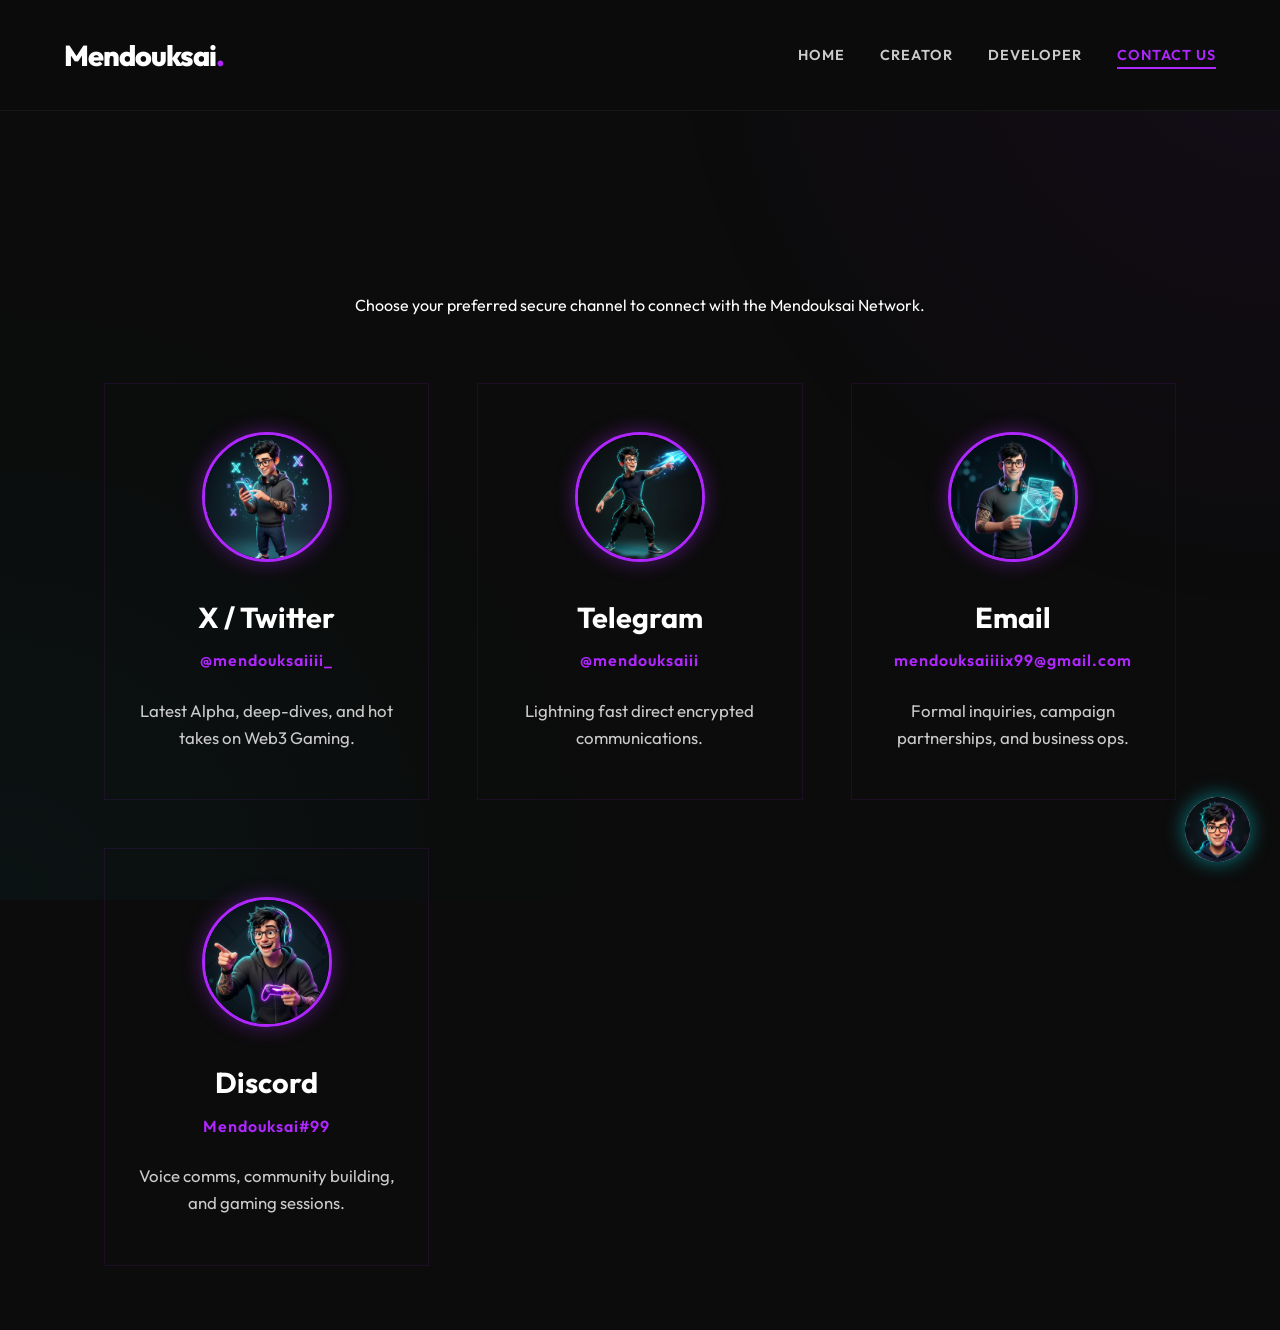
==== contact.html @ 426ece2c "feat: Vanguard Portfolio v1.0 - Cyberpunk aesthetics, bitmoji integrations, 3D impact slider" ====
<!DOCTYPE html>
<html lang="en">
<head>
  <meta charset="UTF-8">
  <meta name="viewport" content="width=device-width, initial-scale=1.0">
  <title>Contact Us | Mendouksai</title>
  <link rel="preconnect" href="https://fonts.googleapis.com">
  <link rel="preconnect" href="https://fonts.gstatic.com" crossorigin>
  <link href="https://fonts.googleapis.com/css2?family=Outfit:wght@300;400;600;800&display=swap" rel="stylesheet">
  <link rel="stylesheet" href="css/styles.css">
  <style>
    .contact-grid {
      display: grid;
      grid-template-columns: repeat(auto-fit, minmax(250px, 1fr));
      gap: 3rem;
      margin-top: 4rem;
    }
    .platform-card {
      text-decoration: none;
      display: block;
      height: 100%;
    }
    .platform-inner {
      text-align: center;
      padding: 3rem 2rem;
      display: flex;
      flex-direction: column;
      align-items: center;
      justify-content: flex-start;
      min-height: 380px;
      position: relative;
      overflow: hidden;
      border: 1px solid rgba(176,38,255,0.1);
      transition: all 0.4s cubic-bezier(0.25, 1, 0.5, 1);
    }
    .platform-inner:hover {
      border-color: var(--cyan);
      box-shadow: 0 10px 40px rgba(0, 240, 255, 0.2);
      transform: translateY(-10px);
    }
    .platform-inner::before {
      content: '';
      position: absolute;
      top: 0; left: 0; width: 100%; height: 4px;
      background: linear-gradient(90deg, var(--accent-primary), var(--cyan));
      transform: scaleX(0);
      transform-origin: left;
      transition: transform 0.4s ease;
    }
    .platform-inner:hover::before {
      transform: scaleX(1);
    }
    
    .platform-avatar {
      width: 130px;
      height: 130px;
      border-radius: 50%;
      border: 3px solid var(--accent-primary);
      box-shadow: 0 0 20px rgba(176,38,255,0.4);
      object-fit: cover;
      margin-bottom: 2rem;
      transition: transform 0.5s ease;
    }
    .platform-inner:hover .platform-avatar {
      transform: scale(1.1) rotate(5deg);
      border-color: var(--cyan);
      box-shadow: 0 0 30px rgba(0,240,255,0.6);
    }
    
    .platform-title {
      color: #fff;
      font-size: 1.8rem;
      margin-bottom: 0.5rem;
      transition: color 0.3s ease;
    }
    .platform-inner:hover .platform-title {
      color: var(--cyan);
    }
    
    .platform-handle {
      color: var(--accent-primary);
      font-weight: 600;
      letter-spacing: 1px;
      font-size: 1rem;
      margin-bottom: 1.5rem;
      word-break: break-all;
    }
    
    .platform-desc {
      color: var(--text-secondary);
      font-size: 1.05rem;
      line-height: 1.6;
    }
  </style>
</head>
<body>
  <div class="bg-gradient"></div>

  <nav class="navbar">
    <div class="logo">Mendouksai<span>.</span></div>
    <div class="nav-links">
      <a href="index.html">Home</a>
      <a href="web3-creator.html">Creator</a>
      <a href="developer.html">Developer</a>
      <a href="contact.html" class="active">Contact Us</a>
    </div>
  </nav>

  <main class="page-container">
    <header class="page-header" style="text-align: center; margin-bottom: 2rem;">
      <h1 style="font-size: 4rem; background: linear-gradient(135deg, #fff, var(--cyan)); -webkit-background-clip: text; background-clip: text; -webkit-text-fill-color: transparent;">Establish Uplink</h1>
      <p class="page-subtitle" style="max-width: 600px; margin: 0 auto; margin-top: 1rem;">Choose your preferred secure channel to connect with the Mendouksai Network.</p>
    </header>

    <div class="contact-grid">
      
      <!-- X / Twitter -->
      <a href="https://x.com/mendouksaiiii_?s=21" target="_blank" class="platform-card">
        <div class="card glass-card platform-inner" style="animation: slideUp 0.8s ease 0s backwards;">
          <img src="assets/contact-x.jpg" alt="Mendouksai on X" class="platform-avatar">
          <h3 class="platform-title">X / Twitter</h3>
          <div class="platform-handle">@mendouksaiiii_</div>
          <div class="platform-desc">Latest Alpha, deep-dives, and hot takes on Web3 Gaming.</div>
        </div>
      </a>

      <!-- Telegram -->
      <a href="https://t.me/mendouksaiii" target="_blank" class="platform-card">
        <div class="card glass-card platform-inner" style="animation: slideUp 0.8s ease 0.2s backwards;">
          <img src="assets/contact-tg.jpg" alt="Mendouksai on Telegram" class="platform-avatar">
          <h3 class="platform-title">Telegram</h3>
          <div class="platform-handle">@mendouksaiii</div>
          <div class="platform-desc">Lightning fast direct encrypted communications.</div>
        </div>
      </a>

      <!-- Email -->
      <a href="mailto:mendouksaiiiix99@gmail.com" class="platform-card">
        <div class="card glass-card platform-inner" style="animation: slideUp 0.8s ease 0.4s backwards;">
          <img src="assets/contact-email.jpg" alt="Email Mendouksai" class="platform-avatar">
          <h3 class="platform-title">Email</h3>
          <div class="platform-handle">mendouksaiiiix99@gmail.com</div>
          <div class="platform-desc">Formal inquiries, campaign partnerships, and business ops.</div>
        </div>
      </a>

      <!-- Discord -->
      <a href="https://discordapp.com/users/1223257693603631216" target="_blank" class="platform-card">
        <div class="card glass-card platform-inner" style="animation: slideUp 0.8s ease 0.6s backwards;">
          <img src="assets/contact-discord.jpg" alt="Mendouksai on Discord" class="platform-avatar">
          <h3 class="platform-title">Discord</h3>
          <div class="platform-handle">Mendouksai#99</div>
          <div class="platform-desc">Voice comms, community building, and gaming sessions.</div>
        </div>
      </a>

    </div>
  </main>
  <!-- Floating Virtual Assistant Bitmoji -->
  <div style="position: fixed; bottom: 30px; right: 30px; z-index: 1000; animation: float 5s infinite ease-in-out;" onclick="window.scrollTo({top: 0, behavior: 'smooth'})">
    <img src="assets/creator-pfp-tiny.jpg" alt="Agent Mendouksai" class="anim-pulse" style="width: 65px; height: 65px; border-radius: 50%; border: 3px solid var(--cyan); box-shadow: 0 0 20px rgba(0,240,255,0.5); cursor: pointer; transition: transform 0.3s ease;" onmouseover="this.style.transform='scale(1.2)'" onmouseout="this.style.transform='scale(1)'" title="Mendouksai Network is Online - Scroll to Top">
  </div>
</body>
</html>
---- css/styles.css ----
/* Reset & Base Variables */
:root {
  --bg-color: #0c0c0c;
  --bg-card: #1a1a1a;
  --text-primary: #ffffff;
  --text-secondary: #cccccc;
  --accent-primary: #b026ff; /* Electric Purple */
  --accent-secondary: #00f0ff; /* Cyan */
  --glass-border: rgba(176, 38, 255, 0.2);
}

* {
  margin: 0;
  padding: 0;
  box-sizing: border-box;
}

body {
  font-family: 'Outfit', sans-serif;
  background-color: var(--bg-color);
  color: var(--text-primary);
  line-height: 1.6;
  overflow-x: hidden;
  position: relative;
}

/* Background Effects */
.bg-gradient {
  position: fixed;
  top: 0; left: 0; width: 100%; height: 100%;
  background: radial-gradient(circle at top right, rgba(176,38,255,0.05) 0%, transparent 40%),
              radial-gradient(circle at bottom left, rgba(0,240,255,0.03) 0%, transparent 40%);
  pointer-events: none;
  z-index: -1;
}

/* Navbar */
.navbar {
  display: flex;
  justify-content: space-between;
  align-items: center;
  padding: 2rem 5%;
  position: sticky;
  top: 0;
  background: rgba(12, 12, 12, 0.9);
  backdrop-filter: blur(10px);
  z-index: 100;
  border-bottom: 1px solid rgba(255,255,255,0.05);
}

.logo {
  font-size: 1.8rem;
  font-weight: 800;
  letter-spacing: -1px;
}
.logo span {
  color: var(--accent-primary);
}

.nav-links a {
  color: var(--text-secondary);
  text-decoration: none;
  margin-left: 2rem;
  font-weight: 600;
  font-size: 0.9rem;
  text-transform: uppercase;
  letter-spacing: 1px;
  transition: color 0.3s ease;
  position: relative;
}

.nav-links a:hover, .nav-links a.active {
  color: var(--accent-primary);
}

.nav-links a::after {
  content: '';
  position: absolute;
  bottom: -5px; left: 0; width: 0%; height: 2px;
  background: var(--accent-primary);
  transition: width 0.3s ease;
}
.nav-links a:hover::after, .nav-links a.active::after {
  width: 100%;
}

/* Hero Section */
.hero {
  min-height: calc(100vh - 100px);
  display: flex;
  align-items: center;
  justify-content: space-between;
  padding: 0 5%;
  gap: 4rem;
}

.hero-content {
  flex: 1;
  max-width: 600px;
  animation: slideUp 1s ease;
}

@keyframes slideUp {
  0% { opacity: 0; transform: translateY(40px); }
  100% { opacity: 1; transform: translateY(0); }
}

.hero-title {
  font-size: 4rem;
  font-weight: 800;
  line-height: 1.1;
  margin-bottom: 1.5rem;
  letter-spacing: -2px;
}

.hero-subtitle {
  font-size: 1.1rem;
  color: var(--text-secondary);
  font-weight: 300;
  margin-bottom: 2.5rem;
}

.primary-btn {
  display: inline-block;
  background: var(--accent-primary);
  color: #fff;
  padding: 1rem 2.5rem;
  border-radius: 8px;
  text-decoration: none;
  font-weight: 600;
  transition: all 0.3s ease;
  border: none;
  box-shadow: 0 4px 15px rgba(176, 38, 255, 0.3);
}

.primary-btn:hover {
  transform: scale(1.05);
  box-shadow: 0 6px 20px rgba(176, 38, 255, 0.5);
}

.hero-image {
  flex: 1;
  display: flex;
  justify-content: center;
  position: relative;
}

.pfp-container {
  width: 400px;
  height: 500px;
  border-radius: 20px;
  overflow: hidden;
  border: 2px solid var(--accent-primary);
  box-shadow: 0 0 40px rgba(176, 38, 255, 0.2);
  position: relative;
}

.pfp-container img {
  width: 100%;
  height: 100%;
  object-fit: cover;
}

/* Sub-page Settings */
.page-container {
  max-width: 1200px;
  margin: 0 auto;
  padding: 4rem 5%;
}

.page-header {
  text-align: center;
  max-width: 800px;
  margin: 0 auto 4rem;
}

.page-header h1 {
  font-size: 3.5rem;
}
.page-header h1::before {
  content: "• ";
  color: var(--accent-primary);
}

/* Portfolio 3-Column Grid */
.portfolio-grid {
  display: grid;
  grid-template-columns: repeat(3, 1fr);
  gap: 2rem;
}

.port-card {
  background: var(--bg-card);
  border-radius: 15px;
  overflow: hidden;
  border: 1px solid rgba(255,255,255,0.05);
  transition: all 0.4s ease;
  position: relative;
  height: 400px;
  display: flex;
  flex-direction: column;
}

.port-card:hover {
  border-color: var(--accent-primary);
  box-shadow: 0 0 20px rgba(176, 38, 255, 0.2);
  transform: translateY(-5px);
}

.port-img {
  height: 200px;
  background: #222;
  position: relative;
}

.port-content {
  padding: 1.5rem;
  flex: 1;
  display: flex;
  flex-direction: column;
}

.port-content h3 {
  font-size: 1.4rem;
  margin-bottom: 0.5rem;
  color: #fff;
}

.port-content p {
  color: var(--text-secondary);
  font-size: 0.95rem;
  flex: 1;
}

.port-hover-overlay {
  position: absolute;
  top: 0; left: 0; width: 100%; height: 100%;
  background: rgba(176, 38, 255, 0.85);
  display: flex;
  align-items: center;
  justify-content: center;
  opacity: 0;
  transition: opacity 0.3s ease;
  flex-direction: column;
  gap: 1rem;
}

.port-card:hover .port-hover-overlay {
  opacity: 1;
}

.view-btn {
  padding: 0.8rem 2rem;
  background: #fff;
  color: var(--accent-primary);
  border-radius: 5px;
  text-decoration: none;
  font-weight: bold;
}

/* Tweets / Testimonial Style Grid */
.tweet-grid {
  display: grid;
  grid-template-columns: repeat(auto-fit, minmax(350px, 1fr));
  gap: 2rem;
}

.testimonial-card {
  background: var(--bg-card);
  border-radius: 16px;
  padding: 2rem;
  border: 1px solid transparent;
  transition: all 0.3s ease;
  position: relative;
}

.testimonial-card:hover {
  border-color: var(--accent-primary);
  box-shadow: 0 0 25px rgba(176, 38, 255, 0.15);
}

.test-header {
  display: flex;
  align-items: center;
  gap: 1rem;
  margin-bottom: 1.5rem;
}

.test-avatar {
  width: 50px;
  height: 50px;
  border-radius: 50%;
  object-fit: cover;
  border: 2px solid var(--accent-primary);
}

.test-info h4 {
  color: #fff;
  font-size: 1.1rem;
}
.test-info span {
  color: var(--text-secondary);
  font-size: 0.9rem;
}

.test-icon {
  margin-left: auto;
  font-size: 1.5rem;
  color: var(--text-secondary);
}

.test-body {
  font-size: 1rem;
  line-height: 1.6;
  color: var(--text-secondary);
}

.test-metrics {
  margin-top: 1.5rem;
  padding-top: 1rem;
  border-top: 1px solid rgba(255,255,255,0.05);
  display: flex;
  justify-content: space-between;
  color: var(--accent-primary);
  font-size: 0.9rem;
  font-weight: 600;
}

@media (max-width: 900px) {
  .hero { flex-direction: column; text-align: center; justify-content: center; gap: 2rem; }
  .pfp-container { width: 100%; height: 400px; margin: 0 auto; }
  .portfolio-grid { grid-template-columns: 1fr; gap: 2rem; }
  
  /* Typography Scaling */
  .hero-title, .page-header h1 { font-size: 2.8rem !important; }
  .article-title, .section-title { font-size: 2rem !important; }
  .hero-subtitle, .page-subtitle { font-size: 1rem !important; }
  
  /* Navbar */
  .navbar { flex-direction: column; padding: 1.5rem; gap: 1rem; }
  
  /* Nav Links Scrollable */
  .nav-links {
    display: flex;
    overflow-x: auto;
    white-space: nowrap;
    width: 100%;
    padding-bottom: 0.5rem;
    justify-content: flex-start;
  }
  .nav-links::-webkit-scrollbar { height: 4px; }
  .nav-links::-webkit-scrollbar-thumb { background: var(--accent-primary); border-radius: 10px; }
  .nav-links a { margin-left: 0; margin-right: 1.5rem; font-size: 0.85rem; }
  
  /* Layout Stacking */
  .hero-writeup {
    margin-top: 1rem;
    padding: 1.5rem !important;
    text-align: left;
    flex-direction: column !important;
    align-items: center;
  }
  .split-layout { flex-direction: column; margin-top: 2rem; }
  
  /* Article Sections */
  .article-section {
    padding: 2rem !important;
    margin-bottom: 3rem !important;
    flex-direction: column !important;
  }
  .article-avatar {
    flex-direction: row !important;
    flex-wrap: wrap;
    justify-content: center !important;
    gap: 1rem !important;
  }
  .article-avatar img { width: 140px !important; margin: 0 !important; }
  
  /* Contact Form / Banners */
  .stats-banner { flex-direction: column; padding: 1.5rem !important; gap: 2rem !important; text-align: center; align-items: center; }
  .contact-container { padding: 2rem !important; flex-direction: column; gap: 2rem; }
  
  /* Contact Grid Specifics */
  .contact-grid { margin-top: 2rem; gap: 1.5rem; }
  .platform-inner { min-height: 280px; padding: 2rem 1.5rem; }
  .platform-avatar { width: 100px; height: 100px; }
}

/* Supplemental Animations */
.anim-pulse { animation: neon-pulse 3s infinite alternate; }
.anim-slide-up { animation: slideUp 1s ease both; }

@keyframes neon-pulse {
  0% { box-shadow: 0 0 10px rgba(176,38,255,0.2); border-color: rgba(176,38,255,0.3); }
  100% { box-shadow: 0 0 40px rgba(0,240,255,0.6); border-color: rgba(0,240,255,0.8); }
}
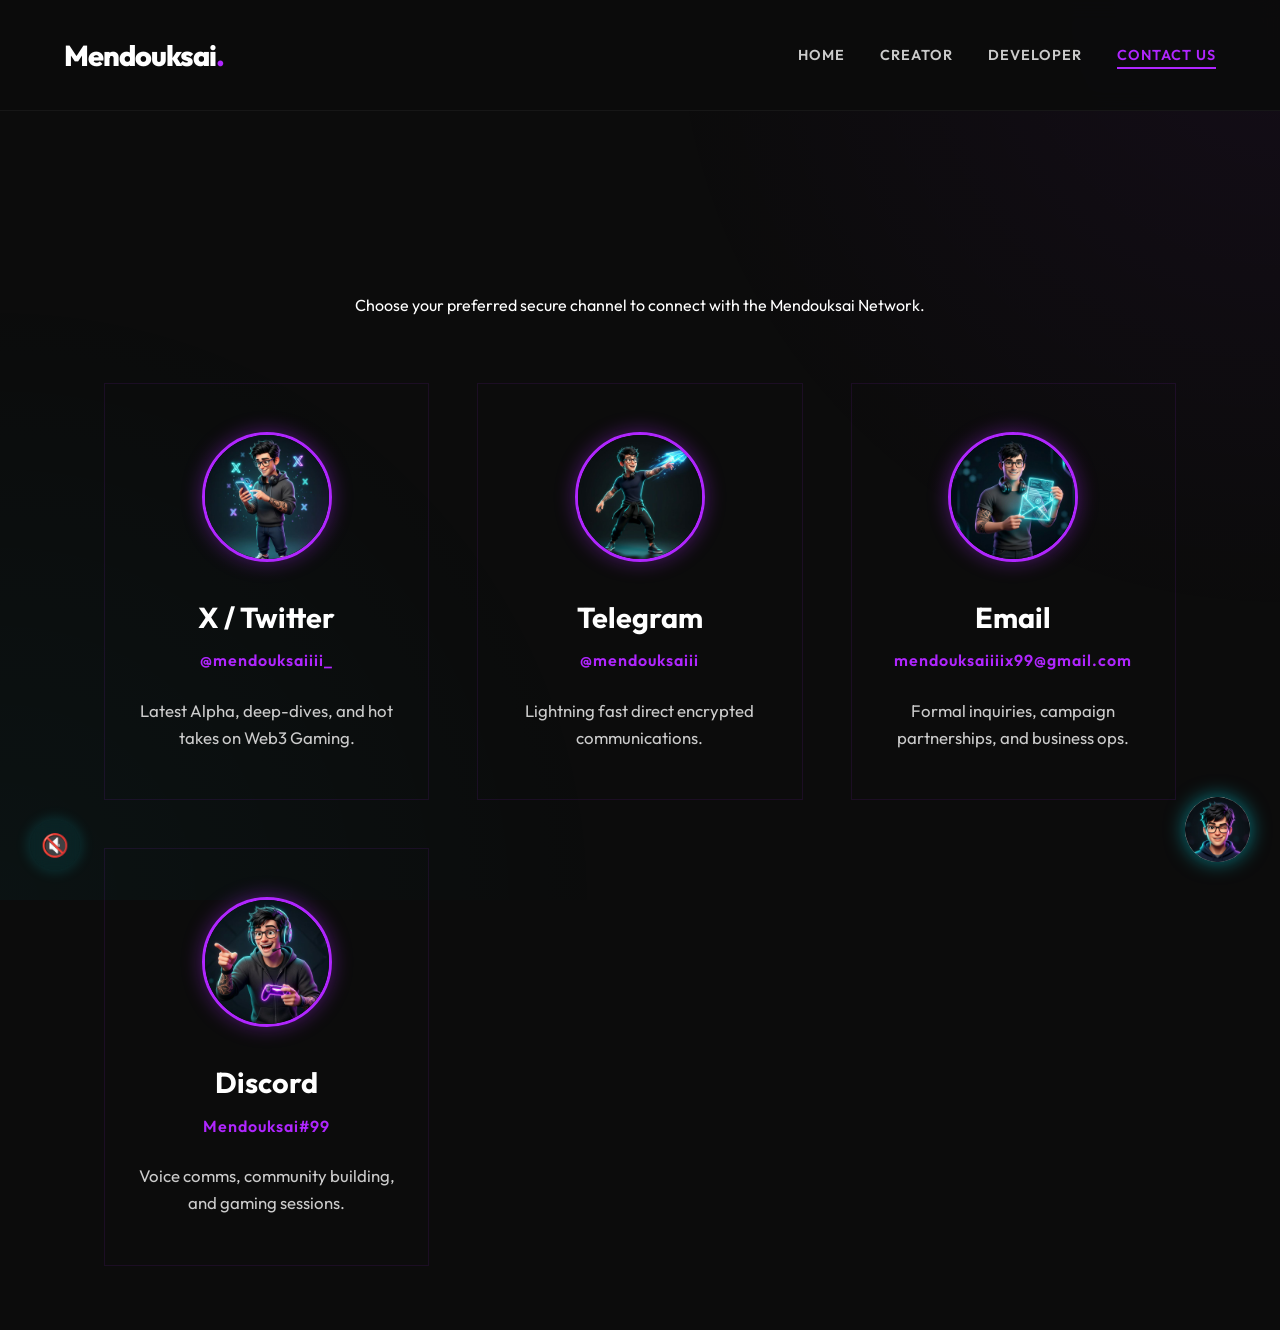
==== commit 75fab5c4: "feat: Lightning-fast tweet cards Web Audio sound engine with toggle mobile polish" ====
--- a/contact.html
+++ b/contact.html
@@ -160,5 +160,19 @@
   <div style="position: fixed; bottom: 30px; right: 30px; z-index: 1000; animation: float 5s infinite ease-in-out;" onclick="window.scrollTo({top: 0, behavior: 'smooth'})">
     <img src="assets/creator-pfp-tiny.jpg" alt="Agent Mendouksai" class="anim-pulse" style="width: 65px; height: 65px; border-radius: 50%; border: 3px solid var(--cyan); box-shadow: 0 0 20px rgba(0,240,255,0.5); cursor: pointer; transition: transform 0.3s ease;" onmouseover="this.style.transform='scale(1.2)'" onmouseout="this.style.transform='scale(1)'" title="Mendouksai Network is Online - Scroll to Top">
   </div>
+  <!-- Sound Toggle Button -->
+  <button id="soundToggle" title="Sound Off — Click to Unmute" style="
+    position: fixed; bottom: 30px; left: 30px; z-index: 1001;
+    width: 50px; height: 50px; border-radius: 50%;
+    background: rgba(0,240,255,0.08); border: 1px solid var(--cyan);
+    color: var(--cyan); font-size: 1.4rem; cursor: pointer;
+    backdrop-filter: blur(8px); transition: all 0.3s ease;
+    display: flex; align-items: center; justify-content: center;
+    box-shadow: 0 0 15px rgba(0,240,255,0.2);
+  " onmouseover="this.style.boxShadow='0 0 25px rgba(0,240,255,0.6)'; this.style.transform='scale(1.1)';"
+     onmouseout="this.style.boxShadow='0 0 15px rgba(0,240,255,0.2)'; this.style.transform='scale(1)';">🔇</button>
+
+  <script src="js/script.js"></script>
 </body>
 </html>
+
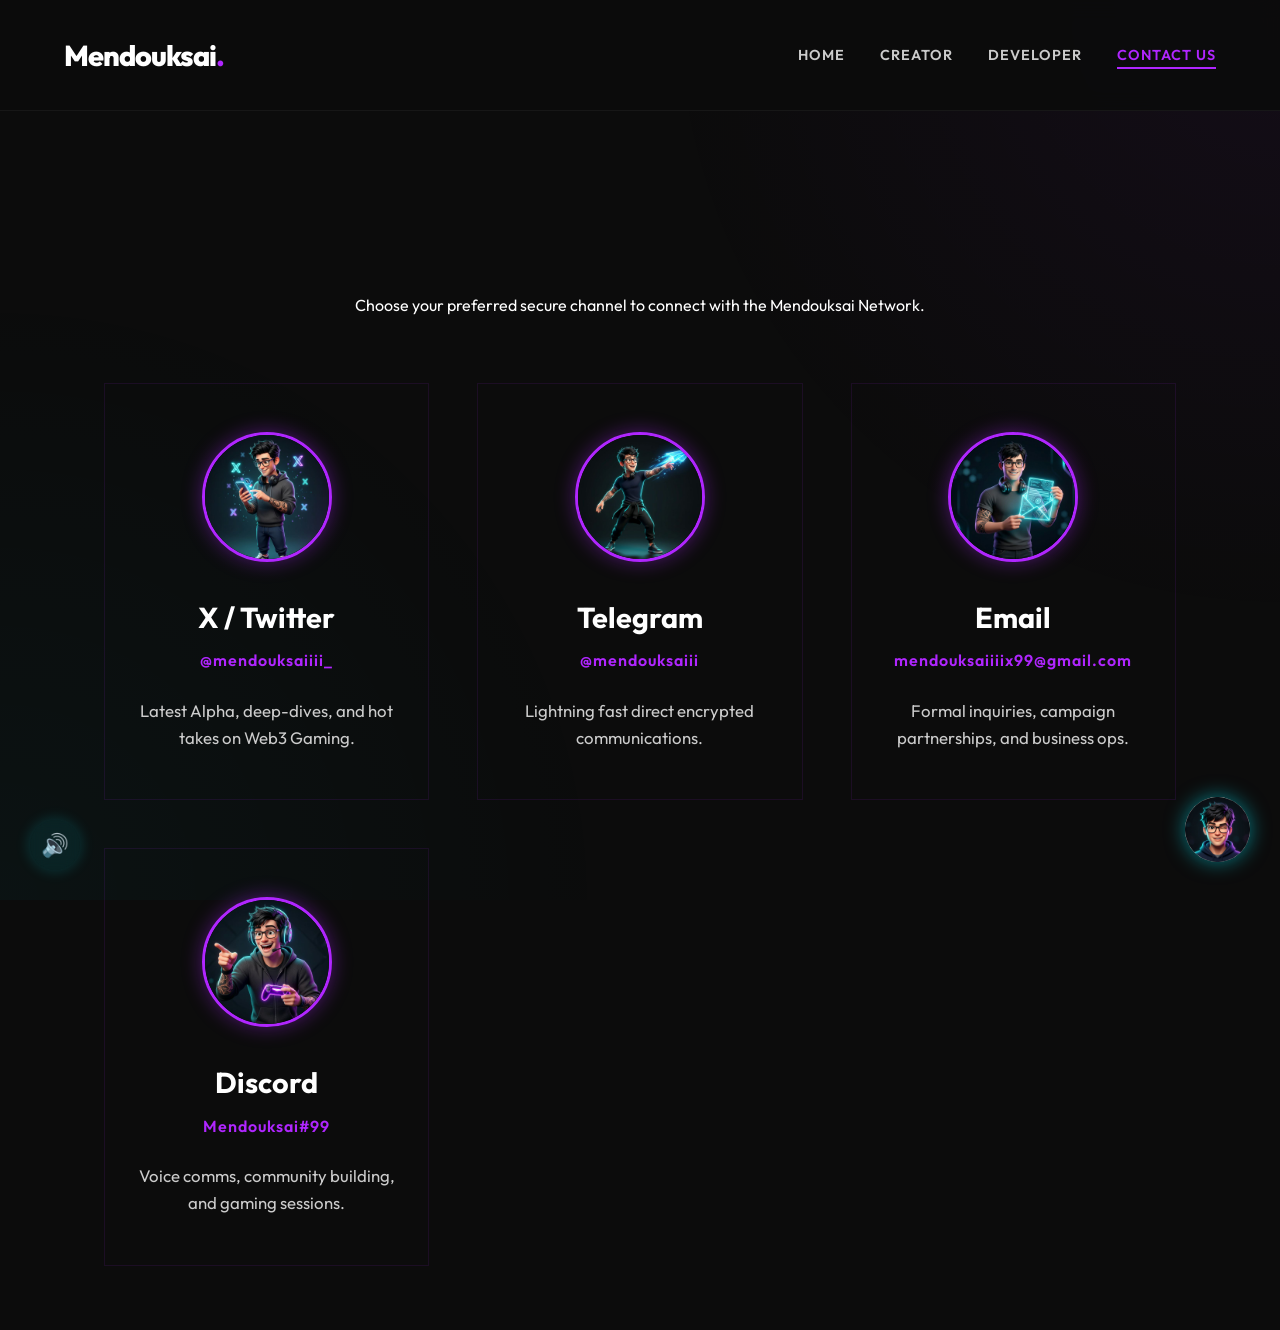
==== commit 2ddbea17: "fix: Web Audio API sound enabled by default" ====
--- a/contact.html
+++ b/contact.html
@@ -161,7 +161,7 @@
     <img src="assets/creator-pfp-tiny.jpg" alt="Agent Mendouksai" class="anim-pulse" style="width: 65px; height: 65px; border-radius: 50%; border: 3px solid var(--cyan); box-shadow: 0 0 20px rgba(0,240,255,0.5); cursor: pointer; transition: transform 0.3s ease;" onmouseover="this.style.transform='scale(1.2)'" onmouseout="this.style.transform='scale(1)'" title="Mendouksai Network is Online - Scroll to Top">
   </div>
   <!-- Sound Toggle Button -->
-  <button id="soundToggle" title="Sound Off — Click to Unmute" style="
+  <button id="soundToggle" title="Sound On — Click to Mute" style="
     position: fixed; bottom: 30px; left: 30px; z-index: 1001;
     width: 50px; height: 50px; border-radius: 50%;
     background: rgba(0,240,255,0.08); border: 1px solid var(--cyan);
@@ -170,7 +170,7 @@
     display: flex; align-items: center; justify-content: center;
     box-shadow: 0 0 15px rgba(0,240,255,0.2);
   " onmouseover="this.style.boxShadow='0 0 25px rgba(0,240,255,0.6)'; this.style.transform='scale(1.1)';"
-     onmouseout="this.style.boxShadow='0 0 15px rgba(0,240,255,0.2)'; this.style.transform='scale(1)';">🔇</button>
+     onmouseout="this.style.boxShadow='0 0 15px rgba(0,240,255,0.2)'; this.style.transform='scale(1)';">🔊</button>
 
   <script src="js/script.js"></script>
 </body>
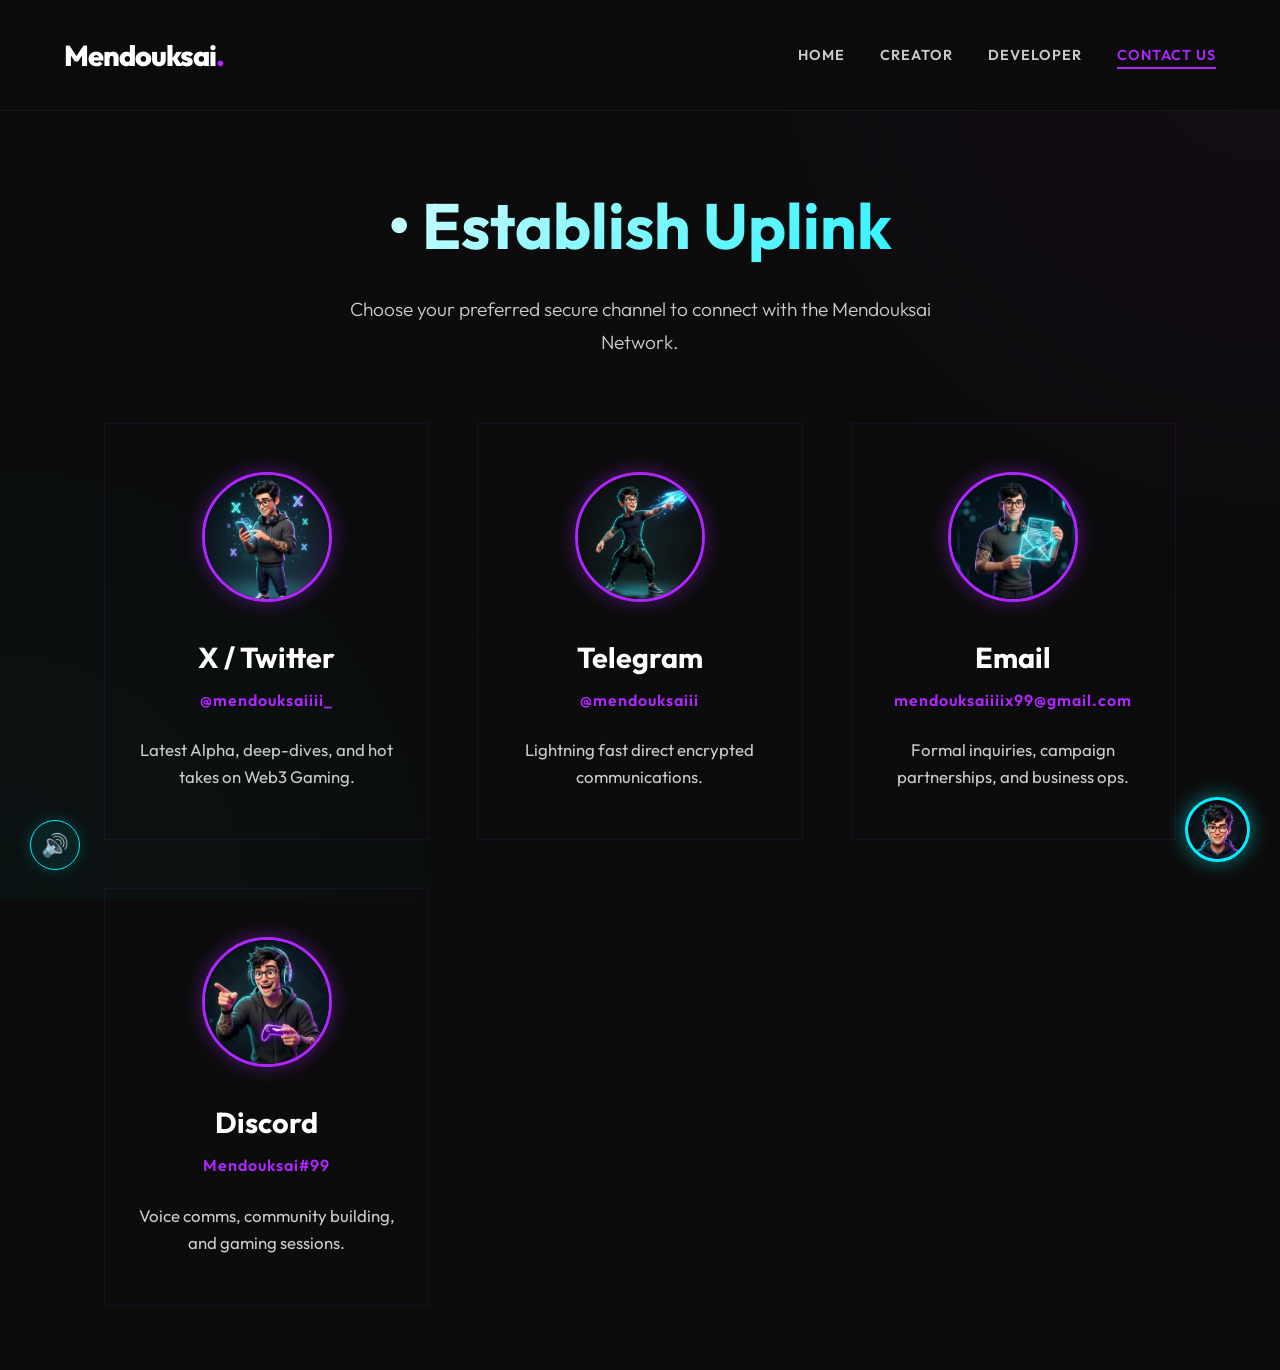
==== commit fbfa1cf3: "Polish build: fix broken design tokens, add SEO, ship PayLink & Yap - Define missing --cyan token (u" ====
--- a/contact.html
+++ b/contact.html
@@ -3,7 +3,23 @@
 <head>
   <meta charset="UTF-8">
   <meta name="viewport" content="width=device-width, initial-scale=1.0">
-  <title>Contact Us | Mendouksai</title>
+  <title>Contact | Mendouksai</title>
+  <meta name="description" content="Get in touch with Mendouksai — X, Telegram, Email, or Discord. Partnerships, campaigns, and Web3 collaborations welcome.">
+  <meta name="author" content="Mendouksai">
+  <meta name="theme-color" content="#0c0c0c">
+  <link rel="icon" type="image/svg+xml" href="assets/favicon.svg">
+  <link rel="canonical" href="https://mendouksai.vercel.app/contact.html">
+  <!-- Open Graph / social cards -->
+  <meta property="og:type" content="website">
+  <meta property="og:title" content="Contact | Mendouksai">
+  <meta property="og:description" content="Reach Mendouksai via X, Telegram, Email, or Discord. Partnerships and Web3 collaborations welcome.">
+  <meta property="og:url" content="https://mendouksai.vercel.app/contact.html">
+  <meta property="og:image" content="https://mendouksai.vercel.app/assets/pfp.jpg">
+  <meta name="twitter:card" content="summary_large_image">
+  <meta name="twitter:site" content="@mendouksaiiii_">
+  <meta name="twitter:title" content="Contact | Mendouksai">
+  <meta name="twitter:description" content="Reach Mendouksai via X, Telegram, Email, or Discord.">
+  <meta name="twitter:image" content="https://mendouksai.vercel.app/assets/pfp.jpg">
   <link rel="preconnect" href="https://fonts.googleapis.com">
   <link rel="preconnect" href="https://fonts.gstatic.com" crossorigin>
   <link href="https://fonts.googleapis.com/css2?family=Outfit:wght@300;400;600;800&display=swap" rel="stylesheet">
--- a/css/styles.css
+++ b/css/styles.css
@@ -6,6 +6,7 @@
   --text-secondary: #cccccc;
   --accent-primary: #b026ff; /* Electric Purple */
   --accent-secondary: #00f0ff; /* Cyan */
+  --cyan: #00f0ff; /* Alias used throughout markup */
   --glass-border: rgba(176, 38, 255, 0.2);
 }
 
@@ -394,3 +395,51 @@
   0% { box-shadow: 0 0 10px rgba(176,38,255,0.2); border-color: rgba(176,38,255,0.3); }
   100% { box-shadow: 0 0 40px rgba(0,240,255,0.6); border-color: rgba(0,240,255,0.8); }
 }
+
+/* Floating animation referenced across all pages */
+@keyframes float {
+  0%, 100% { transform: translateY(0); }
+  50% { transform: translateY(-14px); }
+}
+
+/* Hero avatar (index) */
+.hero-pfp {
+  width: 130px;
+  height: 130px;
+  border-radius: 50%;
+  object-fit: cover;
+  border: 3px solid var(--accent-primary);
+  box-shadow: 0 0 30px rgba(176, 38, 255, 0.45);
+  margin-bottom: 2rem;
+  animation: float 6s infinite ease-in-out;
+}
+
+/* Accent word inside headings */
+.highlight {
+  background: linear-gradient(135deg, var(--cyan), var(--accent-primary));
+  -webkit-background-clip: text;
+  background-clip: text;
+  -webkit-text-fill-color: transparent;
+  text-shadow: 0 0 30px rgba(0, 240, 255, 0.25);
+}
+
+/* Section/page subtitles */
+.page-subtitle {
+  color: var(--text-secondary);
+  font-size: 1.2rem;
+  font-weight: 300;
+  line-height: 1.7;
+  margin-top: 1rem;
+}
+
+/* Respect users who prefer reduced motion */
+@media (prefers-reduced-motion: reduce) {
+  *,
+  *::before,
+  *::after {
+    animation-duration: 0.001ms !important;
+    animation-iteration-count: 1 !important;
+    transition-duration: 0.001ms !important;
+    scroll-behavior: auto !important;
+  }
+}
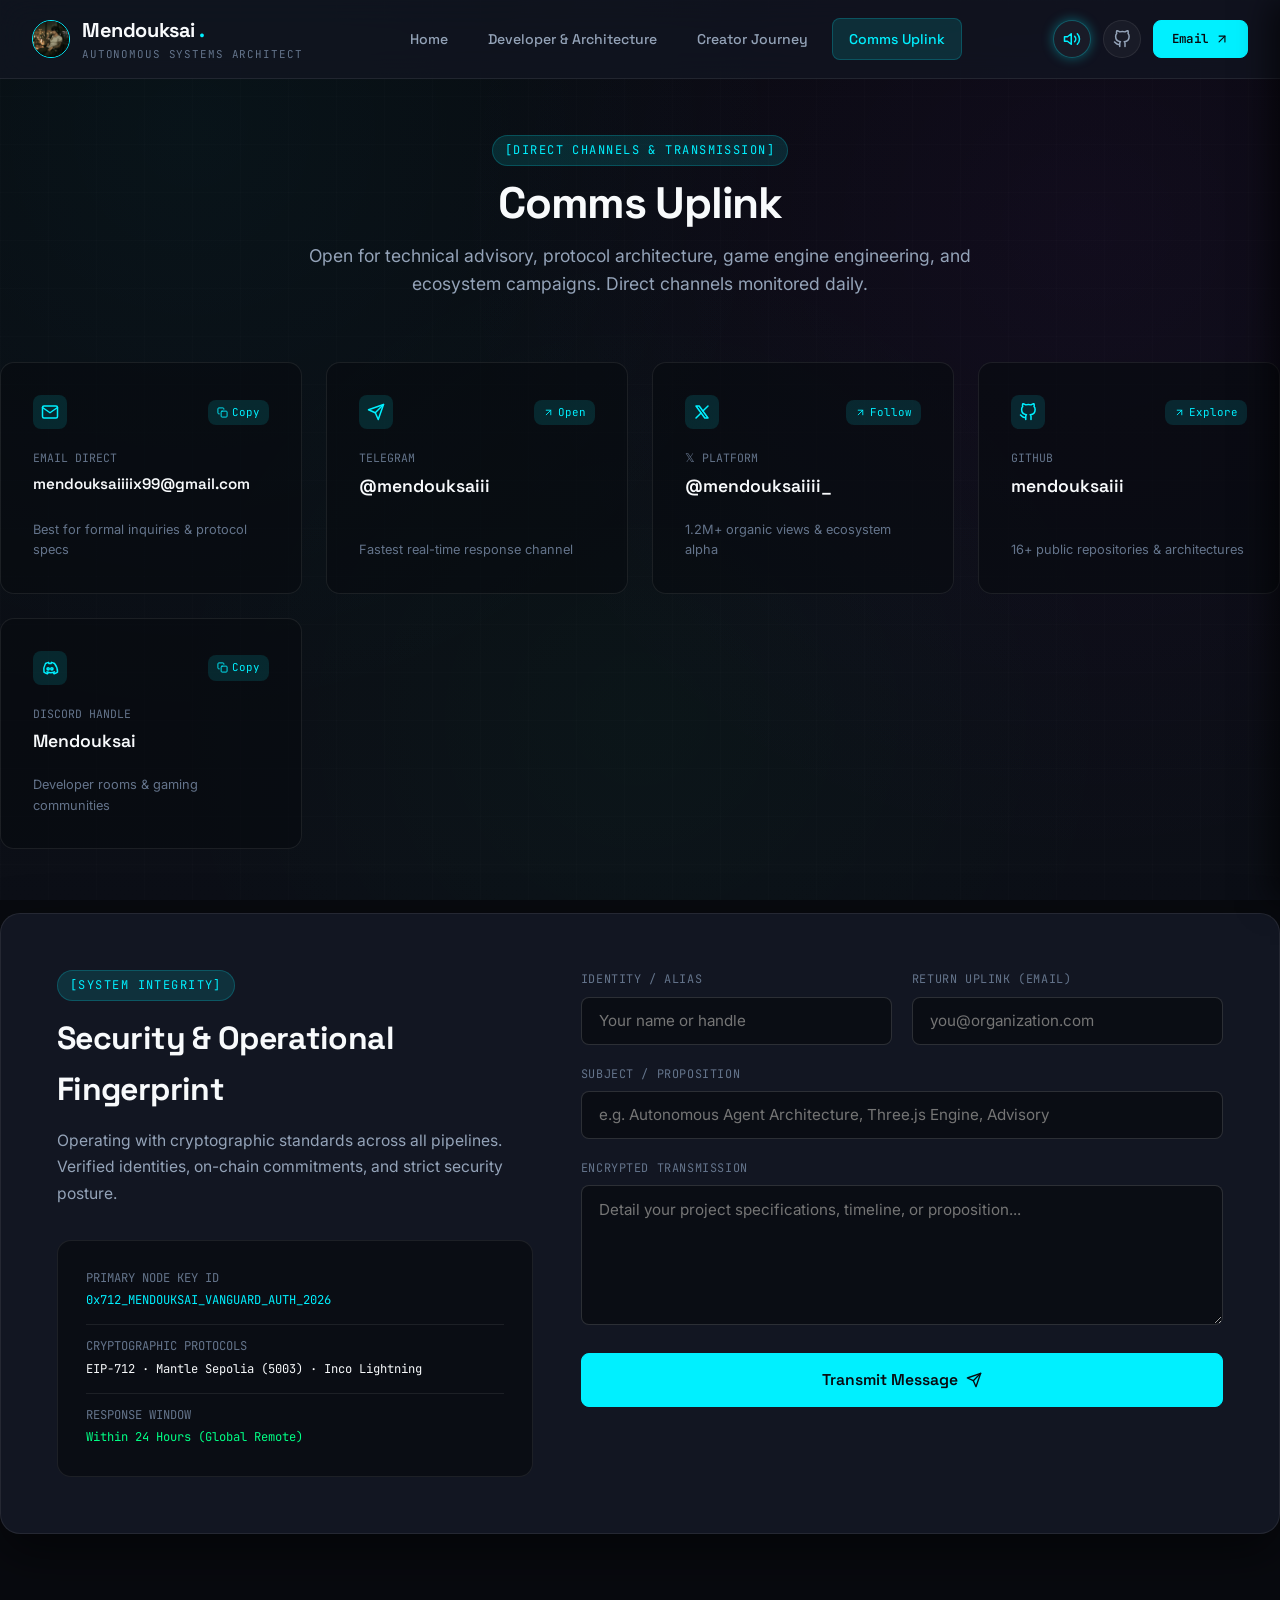
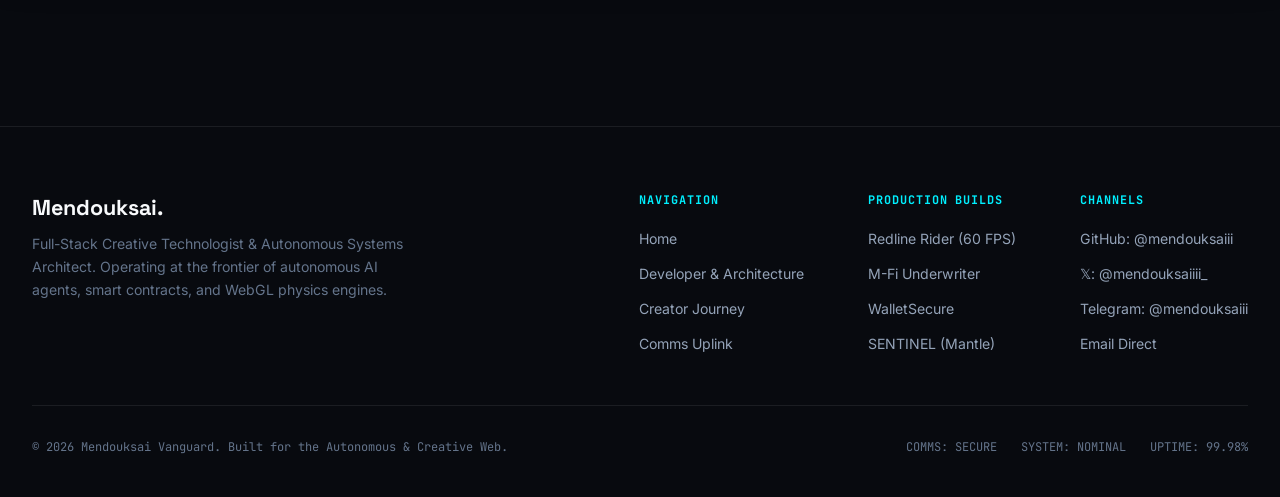
==== commit a8d8dc7e: "feat: complete portfolio overhaul — Autonomous Systems & Creative Technologist v2.0" ====
--- a/contact.html
+++ b/contact.html
@@ -3,192 +3,302 @@
 <head>
   <meta charset="UTF-8">
   <meta name="viewport" content="width=device-width, initial-scale=1.0">
-  <title>Contact | Mendouksai</title>
-  <meta name="description" content="Get in touch with Mendouksai — X, Telegram, Email, or Discord. Partnerships, campaigns, and Web3 collaborations welcome.">
-  <meta name="author" content="Mendouksai">
-  <meta name="theme-color" content="#0c0c0c">
-  <link rel="icon" type="image/svg+xml" href="assets/favicon.svg">
-  <link rel="canonical" href="https://mendouksai.vercel.app/contact.html">
-  <!-- Open Graph / social cards -->
-  <meta property="og:type" content="website">
-  <meta property="og:title" content="Contact | Mendouksai">
-  <meta property="og:description" content="Reach Mendouksai via X, Telegram, Email, or Discord. Partnerships and Web3 collaborations welcome.">
-  <meta property="og:url" content="https://mendouksai.vercel.app/contact.html">
-  <meta property="og:image" content="https://mendouksai.vercel.app/assets/pfp.jpg">
-  <meta name="twitter:card" content="summary_large_image">
-  <meta name="twitter:site" content="@mendouksaiiii_">
-  <meta name="twitter:title" content="Contact | Mendouksai">
-  <meta name="twitter:description" content="Reach Mendouksai via X, Telegram, Email, or Discord.">
-  <meta name="twitter:image" content="https://mendouksai.vercel.app/assets/pfp.jpg">
-  <link rel="preconnect" href="https://fonts.googleapis.com">
-  <link rel="preconnect" href="https://fonts.gstatic.com" crossorigin>
-  <link href="https://fonts.googleapis.com/css2?family=Outfit:wght@300;400;600;800&display=swap" rel="stylesheet">
+  <title>Comms Uplink & Direct Transmission | Mendouksai</title>
+  <meta name="description" content="Direct communications uplink with Mendouksai — Full-Stack Creative Technologist & Autonomous Systems Architect.">
   <link rel="stylesheet" href="css/styles.css">
-  <style>
-    .contact-grid {
-      display: grid;
-      grid-template-columns: repeat(auto-fit, minmax(250px, 1fr));
-      gap: 3rem;
-      margin-top: 4rem;
-    }
-    .platform-card {
-      text-decoration: none;
-      display: block;
-      height: 100%;
-    }
-    .platform-inner {
-      text-align: center;
-      padding: 3rem 2rem;
-      display: flex;
-      flex-direction: column;
-      align-items: center;
-      justify-content: flex-start;
-      min-height: 380px;
-      position: relative;
-      overflow: hidden;
-      border: 1px solid rgba(176,38,255,0.1);
-      transition: all 0.4s cubic-bezier(0.25, 1, 0.5, 1);
-    }
-    .platform-inner:hover {
-      border-color: var(--cyan);
-      box-shadow: 0 10px 40px rgba(0, 240, 255, 0.2);
-      transform: translateY(-10px);
-    }
-    .platform-inner::before {
-      content: '';
-      position: absolute;
-      top: 0; left: 0; width: 100%; height: 4px;
-      background: linear-gradient(90deg, var(--accent-primary), var(--cyan));
-      transform: scaleX(0);
-      transform-origin: left;
-      transition: transform 0.4s ease;
-    }
-    .platform-inner:hover::before {
-      transform: scaleX(1);
-    }
-    
-    .platform-avatar {
-      width: 130px;
-      height: 130px;
-      border-radius: 50%;
-      border: 3px solid var(--accent-primary);
-      box-shadow: 0 0 20px rgba(176,38,255,0.4);
-      object-fit: cover;
-      margin-bottom: 2rem;
-      transition: transform 0.5s ease;
-    }
-    .platform-inner:hover .platform-avatar {
-      transform: scale(1.1) rotate(5deg);
-      border-color: var(--cyan);
-      box-shadow: 0 0 30px rgba(0,240,255,0.6);
-    }
-    
-    .platform-title {
-      color: #fff;
-      font-size: 1.8rem;
-      margin-bottom: 0.5rem;
-      transition: color 0.3s ease;
-    }
-    .platform-inner:hover .platform-title {
-      color: var(--cyan);
-    }
-    
-    .platform-handle {
-      color: var(--accent-primary);
-      font-weight: 600;
-      letter-spacing: 1px;
-      font-size: 1rem;
-      margin-bottom: 1.5rem;
-      word-break: break-all;
-    }
-    
-    .platform-desc {
-      color: var(--text-secondary);
-      font-size: 1.05rem;
-      line-height: 1.6;
-    }
-  </style>
+  <link rel="icon" type="image/jpeg" href="assets/pfp.jpg">
 </head>
 <body>
-  <div class="bg-gradient"></div>
-
-  <nav class="navbar">
-    <div class="logo">Mendouksai<span>.</span></div>
-    <div class="nav-links">
-      <a href="index.html">Home</a>
-      <a href="web3-creator.html">Creator</a>
-      <a href="developer.html">Developer</a>
-      <a href="contact.html" class="active">Contact Us</a>
-    </div>
-  </nav>
-
-  <main class="page-container">
-    <header class="page-header" style="text-align: center; margin-bottom: 2rem;">
-      <h1 style="font-size: 4rem; background: linear-gradient(135deg, #fff, var(--cyan)); -webkit-background-clip: text; background-clip: text; -webkit-text-fill-color: transparent;">Establish Uplink</h1>
-      <p class="page-subtitle" style="max-width: 600px; margin: 0 auto; margin-top: 1rem;">Choose your preferred secure channel to connect with the Mendouksai Network.</p>
-    </header>
-
-    <div class="contact-grid">
+
+  <!-- Ambient Dynamic Canvas -->
+  <div class="ambient-bg"></div>
+  <div class="ambient-grid"></div>
+
+  <!-- Sticky Modern Navigation Bar -->
+  <header class="navbar">
+    <div class="nav-container">
+      <a href="index.html" class="nav-brand">
+        <img src="assets/pfp.jpg" alt="Mendouksai Portrait" class="brand-avatar">
+        <div class="brand-text">
+          <span class="brand-title">Mendouksai<span>.</span></span>
+          <span class="brand-role">Autonomous Systems Architect</span>
+        </div>
+      </a>
+
+      <nav aria-label="Primary Navigation">
+        <ul class="nav-menu">
+          <li><a href="index.html" class="nav-link">Home</a></li>
+          <li><a href="developer.html" class="nav-link">Developer & Architecture</a></li>
+          <li><a href="web3-creator.html" class="nav-link">Creator Journey</a></li>
+          <li><a href="contact.html" class="nav-link active">Comms Uplink</a></li>
+        </ul>
+      </nav>
+
+      <div class="nav-actions">
+        <button id="soundToggleBtn" class="sound-toggle-btn" aria-label="Toggle Audio Synthesizer" title="Audio Synthesizer: Active">
+          <svg xmlns="http://www.w3.org/2000/svg" width="18" height="18" viewBox="0 0 24 24" fill="none" stroke="currentColor" stroke-width="2" stroke-linecap="round" stroke-linejoin="round">
+            <polygon points="11 5 6 9 2 9 2 15 6 15 11 19 11 5"></polygon>
+            <path d="M15.54 8.46a5 5 0 0 1 0 7.07"></path>
+            <path d="M19.07 4.93a10 10 0 0 1 0 14.14"></path>
+          </svg>
+        </button>
+
+        <a href="https://github.com/mendouksaiii" target="_blank" rel="noopener noreferrer" class="sound-toggle-btn" aria-label="GitHub Profile" title="GitHub: @mendouksaiii">
+          <svg xmlns="http://www.w3.org/2000/svg" width="18" height="18" viewBox="0 0 24 24" fill="none" stroke="currentColor" stroke-width="2" stroke-linecap="round" stroke-linejoin="round">
+            <path d="M9 19c-5 1.5-5-2.5-7-3m14 6v-3.87a3.37 3.37 0 0 0-.94-2.61c3.14-.35 6.44-1.54 6.44-7A5.44 5.44 0 0 0 20 4.77 5.07 5.07 0 0 0 19.91 1S18.73.65 16 2.48a13.38 13.38 0 0 0-7 0C6.27.65 5.09 1 5.09 1A5.07 5.07 0 0 0 5 4.77a5.44 5.44 0 0 0-1.5 3.78c0 5.42 3.3 6.61 6.44 7A3.37 3.37 0 0 0 9 18.13V22"></path>
+          </svg>
+        </a>
+
+        <a href="mailto:mendouksaiiiix99@gmail.com" class="nav-cta">
+          <span>Email</span>
+          <svg xmlns="http://www.w3.org/2000/svg" width="14" height="14" viewBox="0 0 24 24" fill="none" stroke="currentColor" stroke-width="2" stroke-linecap="round" stroke-linejoin="round"><line x1="7" y1="17" x2="17" y2="7"></line><polyline points="7 7 17 7 17 17"></polyline></svg>
+        </a>
+
+        <button id="mobileNavToggle" class="mobile-nav-toggle" aria-label="Open Mobile Menu">
+          <svg xmlns="http://www.w3.org/2000/svg" width="22" height="22" viewBox="0 0 24 24" fill="none" stroke="currentColor" stroke-width="2" stroke-linecap="round" stroke-linejoin="round"><line x1="3" y1="12" x2="21" y2="12"></line><line x1="3" y1="6" x2="21" y2="6"></line><line x1="3" y1="18" x2="21" y2="18"></line></svg>
+        </button>
+      </div>
+    </div>
+  </header>
+
+  <!-- Mobile Drawer -->
+  <div id="mobileDrawer" class="mobile-drawer" aria-hidden="true">
+    <button id="mobileDrawerClose" class="mobile-drawer-close" aria-label="Close Mobile Menu">
+      <svg xmlns="http://www.w3.org/2000/svg" width="24" height="24" viewBox="0 0 24 24" fill="none" stroke="currentColor" stroke-width="2" stroke-linecap="round" stroke-linejoin="round"><line x1="18" y1="6" x2="6" y2="18"></line><line x1="6" y1="6" x2="18" y2="18"></line></svg>
+    </button>
+    <ul class="mobile-drawer-links">
+      <li><a href="index.html">Home</a></li>
+      <li><a href="developer.html">Developer & Architecture</a></li>
+      <li><a href="web3-creator.html">Creator Journey</a></li>
+      <li><a href="contact.html" class="active">Comms Uplink</a></li>
+    </ul>
+  </div>
+
+  <main class="container section-spacing" style="padding-top: 3.5rem;">
+    
+    <!-- Page Header -->
+    <div class="section-header" style="text-align: center; max-width: 820px; margin: 0 auto 4rem;">
+      <span class="section-tag">[DIRECT CHANNELS & TRANSMISSION]</span>
+      <h1 class="section-title">Comms Uplink</h1>
+      <p class="section-subtitle" style="margin: 0.85rem auto 0;">
+        Open for technical advisory, protocol architecture, game engine engineering, and ecosystem campaigns. Direct channels monitored daily.
+      </p>
+    </div>
+
+    <!-- Channels Grid (5 High-Density Cards) -->
+    <div style="display: grid; grid-template-columns: repeat(auto-fit, minmax(240px, 1fr)); gap: 1.5rem; margin-bottom: 4rem;">
       
+      <!-- Email -->
+      <div class="channel-item copy-trigger" data-copy="mendouksaiiiix99@gmail.com" style="flex-direction: column; align-items: flex-start; gap: 1.25rem; padding: 2rem;">
+        <div style="display: flex; justify-content: space-between; width: 100%; align-items: center;">
+          <div class="channel-icon">
+            <svg xmlns="http://www.w3.org/2000/svg" width="20" height="20" viewBox="0 0 24 24" fill="none" stroke="currentColor" stroke-width="2" stroke-linecap="round" stroke-linejoin="round"><path d="M4 4h16c1.1 0 2 .9 2 2v12c0 1.1-.9 2-2 2H4c-1.1 0-2-.9-2-2V6c0-1.1.9-2 2-2z"></path><polyline points="22,6 12,13 2,6"></polyline></svg>
+          </div>
+          <span class="copy-badge">
+            <svg xmlns="http://www.w3.org/2000/svg" width="11" height="11" viewBox="0 0 24 24" fill="none" stroke="currentColor" stroke-width="2" stroke-linecap="round" stroke-linejoin="round"><rect x="9" y="9" width="13" height="13" rx="2" ry="2"></rect><path d="M5 15H4a2 2 0 0 1-2-2V4a2 2 0 0 1 2-2h9a2 2 0 0 1 2 2v1"></path></svg>
+            Copy
+          </span>
+        </div>
+        <div>
+          <div class="channel-label">Email Direct</div>
+          <div class="channel-val" style="font-size: 0.95rem; margin-top: 0.25rem; word-break: break-all;">mendouksaiiiix99@gmail.com</div>
+        </div>
+        <div style="font-size: 0.8rem; color: var(--text-dim); margin-top: auto;">Best for formal inquiries & protocol specs</div>
+      </div>
+
+      <!-- Telegram -->
+      <a href="https://t.me/mendouksaiii" target="_blank" rel="noopener noreferrer" class="channel-item" style="flex-direction: column; align-items: flex-start; gap: 1.25rem; padding: 2rem;">
+        <div style="display: flex; justify-content: space-between; width: 100%; align-items: center;">
+          <div class="channel-icon">
+            <svg xmlns="http://www.w3.org/2000/svg" width="20" height="20" viewBox="0 0 24 24" fill="none" stroke="currentColor" stroke-width="2" stroke-linecap="round" stroke-linejoin="round"><line x1="22" y1="2" x2="11" y2="13"></line><polygon points="22 2 15 22 11 13 2 9 22 2"></polygon></svg>
+          </div>
+          <span class="copy-badge">
+            <svg xmlns="http://www.w3.org/2000/svg" width="11" height="11" viewBox="0 0 24 24" fill="none" stroke="currentColor" stroke-width="2" stroke-linecap="round" stroke-linejoin="round"><line x1="7" y1="17" x2="17" y2="7"></line><polyline points="7 7 17 7 17 17"></polyline></svg>
+            Open
+          </span>
+        </div>
+        <div>
+          <div class="channel-label">Telegram</div>
+          <div class="channel-val" style="font-size: 1.1rem; margin-top: 0.25rem;">@mendouksaiii</div>
+        </div>
+        <div style="font-size: 0.8rem; color: var(--text-dim); margin-top: auto;">Fastest real-time response channel</div>
+      </a>
+
       <!-- X / Twitter -->
-      <a href="https://x.com/mendouksaiiii_?s=21" target="_blank" class="platform-card">
-        <div class="card glass-card platform-inner" style="animation: slideUp 0.8s ease 0s backwards;">
-          <img src="assets/contact-x.jpg" alt="Mendouksai on X" class="platform-avatar">
-          <h3 class="platform-title">X / Twitter</h3>
-          <div class="platform-handle">@mendouksaiiii_</div>
-          <div class="platform-desc">Latest Alpha, deep-dives, and hot takes on Web3 Gaming.</div>
-        </div>
+      <a href="https://x.com/mendouksaiiii_" target="_blank" rel="noopener noreferrer" class="channel-item" style="flex-direction: column; align-items: flex-start; gap: 1.25rem; padding: 2rem;">
+        <div style="display: flex; justify-content: space-between; width: 100%; align-items: center;">
+          <div class="channel-icon">
+            <svg xmlns="http://www.w3.org/2000/svg" width="20" height="20" viewBox="0 0 24 24" fill="none" stroke="currentColor" stroke-width="2" stroke-linecap="round" stroke-linejoin="round"><path d="M4 4l11.733 16h4.267l-11.733 -16z"></path><path d="M4 20l6.768 -6.768m2.46 -2.46l6.772 -6.772"></path></svg>
+          </div>
+          <span class="copy-badge">
+            <svg xmlns="http://www.w3.org/2000/svg" width="11" height="11" viewBox="0 0 24 24" fill="none" stroke="currentColor" stroke-width="2" stroke-linecap="round" stroke-linejoin="round"><line x1="7" y1="17" x2="17" y2="7"></line><polyline points="7 7 17 7 17 17"></polyline></svg>
+            Follow
+          </span>
+        </div>
+        <div>
+          <div class="channel-label">𝕏 Platform</div>
+          <div class="channel-val" style="font-size: 1.1rem; margin-top: 0.25rem;">@mendouksaiiii_</div>
+        </div>
+        <div style="font-size: 0.8rem; color: var(--text-dim); margin-top: auto;">1.2M+ organic views & ecosystem alpha</div>
       </a>
 
-      <!-- Telegram -->
-      <a href="https://t.me/mendouksaiii" target="_blank" class="platform-card">
-        <div class="card glass-card platform-inner" style="animation: slideUp 0.8s ease 0.2s backwards;">
-          <img src="assets/contact-tg.jpg" alt="Mendouksai on Telegram" class="platform-avatar">
-          <h3 class="platform-title">Telegram</h3>
-          <div class="platform-handle">@mendouksaiii</div>
-          <div class="platform-desc">Lightning fast direct encrypted communications.</div>
-        </div>
+      <!-- GitHub -->
+      <a href="https://github.com/mendouksaiii" target="_blank" rel="noopener noreferrer" class="channel-item" style="flex-direction: column; align-items: flex-start; gap: 1.25rem; padding: 2rem;">
+        <div style="display: flex; justify-content: space-between; width: 100%; align-items: center;">
+          <div class="channel-icon">
+            <svg xmlns="http://www.w3.org/2000/svg" width="20" height="20" viewBox="0 0 24 24" fill="none" stroke="currentColor" stroke-width="2" stroke-linecap="round" stroke-linejoin="round"><path d="M9 19c-5 1.5-5-2.5-7-3m14 6v-3.87a3.37 3.37 0 0 0-.94-2.61c3.14-.35 6.44-1.54 6.44-7A5.44 5.44 0 0 0 20 4.77 5.07 5.07 0 0 0 19.91 1S18.73.65 16 2.48a13.38 13.38 0 0 0-7 0C6.27.65 5.09 1 5.09 1A5.07 5.07 0 0 0 5 4.77a5.44 5.44 0 0 0-1.5 3.78c0 5.42 3.3 6.61 6.44 7A3.37 3.37 0 0 0 9 18.13V22"></path></svg>
+          </div>
+          <span class="copy-badge">
+            <svg xmlns="http://www.w3.org/2000/svg" width="11" height="11" viewBox="0 0 24 24" fill="none" stroke="currentColor" stroke-width="2" stroke-linecap="round" stroke-linejoin="round"><line x1="7" y1="17" x2="17" y2="7"></line><polyline points="7 7 17 7 17 17"></polyline></svg>
+            Explore
+          </span>
+        </div>
+        <div>
+          <div class="channel-label">GitHub</div>
+          <div class="channel-val" style="font-size: 1.1rem; margin-top: 0.25rem;">mendouksaiii</div>
+        </div>
+        <div style="font-size: 0.8rem; color: var(--text-dim); margin-top: auto;">16+ public repositories & architectures</div>
       </a>
 
-      <!-- Email -->
-      <a href="mailto:mendouksaiiiix99@gmail.com" class="platform-card">
-        <div class="card glass-card platform-inner" style="animation: slideUp 0.8s ease 0.4s backwards;">
-          <img src="assets/contact-email.jpg" alt="Email Mendouksai" class="platform-avatar">
-          <h3 class="platform-title">Email</h3>
-          <div class="platform-handle">mendouksaiiiix99@gmail.com</div>
-          <div class="platform-desc">Formal inquiries, campaign partnerships, and business ops.</div>
-        </div>
-      </a>
-
       <!-- Discord -->
-      <a href="https://discordapp.com/users/1223257693603631216" target="_blank" class="platform-card">
-        <div class="card glass-card platform-inner" style="animation: slideUp 0.8s ease 0.6s backwards;">
-          <img src="assets/contact-discord.jpg" alt="Mendouksai on Discord" class="platform-avatar">
-          <h3 class="platform-title">Discord</h3>
-          <div class="platform-handle">Mendouksai#99</div>
-          <div class="platform-desc">Voice comms, community building, and gaming sessions.</div>
-        </div>
-      </a>
-
-    </div>
+      <div class="channel-item copy-trigger" data-copy="Mendouksai" style="flex-direction: column; align-items: flex-start; gap: 1.25rem; padding: 2rem;">
+        <div style="display: flex; justify-content: space-between; width: 100%; align-items: center;">
+          <div class="channel-icon">
+            <svg xmlns="http://www.w3.org/2000/svg" width="20" height="20" viewBox="0 0 24 24" fill="none" stroke="currentColor" stroke-width="2" stroke-linecap="round" stroke-linejoin="round"><path d="M18 6h0a14.5 14.5 0 0 0-4-1.5 9.8 9.8 0 0 0-.5 1.5 12.3 12.3 0 0 0-3 0 9.8 9.8 0 0 0-.5-1.5A14.5 14.5 0 0 0 6 6a17.2 17.2 0 0 0-2 11.5 15 15 0 0 0 4.5 2.3 10.4 10.4 0 0 0 1-1.7 8.3 8.3 0 0 1-1.6-.8l.2-.2c3.2 1.5 6.6 1.5 9.8 0l.2.2a8.3 8.3 0 0 1-1.6.8 10.4 10.4 0 0 0 1 1.7 15 15 0 0 0 4.5-2.3A17.2 17.2 0 0 0 18 6ZM9.5 14.5c-.8 0-1.5-.7-1.5-1.5s.7-1.5 1.5-1.5 1.5.7 1.5 1.5-.7 1.5-1.5 1.5Zm5 0c-.8 0-1.5-.7-1.5-1.5s.7-1.5 1.5-1.5 1.5.7 1.5 1.5-.7 1.5-1.5 1.5Z"></path></svg>
+          </div>
+          <span class="copy-badge">
+            <svg xmlns="http://www.w3.org/2000/svg" width="11" height="11" viewBox="0 0 24 24" fill="none" stroke="currentColor" stroke-width="2" stroke-linecap="round" stroke-linejoin="round"><rect x="9" y="9" width="13" height="13" rx="2" ry="2"></rect><path d="M5 15H4a2 2 0 0 1-2-2V4a2 2 0 0 1 2-2h9a2 2 0 0 1 2 2v1"></path></svg>
+            Copy
+          </span>
+        </div>
+        <div>
+          <div class="channel-label">Discord Handle</div>
+          <div class="channel-val" style="font-size: 1.1rem; margin-top: 0.25rem;">Mendouksai</div>
+        </div>
+        <div style="font-size: 0.8rem; color: var(--text-dim); margin-top: auto;">Developer rooms & gaming communities</div>
+      </div>
+
+    </div>
+
+    <!-- Transmission Form & Fingerprint -->
+    <div class="uplink-grid" style="margin-top: 2rem;">
+      
+      <div class="uplink-left">
+        <div class="uplink-intro">
+          <span class="section-tag">[SYSTEM INTEGRITY]</span>
+          <h3>Security & Operational Fingerprint</h3>
+          <p>
+            Operating with cryptographic standards across all pipelines. Verified identities, on-chain commitments, and strict security posture.
+          </p>
+        </div>
+
+        <div style="background: rgba(8,10,15,0.7); border: 1px solid var(--border-subtle); border-radius: var(--radius-md); padding: 1.75rem; font-family: var(--font-mono); font-size: 0.76rem; color: var(--text-muted); display: flex; flex-direction: column; gap: 0.85rem;">
+          <div>
+            <span style="color: var(--text-dim); text-transform: uppercase;">Primary Node Key ID</span>
+            <div style="color: var(--cyan-primary); word-break: break-all; margin-top: 0.2rem;">0x712_MENDOUKSAI_VANGUARD_AUTH_2026</div>
+          </div>
+          <div style="border-top: 1px solid var(--border-subtle); padding-top: 0.75rem;">
+            <span style="color: var(--text-dim); text-transform: uppercase;">Cryptographic Protocols</span>
+            <div style="color: var(--text-main); margin-top: 0.2rem;">EIP-712 · Mantle Sepolia (5003) · Inco Lightning</div>
+          </div>
+          <div style="border-top: 1px solid var(--border-subtle); padding-top: 0.75rem;">
+            <span style="color: var(--text-dim); text-transform: uppercase;">Response Window</span>
+            <div style="color: var(--emerald-primary); margin-top: 0.2rem;">Within 24 Hours (Global Remote)</div>
+          </div>
+        </div>
+      </div>
+
+      <form id="transmissionForm" class="uplink-form">
+        <div class="form-row">
+          <div class="form-group">
+            <label for="senderName" class="form-label">Identity / Alias</label>
+            <input type="text" id="senderName" class="form-input" placeholder="Your name or handle" required>
+          </div>
+          <div class="form-group">
+            <label for="senderEmail" class="form-label">Return Uplink (Email)</label>
+            <input type="email" id="senderEmail" class="form-input" placeholder="you@organization.com" required>
+          </div>
+        </div>
+
+        <div class="form-group">
+          <label for="transmissionTopic" class="form-label">Subject / Proposition</label>
+          <input type="text" id="transmissionTopic" class="form-input" placeholder="e.g. Autonomous Agent Architecture, Three.js Engine, Advisory" required>
+        </div>
+
+        <div class="form-group">
+          <label for="transmissionBody" class="form-label">Encrypted Transmission</label>
+          <textarea id="transmissionBody" class="form-textarea" placeholder="Detail your project specifications, timeline, or proposition..." required></textarea>
+        </div>
+
+        <button type="submit" class="form-submit-btn">
+          <span>Transmit Message</span>
+          <svg xmlns="http://www.w3.org/2000/svg" width="16" height="16" viewBox="0 0 24 24" fill="none" stroke="currentColor" stroke-width="2" stroke-linecap="round" stroke-linejoin="round"><line x1="22" y1="2" x2="11" y2="13"></line><polygon points="22 2 15 22 11 13 2 9 22 2"></polygon></svg>
+        </button>
+      </form>
+
+    </div>
+
   </main>
-  <!-- Floating Virtual Assistant Bitmoji -->
-  <div style="position: fixed; bottom: 30px; right: 30px; z-index: 1000; animation: float 5s infinite ease-in-out;" onclick="window.scrollTo({top: 0, behavior: 'smooth'})">
-    <img src="assets/creator-pfp-tiny.jpg" alt="Agent Mendouksai" class="anim-pulse" style="width: 65px; height: 65px; border-radius: 50%; border: 3px solid var(--cyan); box-shadow: 0 0 20px rgba(0,240,255,0.5); cursor: pointer; transition: transform 0.3s ease;" onmouseover="this.style.transform='scale(1.2)'" onmouseout="this.style.transform='scale(1)'" title="Mendouksai Network is Online - Scroll to Top">
+
+  <!-- Global Footer -->
+  <footer class="site-footer">
+    <div class="container">
+      <div class="footer-top">
+        <div class="footer-brand">
+          <h4>Mendouksai<span>.</span></h4>
+          <p>Full-Stack Creative Technologist & Autonomous Systems Architect. Operating at the frontier of autonomous AI agents, smart contracts, and WebGL physics engines.</p>
+        </div>
+
+        <div class="footer-links-group">
+          <div class="footer-col">
+            <h5>Navigation</h5>
+            <ul>
+              <li><a href="index.html">Home</a></li>
+              <li><a href="developer.html">Developer & Architecture</a></li>
+              <li><a href="web3-creator.html">Creator Journey</a></li>
+              <li><a href="contact.html">Comms Uplink</a></li>
+            </ul>
+          </div>
+
+          <div class="footer-col">
+            <h5>Production Builds</h5>
+            <ul>
+              <li><a href="https://redline-rider.vercel.app" target="_blank" rel="noopener noreferrer">Redline Rider (60 FPS)</a></li>
+              <li><a href="https://m-fi-underwriter.vercel.app" target="_blank" rel="noopener noreferrer">M-Fi Underwriter</a></li>
+              <li><a href="https://walletsecure-8ilj.vercel.app/" target="_blank" rel="noopener noreferrer">WalletSecure</a></li>
+              <li><a href="https://github.com/mendouksaiii/Natural-language-policy-engine.-" target="_blank" rel="noopener noreferrer">SENTINEL (Mantle)</a></li>
+            </ul>
+          </div>
+
+          <div class="footer-col">
+            <h5>Channels</h5>
+            <ul>
+              <li><a href="https://github.com/mendouksaiii" target="_blank" rel="noopener noreferrer">GitHub: @mendouksaiii</a></li>
+              <li><a href="https://x.com/mendouksaiiii_" target="_blank" rel="noopener noreferrer">𝕏: @mendouksaiiii_</a></li>
+              <li><a href="https://t.me/mendouksaiii" target="_blank" rel="noopener noreferrer">Telegram: @mendouksaiii</a></li>
+              <li><a href="mailto:mendouksaiiiix99@gmail.com">Email Direct</a></li>
+            </ul>
+          </div>
+        </div>
+      </div>
+
+      <div class="footer-bottom">
+        <div>&copy; 2026 Mendouksai Vanguard. Built for the Autonomous & Creative Web.</div>
+        <div style="display: flex; gap: 1.5rem;">
+          <span>COMMS: SECURE</span>
+          <span>SYSTEM: NOMINAL</span>
+          <span>UPTIME: 99.98%</span>
+        </div>
+      </div>
+    </div>
+  </footer>
+
+  <!-- Toast Notice -->
+  <div id="toastNotice" class="toast-notice" role="alert">
+    <svg xmlns="http://www.w3.org/2000/svg" width="16" height="16" viewBox="0 0 24 24" fill="none" stroke="var(--emerald-primary)" stroke-width="2" stroke-linecap="round" stroke-linejoin="round"><path d="M22 11.08V12a10 10 0 1 1-5.93-9.14"></path><polyline points="22 4 12 14.01 9 11.01"></polyline></svg>
+    <span id="toastText">Action completed successfully</span>
   </div>
-  <!-- Sound Toggle Button -->
-  <button id="soundToggle" title="Sound On — Click to Mute" style="
-    position: fixed; bottom: 30px; left: 30px; z-index: 1001;
-    width: 50px; height: 50px; border-radius: 50%;
-    background: rgba(0,240,255,0.08); border: 1px solid var(--cyan);
-    color: var(--cyan); font-size: 1.4rem; cursor: pointer;
-    backdrop-filter: blur(8px); transition: all 0.3s ease;
-    display: flex; align-items: center; justify-content: center;
-    box-shadow: 0 0 15px rgba(0,240,255,0.2);
-  " onmouseover="this.style.boxShadow='0 0 25px rgba(0,240,255,0.6)'; this.style.transform='scale(1.1)';"
-     onmouseout="this.style.boxShadow='0 0 15px rgba(0,240,255,0.2)'; this.style.transform='scale(1)';">🔊</button>
 
   <script src="js/script.js"></script>
 </body>
 </html>
-
--- a/css/styles.css
+++ b/css/styles.css
@@ -1,445 +1,1653 @@
-/* Reset & Base Variables */
+/* ==========================================================================
+   MENDOUKSAI VANGUARD — DESIGN SYSTEM & ARCHITECTURAL STYLESHEET
+   Style Archetype: Swiss International Precision & Neo-Modernist Bento Grid
+   Typography: Space Grotesk (Headings) + Inter (Body) + JetBrains Mono (Code/Metrics)
+   Strict Guardrails: No Emoji Icons, Zero Layout Shift, WCAG AA 4.5:1 Contrast
+   ========================================================================== */
+
+@import url('https://fonts.googleapis.com/css2?family=Inter:wght@300;400;500;600;700&family=JetBrains+Mono:wght@400;500;600;700&family=Space+Grotesk:wght@400;500;600;700&display=swap');
+
+/* --- Root Variables & Theme Tokens --- */
 :root {
-  --bg-color: #0c0c0c;
-  --bg-card: #1a1a1a;
-  --text-primary: #ffffff;
-  --text-secondary: #cccccc;
-  --accent-primary: #b026ff; /* Electric Purple */
-  --accent-secondary: #00f0ff; /* Cyan */
-  --cyan: #00f0ff; /* Alias used throughout markup */
-  --glass-border: rgba(176, 38, 255, 0.2);
-}
-
-* {
+  /* Color Palette */
+  --bg-dark: #080a0f;
+  --bg-canvas: #0c0f17;
+  --bg-surface: #121622;
+  --bg-surface-elevated: #171c2b;
+  --bg-surface-hover: #1e2538;
+  --bg-surface-glass: rgba(18, 22, 34, 0.75);
+
+  /* Primary Accent Tokens */
+  --cyan-primary: #00f0ff;
+  --cyan-dim: rgba(0, 240, 255, 0.12);
+  --cyan-glow: rgba(0, 240, 255, 0.35);
+
+  --emerald-primary: #00ff85;
+  --emerald-dim: rgba(0, 255, 133, 0.12);
+  --emerald-glow: rgba(0, 255, 133, 0.35);
+
+  --purple-primary: #b026ff;
+  --purple-dim: rgba(176, 38, 255, 0.12);
+  --purple-glow: rgba(176, 38, 255, 0.35);
+
+  --coral-accent: #ff4757;
+
+  /* Typography Colors (Strict WCAG AA > 4.5:1) */
+  --text-main: #f8fafc;
+  --text-muted: #94a3b8;
+  --text-dim: #64748b;
+  --text-inverse: #080a0f;
+
+  /* Structural Hairline Borders */
+  --border-subtle: rgba(255, 255, 255, 0.08);
+  --border-light: rgba(255, 255, 255, 0.14);
+  --border-cyan: rgba(0, 240, 255, 0.3);
+  --border-purple: rgba(176, 38, 255, 0.3);
+
+  /* Typography Scales */
+  --font-display: 'Space Grotesk', -apple-system, BlinkMacSystemFont, sans-serif;
+  --font-body: 'Inter', -apple-system, BlinkMacSystemFont, sans-serif;
+  --font-mono: 'JetBrains Mono', monospace;
+
+  /* Layout Constants */
+  --max-width: 1320px;
+  --radius-sm: 8px;
+  --radius-md: 14px;
+  --radius-lg: 20px;
+  --radius-full: 9999px;
+
+  /* Transitions */
+  --transition-fast: 180ms cubic-bezier(0.16, 1, 0.3, 1);
+  --transition-smooth: 280ms cubic-bezier(0.16, 1, 0.3, 1);
+}
+
+/* --- Base & Reset --- */
+*, *::before, *::after {
+  box-sizing: border-box;
   margin: 0;
   padding: 0;
-  box-sizing: border-box;
+}
+
+html {
+  font-size: 16px;
+  scroll-behavior: smooth;
+  -webkit-text-size-adjust: 100%;
 }
 
 body {
-  font-family: 'Outfit', sans-serif;
-  background-color: var(--bg-color);
-  color: var(--text-primary);
+  font-family: var(--font-body);
+  background-color: var(--bg-dark);
+  color: var(--text-main);
   line-height: 1.6;
+  min-height: 100vh;
   overflow-x: hidden;
   position: relative;
-}
-
-/* Background Effects */
-.bg-gradient {
+  -webkit-font-smoothing: antialiased;
+  -moz-osx-font-smoothing: grayscale;
+}
+
+/* Custom Scrollbars */
+::-webkit-scrollbar {
+  width: 7px;
+  height: 7px;
+}
+::-webkit-scrollbar-track {
+  background: var(--bg-dark);
+}
+::-webkit-scrollbar-thumb {
+  background: var(--bg-surface-elevated);
+  border-radius: var(--radius-full);
+  border: 1px solid var(--border-subtle);
+}
+::-webkit-scrollbar-thumb:hover {
+  background: var(--cyan-primary);
+}
+
+/* Selection */
+::selection {
+  background: var(--cyan-primary);
+  color: var(--text-inverse);
+}
+
+/* --- Ambient Background & Grid Canvas --- */
+.ambient-bg {
   position: fixed;
-  top: 0; left: 0; width: 100%; height: 100%;
-  background: radial-gradient(circle at top right, rgba(176,38,255,0.05) 0%, transparent 40%),
-              radial-gradient(circle at bottom left, rgba(0,240,255,0.03) 0%, transparent 40%);
+  top: 0;
+  left: 0;
+  width: 100vw;
+  height: 100vh;
   pointer-events: none;
   z-index: -1;
-}
-
-/* Navbar */
+  background:
+    radial-gradient(circle at 15% 15%, rgba(0, 240, 255, 0.04) 0%, transparent 45%),
+    radial-gradient(circle at 85% 25%, rgba(176, 38, 255, 0.05) 0%, transparent 50%),
+    radial-gradient(circle at 50% 80%, rgba(0, 255, 133, 0.03) 0%, transparent 50%),
+    linear-gradient(180deg, var(--bg-dark) 0%, var(--bg-canvas) 100%);
+}
+
+.ambient-grid {
+  position: fixed;
+  top: 0;
+  left: 0;
+  width: 100vw;
+  height: 100vh;
+  pointer-events: none;
+  z-index: -1;
+  background-image: 
+    linear-gradient(to right, rgba(255, 255, 255, 0.015) 1px, transparent 1px),
+    linear-gradient(to bottom, rgba(255, 255, 255, 0.015) 1px, transparent 1px);
+  background-size: 48px 48px;
+  opacity: 0.8;
+}
+
+/* --- Global Top Telemetry Ticker --- */
+.telemetry-ticker {
+  background: rgba(8, 10, 15, 0.95);
+  border-bottom: 1px solid var(--border-subtle);
+  font-family: var(--font-mono);
+  font-size: 0.75rem;
+  letter-spacing: 0.05em;
+  color: var(--text-muted);
+  padding: 0.45rem 1.5rem;
+  display: flex;
+  justify-content: space-between;
+  align-items: center;
+  overflow: hidden;
+  position: relative;
+  z-index: 101;
+}
+
+.ticker-left {
+  display: flex;
+  align-items: center;
+  gap: 0.75rem;
+  white-space: nowrap;
+}
+
+.ticker-pulse {
+  width: 7px;
+  height: 7px;
+  border-radius: 50%;
+  background: var(--emerald-primary);
+  box-shadow: 0 0 8px var(--emerald-primary);
+  animation: pulse-dot 2s infinite ease-in-out;
+}
+
+@keyframes pulse-dot {
+  0%, 100% { opacity: 1; transform: scale(1); }
+  50% { opacity: 0.4; transform: scale(0.85); }
+}
+
+.ticker-right {
+  display: flex;
+  align-items: center;
+  gap: 1.5rem;
+  white-space: nowrap;
+}
+
+.ticker-item strong {
+  color: var(--cyan-primary);
+  font-weight: 600;
+}
+
+/* --- Sticky Modern Navigation Bar --- */
 .navbar {
-  display: flex;
-  justify-content: space-between;
-  align-items: center;
-  padding: 2rem 5%;
   position: sticky;
   top: 0;
-  background: rgba(12, 12, 12, 0.9);
-  backdrop-filter: blur(10px);
+  width: 100%;
+  background: var(--bg-surface-glass);
+  backdrop-filter: blur(16px);
+  -webkit-backdrop-filter: blur(16px);
+  border-bottom: 1px solid var(--border-subtle);
   z-index: 100;
-  border-bottom: 1px solid rgba(255,255,255,0.05);
-}
-
-.logo {
-  font-size: 1.8rem;
-  font-weight: 800;
-  letter-spacing: -1px;
-}
-.logo span {
-  color: var(--accent-primary);
-}
-
-.nav-links a {
-  color: var(--text-secondary);
+  transition: background var(--transition-fast), border-color var(--transition-fast);
+}
+
+.nav-container {
+  max-width: var(--max-width);
+  margin: 0 auto;
+  padding: 0.9rem 2rem;
+  display: flex;
+  justify-content: space-between;
+  align-items: center;
+}
+
+.nav-brand {
+  display: flex;
+  align-items: center;
+  gap: 0.75rem;
   text-decoration: none;
-  margin-left: 2rem;
+  cursor: pointer;
+}
+
+.brand-avatar {
+  width: 38px;
+  height: 38px;
+  border-radius: 50%;
+  border: 1.5px solid var(--cyan-primary);
+  object-fit: cover;
+  transition: transform var(--transition-fast), border-color var(--transition-fast);
+}
+
+.nav-brand:hover .brand-avatar {
+  border-color: var(--emerald-primary);
+}
+
+.brand-text {
+  display: flex;
+  flex-direction: column;
+}
+
+.brand-title {
+  font-family: var(--font-display);
+  font-weight: 700;
+  font-size: 1.25rem;
+  color: var(--text-main);
+  letter-spacing: -0.02em;
+  display: flex;
+  align-items: center;
+  gap: 0.25rem;
+}
+
+.brand-title span {
+  color: var(--cyan-primary);
+}
+
+.brand-role {
+  font-family: var(--font-mono);
+  font-size: 0.68rem;
+  color: var(--text-dim);
+  text-transform: uppercase;
+  letter-spacing: 0.08em;
+}
+
+.nav-menu {
+  display: flex;
+  align-items: center;
+  gap: 0.5rem;
+  list-style: none;
+}
+
+.nav-link {
+  font-family: var(--font-display);
+  font-size: 0.88rem;
+  font-weight: 500;
+  color: var(--text-muted);
+  text-decoration: none;
+  padding: 0.55rem 1rem;
+  border-radius: var(--radius-sm);
+  transition: color var(--transition-fast), background var(--transition-fast);
+  cursor: pointer;
+  display: flex;
+  align-items: center;
+  gap: 0.4rem;
+}
+
+.nav-link:hover {
+  color: var(--text-main);
+  background: rgba(255, 255, 255, 0.04);
+}
+
+.nav-link.active {
+  color: var(--cyan-primary);
+  background: var(--cyan-dim);
+  border: 1px solid rgba(0, 240, 255, 0.2);
+}
+
+.nav-actions {
+  display: flex;
+  align-items: center;
+  gap: 0.75rem;
+}
+
+/* Audio Synthesizer Button */
+.sound-toggle-btn {
+  background: rgba(255, 255, 255, 0.04);
+  border: 1px solid var(--border-subtle);
+  color: var(--text-muted);
+  width: 38px;
+  height: 38px;
+  border-radius: 50%;
+  display: inline-flex;
+  align-items: center;
+  justify-content: center;
+  cursor: pointer;
+  transition: all var(--transition-fast);
+}
+
+.sound-toggle-btn:hover {
+  color: var(--cyan-primary);
+  border-color: var(--border-cyan);
+  background: var(--cyan-dim);
+}
+
+.sound-toggle-btn.active {
+  color: var(--cyan-primary);
+  border-color: var(--border-cyan);
+  box-shadow: 0 0 12px var(--cyan-glow);
+}
+
+.sound-toggle-btn svg {
+  width: 18px;
+  height: 18px;
+}
+
+/* Uplink / Resume Button in Nav */
+.nav-cta {
+  font-family: var(--font-mono);
+  font-size: 0.78rem;
   font-weight: 600;
-  font-size: 0.9rem;
+  color: var(--text-inverse);
+  background: var(--cyan-primary);
+  padding: 0.5rem 1.1rem;
+  border-radius: var(--radius-sm);
+  text-decoration: none;
+  letter-spacing: 0.04em;
+  transition: all var(--transition-fast);
+  cursor: pointer;
+  display: inline-flex;
+  align-items: center;
+  gap: 0.4rem;
+  border: 1px solid var(--cyan-primary);
+}
+
+.nav-cta:hover {
+  background: #33f3ff;
+  box-shadow: 0 0 16px var(--cyan-glow);
+}
+
+.nav-cta svg {
+  width: 14px;
+  height: 14px;
+}
+
+/* Mobile Toggle Hamburger */
+.mobile-nav-toggle {
+  display: none;
+  background: transparent;
+  border: 1px solid var(--border-subtle);
+  color: var(--text-main);
+  padding: 0.5rem;
+  border-radius: var(--radius-sm);
+  cursor: pointer;
+}
+.mobile-nav-toggle svg {
+  width: 22px;
+  height: 22px;
+  display: block;
+}
+
+/* --- Container & Common Sections --- */
+.container {
+  max-width: var(--max-width);
+  margin: 0 auto;
+  padding: 0 2rem;
+}
+
+.section-spacing {
+  padding: 6rem 0;
+}
+
+.section-header {
+  margin-bottom: 3.5rem;
+  position: relative;
+}
+
+.section-tag {
+  font-family: var(--font-mono);
+  font-size: 0.75rem;
+  color: var(--cyan-primary);
   text-transform: uppercase;
-  letter-spacing: 1px;
-  transition: color 0.3s ease;
+  letter-spacing: 0.12em;
+  display: inline-flex;
+  align-items: center;
+  gap: 0.5rem;
+  margin-bottom: 0.75rem;
+  background: var(--cyan-dim);
+  padding: 0.3rem 0.75rem;
+  border-radius: var(--radius-full);
+  border: 1px solid rgba(0, 240, 255, 0.2);
+}
+
+.section-title {
+  font-family: var(--font-display);
+  font-size: 2.75rem;
+  font-weight: 700;
+  letter-spacing: -0.03em;
+  color: var(--text-main);
+  line-height: 1.15;
+}
+
+.section-subtitle {
+  font-size: 1.1rem;
+  color: var(--text-muted);
+  max-width: 680px;
+  margin-top: 0.75rem;
+  line-height: 1.6;
+}
+
+/* --- HERO SECTION --- */
+.hero-section {
+  padding: 5rem 0 4rem;
   position: relative;
 }
 
-.nav-links a:hover, .nav-links a.active {
-  color: var(--accent-primary);
-}
-
-.nav-links a::after {
+.hero-grid {
+  display: grid;
+  grid-template-columns: 1.25fr 0.75fr;
+  gap: 3.5rem;
+  align-items: center;
+}
+
+.hero-left {
+  display: flex;
+  flex-direction: column;
+  gap: 1.5rem;
+}
+
+.hero-status-pill {
+  font-family: var(--font-mono);
+  font-size: 0.75rem;
+  color: var(--emerald-primary);
+  background: var(--emerald-dim);
+  border: 1px solid rgba(0, 255, 133, 0.25);
+  padding: 0.35rem 0.85rem;
+  border-radius: var(--radius-full);
+  display: inline-flex;
+  align-items: center;
+  gap: 0.6rem;
+  width: fit-content;
+}
+
+.hero-status-pill .pulse-indicator {
+  width: 6px;
+  height: 6px;
+  border-radius: 50%;
+  background: var(--emerald-primary);
+  box-shadow: 0 0 8px var(--emerald-primary);
+}
+
+.hero-headline {
+  font-family: var(--font-display);
+  font-size: 3.6rem;
+  font-weight: 700;
+  line-height: 1.08;
+  letter-spacing: -0.035em;
+  color: var(--text-main);
+}
+
+.hero-headline .highlight-cyan {
+  color: var(--cyan-primary);
+  position: relative;
+  display: inline-block;
+}
+
+.hero-headline .highlight-purple {
+  color: var(--purple-primary);
+}
+
+.hero-bio {
+  font-size: 1.15rem;
+  line-height: 1.7;
+  color: var(--text-muted);
+  max-width: 640px;
+}
+
+.hero-actions {
+  display: flex;
+  flex-wrap: wrap;
+  align-items: center;
+  gap: 1rem;
+  margin-top: 0.5rem;
+}
+
+/* Buttons */
+.btn-primary {
+  font-family: var(--font-display);
+  font-size: 0.95rem;
+  font-weight: 600;
+  color: var(--text-inverse);
+  background: var(--cyan-primary);
+  padding: 0.85rem 1.75rem;
+  border-radius: var(--radius-sm);
+  text-decoration: none;
+  cursor: pointer;
+  border: 1px solid var(--cyan-primary);
+  display: inline-flex;
+  align-items: center;
+  gap: 0.5rem;
+  transition: all var(--transition-fast);
+}
+
+.btn-primary:hover {
+  background: #2ef3ff;
+  box-shadow: 0 0 24px var(--cyan-glow);
+}
+
+.btn-secondary {
+  font-family: var(--font-display);
+  font-size: 0.95rem;
+  font-weight: 600;
+  color: var(--text-main);
+  background: var(--bg-surface);
+  padding: 0.85rem 1.75rem;
+  border-radius: var(--radius-sm);
+  text-decoration: none;
+  cursor: pointer;
+  border: 1px solid var(--border-light);
+  display: inline-flex;
+  align-items: center;
+  gap: 0.5rem;
+  transition: all var(--transition-fast);
+}
+
+.btn-secondary:hover {
+  border-color: var(--border-cyan);
+  background: var(--bg-surface-elevated);
+}
+
+.btn-ghost {
+  font-family: var(--font-mono);
+  font-size: 0.82rem;
+  font-weight: 500;
+  color: var(--text-muted);
+  padding: 0.85rem 1.25rem;
+  text-decoration: none;
+  cursor: pointer;
+  display: inline-flex;
+  align-items: center;
+  gap: 0.4rem;
+  transition: color var(--transition-fast);
+}
+
+.btn-ghost:hover {
+  color: var(--cyan-primary);
+}
+
+/* Quick Metrics Row */
+.hero-metrics-strip {
+  display: grid;
+  grid-template-columns: repeat(4, 1fr);
+  gap: 1.5rem;
+  margin-top: 1.5rem;
+  padding-top: 2rem;
+  border-top: 1px solid var(--border-subtle);
+}
+
+.metric-card {
+  display: flex;
+  flex-direction: column;
+}
+
+.metric-value {
+  font-family: var(--font-display);
+  font-size: 1.85rem;
+  font-weight: 700;
+  color: var(--text-main);
+  line-height: 1.1;
+  letter-spacing: -0.02em;
+}
+
+.metric-value.cyan { color: var(--cyan-primary); }
+.metric-value.emerald { color: var(--emerald-primary); }
+.metric-value.purple { color: var(--purple-primary); }
+
+.metric-label {
+  font-family: var(--font-mono);
+  font-size: 0.72rem;
+  color: var(--text-dim);
+  text-transform: uppercase;
+  letter-spacing: 0.05em;
+  margin-top: 0.35rem;
+}
+
+/* Hero Right: Profile Card & Terminal Telemetry */
+.hero-right {
+  display: flex;
+  flex-direction: column;
+  gap: 1.5rem;
+}
+
+.profile-card {
+  background: var(--bg-surface);
+  border: 1px solid var(--border-subtle);
+  border-radius: var(--radius-lg);
+  padding: 1.75rem;
+  position: relative;
+  overflow: hidden;
+  box-shadow: 0 20px 40px rgba(0, 0, 0, 0.4);
+}
+
+.profile-card::before {
   content: '';
   position: absolute;
-  bottom: -5px; left: 0; width: 0%; height: 2px;
-  background: var(--accent-primary);
-  transition: width 0.3s ease;
-}
-.nav-links a:hover::after, .nav-links a.active::after {
+  top: 0;
+  left: 0;
+  right: 0;
+  height: 2px;
+  background: linear-gradient(90deg, var(--cyan-primary), var(--purple-primary), var(--emerald-primary));
+}
+
+.profile-header {
+  display: flex;
+  align-items: center;
+  gap: 1.25rem;
+  margin-bottom: 1.25rem;
+}
+
+.profile-img-wrap {
+  position: relative;
+  width: 76px;
+  height: 76px;
+  flex-shrink: 0;
+}
+
+.profile-img {
   width: 100%;
-}
-
-/* Hero Section */
-.hero {
-  min-height: calc(100vh - 100px);
+  height: 100%;
+  border-radius: var(--radius-md);
+  object-fit: cover;
+  border: 1.5px solid var(--border-light);
+}
+
+.profile-badge {
+  position: absolute;
+  bottom: -4px;
+  right: -4px;
+  background: var(--bg-dark);
+  border: 1px solid var(--emerald-primary);
+  width: 14px;
+  height: 14px;
+  border-radius: 50%;
+  display: flex;
+  align-items: center;
+  justify-content: center;
+}
+
+.profile-badge::after {
+  content: '';
+  width: 8px;
+  height: 8px;
+  border-radius: 50%;
+  background: var(--emerald-primary);
+}
+
+.profile-name {
+  font-family: var(--font-display);
+  font-size: 1.35rem;
+  font-weight: 700;
+  color: var(--text-main);
+  letter-spacing: -0.01em;
+}
+
+.profile-title {
+  font-size: 0.85rem;
+  color: var(--cyan-primary);
+  font-weight: 500;
+}
+
+.profile-location {
+  font-family: var(--font-mono);
+  font-size: 0.72rem;
+  color: var(--text-dim);
+  display: flex;
+  align-items: center;
+  gap: 0.35rem;
+  margin-top: 0.25rem;
+}
+
+.profile-details-grid {
+  display: grid;
+  grid-template-columns: 1fr 1fr;
+  gap: 0.75rem;
+  background: rgba(8, 10, 15, 0.6);
+  border: 1px solid var(--border-subtle);
+  border-radius: var(--radius-sm);
+  padding: 0.85rem;
+  font-family: var(--font-mono);
+  font-size: 0.72rem;
+}
+
+.profile-detail-item span {
+  color: var(--text-dim);
+  display: block;
+  font-size: 0.68rem;
+  text-transform: uppercase;
+}
+
+.profile-detail-item strong {
+  color: var(--text-main);
+  font-weight: 600;
+}
+
+/* Micro Terminal Telemetry Box */
+.terminal-card {
+  background: #07090e;
+  border: 1px solid var(--border-subtle);
+  border-radius: var(--radius-md);
+  overflow: hidden;
+  font-family: var(--font-mono);
+}
+
+.terminal-header {
+  background: rgba(255, 255, 255, 0.03);
+  border-bottom: 1px solid var(--border-subtle);
+  padding: 0.5rem 0.85rem;
   display: flex;
   align-items: center;
   justify-content: space-between;
-  padding: 0 5%;
-  gap: 4rem;
-}
-
-.hero-content {
-  flex: 1;
-  max-width: 600px;
-  animation: slideUp 1s ease;
-}
-
-@keyframes slideUp {
-  0% { opacity: 0; transform: translateY(40px); }
-  100% { opacity: 1; transform: translateY(0); }
-}
-
-.hero-title {
-  font-size: 4rem;
-  font-weight: 800;
-  line-height: 1.1;
-  margin-bottom: 1.5rem;
-  letter-spacing: -2px;
-}
-
-.hero-subtitle {
-  font-size: 1.1rem;
-  color: var(--text-secondary);
-  font-weight: 300;
-  margin-bottom: 2.5rem;
-}
-
-.primary-btn {
-  display: inline-block;
-  background: var(--accent-primary);
-  color: #fff;
-  padding: 1rem 2.5rem;
-  border-radius: 8px;
-  text-decoration: none;
-  font-weight: 600;
-  transition: all 0.3s ease;
-  border: none;
-  box-shadow: 0 4px 15px rgba(176, 38, 255, 0.3);
-}
-
-.primary-btn:hover {
-  transform: scale(1.05);
-  box-shadow: 0 6px 20px rgba(176, 38, 255, 0.5);
-}
-
-.hero-image {
-  flex: 1;
-  display: flex;
-  justify-content: center;
+}
+
+.terminal-dots {
+  display: flex;
+  gap: 0.35rem;
+}
+
+.terminal-dot {
+  width: 9px;
+  height: 9px;
+  border-radius: 50%;
+  background: rgba(255, 255, 255, 0.15);
+}
+
+.terminal-dot.red { background: #ff5f56; }
+.terminal-dot.yellow { background: #ffbd2e; }
+.terminal-dot.green { background: #27c93f; }
+
+.terminal-title {
+  font-size: 0.7rem;
+  color: var(--text-dim);
+  text-transform: uppercase;
+  letter-spacing: 0.08em;
+}
+
+.terminal-body {
+  padding: 0.85rem 1rem;
+  font-size: 0.75rem;
+  line-height: 1.6;
+  max-height: 130px;
+  overflow-y: hidden;
+  color: var(--text-muted);
+}
+
+.terminal-line {
+  display: flex;
+  gap: 0.5rem;
+  align-items: flex-start;
+  margin-bottom: 0.3rem;
+}
+
+.terminal-line .t-prefix {
+  color: var(--cyan-primary);
+  flex-shrink: 0;
+}
+
+.terminal-line .t-accent {
+  color: var(--emerald-primary);
+}
+
+.terminal-line .t-warn {
+  color: var(--purple-primary);
+}
+
+/* --- BENTO PROJECT MATRIX & FILTER CONTROLS --- */
+.bento-controls {
+  display: flex;
+  flex-wrap: wrap;
+  align-items: center;
+  gap: 0.6rem;
+  margin-bottom: 2rem;
+}
+
+.filter-btn {
+  font-family: var(--font-mono);
+  font-size: 0.76rem;
+  color: var(--text-muted);
+  background: var(--bg-surface);
+  border: 1px solid var(--border-subtle);
+  padding: 0.5rem 1.1rem;
+  border-radius: var(--radius-full);
+  cursor: pointer;
+  transition: all var(--transition-fast);
+  display: inline-flex;
+  align-items: center;
+  gap: 0.4rem;
+}
+
+.filter-btn:hover {
+  color: var(--text-main);
+  border-color: var(--border-light);
+  background: var(--bg-surface-elevated);
+}
+
+.filter-btn.active {
+  color: var(--cyan-primary);
+  border-color: var(--cyan-primary);
+  background: var(--cyan-dim);
+}
+
+/* 12-Column Responsive Bento Grid */
+.bento-grid {
+  display: grid;
+  grid-template-columns: repeat(12, 1fr);
+  gap: 1.5rem;
+}
+
+/* Bento Card Base */
+.bento-card {
+  background: var(--bg-surface);
+  border: 1px solid var(--border-subtle);
+  border-radius: var(--radius-lg);
+  overflow: hidden;
+  display: flex;
+  flex-direction: column;
   position: relative;
-}
-
-.pfp-container {
-  width: 400px;
-  height: 500px;
-  border-radius: 20px;
+  transition: border-color var(--transition-smooth), box-shadow var(--transition-smooth);
+}
+
+.bento-card:hover {
+  border-color: var(--border-cyan);
+  box-shadow: 0 12px 30px rgba(0, 0, 0, 0.4);
+}
+
+/* Bento Card Grid Spans */
+.span-8 { grid-column: span 8; }
+.span-6 { grid-column: span 6; }
+.span-4 { grid-column: span 4; }
+.span-12 { grid-column: span 12; }
+
+/* Bento Media Area */
+.bento-media {
+  position: relative;
+  width: 100%;
+  height: 220px;
   overflow: hidden;
-  border: 2px solid var(--accent-primary);
-  box-shadow: 0 0 40px rgba(176, 38, 255, 0.2);
-  position: relative;
-}
-
-.pfp-container img {
+  background: #0d111a;
+}
+
+.bento-media.large {
+  height: 280px;
+}
+
+.bento-media img {
   width: 100%;
   height: 100%;
   object-fit: cover;
-}
-
-/* Sub-page Settings */
-.page-container {
-  max-width: 1200px;
-  margin: 0 auto;
-  padding: 4rem 5%;
-}
-
-.page-header {
-  text-align: center;
-  max-width: 800px;
-  margin: 0 auto 4rem;
-}
-
-.page-header h1 {
-  font-size: 3.5rem;
-}
-.page-header h1::before {
-  content: "• ";
-  color: var(--accent-primary);
-}
-
-/* Portfolio 3-Column Grid */
-.portfolio-grid {
+  transition: transform 400ms cubic-bezier(0.16, 1, 0.3, 1);
+}
+
+.bento-card:hover .bento-media img {
+  transform: scale(1.02);
+}
+
+.bento-status-pill {
+  position: absolute;
+  top: 1rem;
+  left: 1rem;
+  font-family: var(--font-mono);
+  font-size: 0.68rem;
+  font-weight: 600;
+  text-transform: uppercase;
+  letter-spacing: 0.06em;
+  padding: 0.3rem 0.65rem;
+  border-radius: var(--radius-full);
+  backdrop-filter: blur(8px);
+  z-index: 2;
+  display: inline-flex;
+  align-items: center;
+  gap: 0.35rem;
+}
+
+.status-live {
+  background: rgba(0, 255, 133, 0.15);
+  color: var(--emerald-primary);
+  border: 1px solid rgba(0, 255, 133, 0.3);
+}
+
+.status-hackathon {
+  background: rgba(176, 38, 255, 0.15);
+  color: var(--purple-primary);
+  border: 1px solid rgba(176, 38, 255, 0.3);
+}
+
+.status-production {
+  background: rgba(0, 240, 255, 0.15);
+  color: var(--cyan-primary);
+  border: 1px solid rgba(0, 240, 255, 0.3);
+}
+
+/* Bento Content */
+.bento-content {
+  padding: 1.75rem;
+  display: flex;
+  flex-direction: column;
+  flex: 1;
+}
+
+.bento-meta {
+  display: flex;
+  justify-content: space-between;
+  align-items: center;
+  margin-bottom: 0.75rem;
+}
+
+.bento-index {
+  font-family: var(--font-mono);
+  font-size: 0.75rem;
+  color: var(--text-dim);
+  font-weight: 600;
+}
+
+.bento-category {
+  font-family: var(--font-mono);
+  font-size: 0.7rem;
+  color: var(--cyan-primary);
+  text-transform: uppercase;
+  letter-spacing: 0.05em;
+}
+
+.bento-title {
+  font-family: var(--font-display);
+  font-size: 1.45rem;
+  font-weight: 700;
+  color: var(--text-main);
+  letter-spacing: -0.015em;
+  line-height: 1.25;
+  margin-bottom: 0.6rem;
+}
+
+.bento-desc {
+  font-size: 0.92rem;
+  color: var(--text-muted);
+  line-height: 1.6;
+  margin-bottom: 1.25rem;
+  flex: 1;
+}
+
+.bento-tags {
+  display: flex;
+  flex-wrap: wrap;
+  gap: 0.4rem;
+  margin-bottom: 1.5rem;
+}
+
+.tech-tag {
+  font-family: var(--font-mono);
+  font-size: 0.68rem;
+  color: var(--text-muted);
+  background: rgba(255, 255, 255, 0.04);
+  border: 1px solid var(--border-subtle);
+  padding: 0.2rem 0.55rem;
+  border-radius: var(--radius-sm);
+}
+
+.bento-footer {
+  display: flex;
+  align-items: center;
+  justify-content: space-between;
+  padding-top: 1rem;
+  border-top: 1px solid var(--border-subtle);
+  margin-top: auto;
+}
+
+.bento-links {
+  display: flex;
+  align-items: center;
+  gap: 0.85rem;
+}
+
+.link-btn {
+  font-family: var(--font-mono);
+  font-size: 0.76rem;
+  color: var(--text-muted);
+  text-decoration: none;
+  display: inline-flex;
+  align-items: center;
+  gap: 0.35rem;
+  transition: color var(--transition-fast);
+  cursor: pointer;
+}
+
+.link-btn:hover {
+  color: var(--cyan-primary);
+}
+
+.link-btn svg {
+  width: 14px;
+  height: 14px;
+}
+
+.inspect-trigger {
+  font-family: var(--font-display);
+  font-size: 0.78rem;
+  font-weight: 600;
+  color: var(--cyan-primary);
+  background: var(--cyan-dim);
+  border: 1px solid rgba(0, 240, 255, 0.2);
+  padding: 0.35rem 0.75rem;
+  border-radius: var(--radius-sm);
+  cursor: pointer;
+  display: inline-flex;
+  align-items: center;
+  gap: 0.35rem;
+  transition: all var(--transition-fast);
+}
+
+.inspect-trigger:hover {
+  background: rgba(0, 240, 255, 0.2);
+  border-color: var(--cyan-primary);
+}
+
+.inspect-trigger svg {
+  width: 13px;
+  height: 13px;
+}
+
+/* --- SYSTEM ARCHITECTURE PIPELINES SHOWCASE --- */
+.arch-showcase-grid {
   display: grid;
   grid-template-columns: repeat(3, 1fr);
+  gap: 1.5rem;
+}
+
+.arch-card {
+  background: var(--bg-surface);
+  border: 1px solid var(--border-subtle);
+  border-radius: var(--radius-lg);
+  padding: 2rem;
+  display: flex;
+  flex-direction: column;
+  transition: border-color var(--transition-smooth);
+}
+
+.arch-card:hover {
+  border-color: var(--border-light);
+}
+
+.arch-icon {
+  width: 44px;
+  height: 44px;
+  border-radius: var(--radius-md);
+  background: var(--cyan-dim);
+  border: 1px solid rgba(0, 240, 255, 0.2);
+  color: var(--cyan-primary);
+  display: flex;
+  align-items: center;
+  justify-content: center;
+  margin-bottom: 1.25rem;
+}
+
+.arch-icon.purple {
+  background: var(--purple-dim);
+  border-color: rgba(176, 38, 255, 0.2);
+  color: var(--purple-primary);
+}
+
+.arch-icon.emerald {
+  background: var(--emerald-dim);
+  border-color: rgba(0, 255, 133, 0.2);
+  color: var(--emerald-primary);
+}
+
+.arch-icon svg {
+  width: 22px;
+  height: 22px;
+}
+
+.arch-card h3 {
+  font-family: var(--font-display);
+  font-size: 1.3rem;
+  font-weight: 700;
+  color: var(--text-main);
+  margin-bottom: 0.5rem;
+}
+
+.arch-card p {
+  font-size: 0.92rem;
+  color: var(--text-muted);
+  line-height: 1.6;
+  margin-bottom: 1.5rem;
+  flex: 1;
+}
+
+.arch-steps {
+  list-style: none;
+  font-family: var(--font-mono);
+  font-size: 0.74rem;
+  color: var(--text-muted);
+  display: flex;
+  flex-direction: column;
+  gap: 0.6rem;
+  background: rgba(8, 10, 15, 0.5);
+  border: 1px solid var(--border-subtle);
+  border-radius: var(--radius-sm);
+  padding: 1rem;
+}
+
+.arch-step-item {
+  display: flex;
+  align-items: flex-start;
+  gap: 0.5rem;
+}
+
+.arch-step-num {
+  color: var(--cyan-primary);
+  font-weight: 600;
+}
+
+/* --- ECOSYSTEM & PARTNERS SECTION --- */
+.partners-banner {
+  background: var(--bg-surface);
+  border: 1px solid var(--border-subtle);
+  border-radius: var(--radius-lg);
+  padding: 3rem 2.5rem;
+  margin-top: 1rem;
+}
+
+.partners-headline {
+  text-align: center;
+  max-width: 600px;
+  margin: 0 auto 2.5rem;
+}
+
+.partners-headline h3 {
+  font-family: var(--font-display);
+  font-size: 1.8rem;
+  font-weight: 700;
+  color: var(--text-main);
+  letter-spacing: -0.02em;
+}
+
+.partners-headline p {
+  color: var(--text-muted);
+  font-size: 0.95rem;
+  margin-top: 0.4rem;
+}
+
+.partners-logos-grid {
+  display: grid;
+  grid-template-columns: repeat(4, 1fr);
+  gap: 1.5rem;
+}
+
+.partner-card {
+  background: rgba(8, 10, 15, 0.6);
+  border: 1px solid var(--border-subtle);
+  border-radius: var(--radius-md);
+  padding: 1.5rem;
+  display: flex;
+  flex-direction: column;
+  align-items: center;
+  text-align: center;
+  transition: all var(--transition-fast);
+}
+
+.partner-card:hover {
+  border-color: var(--border-purple);
+  transform: translateY(-2px);
+}
+
+.partner-badge {
+  font-family: var(--font-display);
+  font-size: 1.25rem;
+  font-weight: 700;
+  color: var(--text-main);
+  margin-bottom: 0.35rem;
+}
+
+.partner-type {
+  font-family: var(--font-mono);
+  font-size: 0.68rem;
+  color: var(--purple-primary);
+  text-transform: uppercase;
+  letter-spacing: 0.08em;
+  margin-bottom: 0.6rem;
+}
+
+.partner-desc {
+  font-size: 0.82rem;
+  color: var(--text-muted);
+  line-height: 1.5;
+}
+
+/* --- TRANSMISSION UPLINK (CONTACT HUB) --- */
+.uplink-grid {
+  display: grid;
+  grid-template-columns: 1fr 1.35fr;
+  gap: 3rem;
+  background: var(--bg-surface);
+  border: 1px solid var(--border-subtle);
+  border-radius: var(--radius-lg);
+  padding: 3.5rem;
+  box-shadow: 0 20px 50px rgba(0, 0, 0, 0.5);
+}
+
+.uplink-left {
+  display: flex;
+  flex-direction: column;
   gap: 2rem;
 }
 
-.port-card {
-  background: var(--bg-card);
-  border-radius: 15px;
-  overflow: hidden;
-  border: 1px solid rgba(255,255,255,0.05);
-  transition: all 0.4s ease;
+.uplink-intro h3 {
+  font-family: var(--font-display);
+  font-size: 2rem;
+  font-weight: 700;
+  color: var(--text-main);
+  letter-spacing: -0.02em;
+  margin-bottom: 0.75rem;
+}
+
+.uplink-intro p {
+  color: var(--text-muted);
+  font-size: 0.98rem;
+  line-height: 1.7;
+}
+
+.channel-list {
+  display: flex;
+  flex-direction: column;
+  gap: 0.85rem;
+}
+
+.channel-item {
+  background: rgba(8, 10, 15, 0.6);
+  border: 1px solid var(--border-subtle);
+  border-radius: var(--radius-md);
+  padding: 0.9rem 1.2rem;
+  display: flex;
+  align-items: center;
+  justify-content: space-between;
+  text-decoration: none;
+  color: var(--text-main);
+  transition: all var(--transition-fast);
+  cursor: pointer;
+}
+
+.channel-item:hover {
+  border-color: var(--border-cyan);
+  background: var(--bg-surface-elevated);
+}
+
+.channel-left-info {
+  display: flex;
+  align-items: center;
+  gap: 0.85rem;
+}
+
+.channel-icon {
+  width: 34px;
+  height: 34px;
+  border-radius: var(--radius-sm);
+  background: var(--cyan-dim);
+  color: var(--cyan-primary);
+  display: flex;
+  align-items: center;
+  justify-content: center;
+}
+
+.channel-icon svg {
+  width: 18px;
+  height: 18px;
+}
+
+.channel-label {
+  font-family: var(--font-mono);
+  font-size: 0.72rem;
+  color: var(--text-dim);
+  text-transform: uppercase;
+}
+
+.channel-val {
+  font-family: var(--font-display);
+  font-size: 0.92rem;
+  font-weight: 600;
+}
+
+.copy-badge {
+  font-family: var(--font-mono);
+  font-size: 0.68rem;
+  color: var(--cyan-primary);
+  background: var(--cyan-dim);
+  padding: 0.25rem 0.55rem;
+  border-radius: var(--radius-sm);
+  display: flex;
+  align-items: center;
+  gap: 0.25rem;
+}
+
+/* Uplink Form */
+.uplink-form {
+  display: flex;
+  flex-direction: column;
+  gap: 1.25rem;
+}
+
+.form-row {
+  display: grid;
+  grid-template-columns: 1fr 1fr;
+  gap: 1.25rem;
+}
+
+.form-group {
+  display: flex;
+  flex-direction: column;
+  gap: 0.45rem;
+}
+
+.form-label {
+  font-family: var(--font-mono);
+  font-size: 0.74rem;
+  color: var(--text-dim);
+  text-transform: uppercase;
+  letter-spacing: 0.05em;
+}
+
+.form-input, .form-textarea {
+  background: rgba(8, 10, 15, 0.7);
+  border: 1px solid var(--border-light);
+  border-radius: var(--radius-sm);
+  padding: 0.85rem 1.1rem;
+  color: var(--text-main);
+  font-family: var(--font-body);
+  font-size: 0.95rem;
+  transition: border-color var(--transition-fast), box-shadow var(--transition-fast);
+  outline: none;
+}
+
+.form-input:focus, .form-textarea:focus {
+  border-color: var(--cyan-primary);
+  box-shadow: 0 0 14px var(--cyan-glow);
+}
+
+.form-textarea {
+  min-height: 140px;
+  resize: vertical;
+}
+
+.form-submit-btn {
+  font-family: var(--font-display);
+  font-size: 0.98rem;
+  font-weight: 600;
+  color: var(--text-inverse);
+  background: var(--cyan-primary);
+  border: 1px solid var(--cyan-primary);
+  padding: 1rem 2rem;
+  border-radius: var(--radius-sm);
+  cursor: pointer;
+  display: inline-flex;
+  align-items: center;
+  justify-content: center;
+  gap: 0.5rem;
+  transition: all var(--transition-fast);
+  margin-top: 0.5rem;
+}
+
+.form-submit-btn:hover {
+  background: #2ef3ff;
+  box-shadow: 0 0 20px var(--cyan-glow);
+}
+
+.form-submit-btn svg {
+  width: 16px;
+  height: 16px;
+}
+
+/* --- FOOTER --- */
+.site-footer {
+  border-top: 1px solid var(--border-subtle);
+  background: var(--bg-dark);
+  padding: 4rem 0 2.5rem;
+  margin-top: 6rem;
+}
+
+.footer-top {
+  display: flex;
+  justify-content: space-between;
+  align-items: flex-start;
+  flex-wrap: wrap;
+  gap: 3rem;
+  margin-bottom: 3rem;
+}
+
+.footer-brand h4 {
+  font-family: var(--font-display);
+  font-size: 1.35rem;
+  font-weight: 700;
+  color: var(--text-main);
+}
+
+.footer-brand p {
+  color: var(--text-dim);
+  font-size: 0.88rem;
+  max-width: 380px;
+  margin-top: 0.5rem;
+}
+
+.footer-links-group {
+  display: flex;
+  gap: 4rem;
+}
+
+.footer-col h5 {
+  font-family: var(--font-mono);
+  font-size: 0.74rem;
+  color: var(--cyan-primary);
+  text-transform: uppercase;
+  letter-spacing: 0.08em;
+  margin-bottom: 1rem;
+}
+
+.footer-col ul {
+  list-style: none;
+  display: flex;
+  flex-direction: column;
+  gap: 0.6rem;
+}
+
+.footer-col a {
+  color: var(--text-muted);
+  text-decoration: none;
+  font-size: 0.88rem;
+  transition: color var(--transition-fast);
+}
+
+.footer-col a:hover {
+  color: var(--cyan-primary);
+}
+
+.footer-bottom {
+  border-top: 1px solid var(--border-subtle);
+  padding-top: 2rem;
+  display: flex;
+  justify-content: space-between;
+  align-items: center;
+  font-family: var(--font-mono);
+  font-size: 0.75rem;
+  color: var(--text-dim);
+  flex-wrap: wrap;
+  gap: 1rem;
+}
+
+/* --- PROJECT MODAL / ARCHITECTURE INSPECTOR --- */
+.modal-backdrop {
+  position: fixed;
+  top: 0;
+  left: 0;
+  width: 100vw;
+  height: 100vh;
+  background: rgba(8, 10, 15, 0.85);
+  backdrop-filter: blur(12px);
+  z-index: 1000;
+  display: flex;
+  align-items: center;
+  justify-content: center;
+  padding: 1.5rem;
+  opacity: 0;
+  pointer-events: none;
+  transition: opacity var(--transition-fast);
+}
+
+.modal-backdrop.open {
+  opacity: 1;
+  pointer-events: auto;
+}
+
+.modal-box {
+  background: var(--bg-surface);
+  border: 1px solid var(--border-light);
+  border-radius: var(--radius-lg);
+  max-width: 760px;
+  width: 100%;
+  max-height: 90vh;
+  overflow-y: auto;
   position: relative;
-  height: 400px;
+  box-shadow: 0 25px 60px rgba(0, 0, 0, 0.8);
+  transform: translateY(20px);
+  transition: transform var(--transition-smooth);
+}
+
+.modal-backdrop.open .modal-box {
+  transform: translateY(0);
+}
+
+.modal-close-btn {
+  position: absolute;
+  top: 1.25rem;
+  right: 1.25rem;
+  background: rgba(255, 255, 255, 0.05);
+  border: 1px solid var(--border-subtle);
+  color: var(--text-muted);
+  width: 36px;
+  height: 36px;
+  border-radius: 50%;
+  display: flex;
+  align-items: center;
+  justify-content: center;
+  cursor: pointer;
+  transition: all var(--transition-fast);
+  z-index: 10;
+}
+
+.modal-close-btn:hover {
+  color: var(--text-main);
+  border-color: var(--border-light);
+  background: rgba(255, 255, 255, 0.1);
+}
+
+.modal-content-inner {
+  padding: 2.5rem;
+}
+
+/* Toast Notification */
+.toast-notice {
+  position: fixed;
+  bottom: 2rem;
+  right: 2rem;
+  background: var(--bg-surface-elevated);
+  border: 1px solid var(--cyan-primary);
+  color: var(--text-main);
+  padding: 0.85rem 1.5rem;
+  border-radius: var(--radius-sm);
+  font-family: var(--font-mono);
+  font-size: 0.82rem;
+  box-shadow: 0 10px 30px rgba(0, 240, 255, 0.25);
+  display: flex;
+  align-items: center;
+  gap: 0.6rem;
+  transform: translateY(100px);
+  opacity: 0;
+  transition: all var(--transition-smooth);
+  z-index: 2000;
+  pointer-events: none;
+}
+
+.toast-notice.show {
+  transform: translateY(0);
+  opacity: 1;
+}
+
+/* --- RESPONSIVE MEDIA QUERIES --- */
+@media (max-width: 1200px) {
+  .hero-grid { grid-template-columns: 1fr; gap: 3rem; }
+  .hero-right { max-width: 600px; margin: 0 auto; width: 100%; }
+  .arch-showcase-grid { grid-template-columns: 1fr; }
+  .span-8, .span-6, .span-4 { grid-column: span 12; }
+}
+
+@media (max-width: 900px) {
+  .nav-menu { display: none; }
+  .mobile-nav-toggle { display: block; }
+  .hero-headline { font-size: 2.8rem; }
+  .hero-metrics-strip { grid-template-columns: repeat(2, 1fr); gap: 1.5rem; }
+  .partners-logos-grid { grid-template-columns: repeat(2, 1fr); }
+  .uplink-grid { grid-template-columns: 1fr; padding: 2rem; gap: 2rem; }
+  .form-row { grid-template-columns: 1fr; }
+  .telemetry-ticker { display: none; }
+}
+
+@media (max-width: 640px) {
+  .hero-headline { font-size: 2.2rem; }
+  .section-title { font-size: 2.1rem; }
+  .hero-actions { flex-direction: column; align-items: stretch; }
+  .hero-actions .btn-primary, .hero-actions .btn-secondary { width: 100%; justify-content: center; }
+  .partners-logos-grid { grid-template-columns: 1fr; }
+  .hero-metrics-strip { grid-template-columns: 1fr; }
+  .footer-links-group { flex-direction: column; gap: 2rem; }
+}
+
+/* Mobile Nav Drawer */
+.mobile-drawer {
+  position: fixed;
+  top: 0;
+  right: 0;
+  width: 280px;
+  height: 100vh;
+  background: var(--bg-surface);
+  border-left: 1px solid var(--border-light);
+  padding: 2rem 1.5rem;
+  z-index: 1050;
+  transform: translateX(100%);
+  transition: transform var(--transition-smooth);
   display: flex;
   flex-direction: column;
-}
-
-.port-card:hover {
-  border-color: var(--accent-primary);
-  box-shadow: 0 0 20px rgba(176, 38, 255, 0.2);
-  transform: translateY(-5px);
-}
-
-.port-img {
-  height: 200px;
-  background: #222;
-  position: relative;
-}
-
-.port-content {
-  padding: 1.5rem;
-  flex: 1;
-  display: flex;
-  flex-direction: column;
-}
-
-.port-content h3 {
-  font-size: 1.4rem;
-  margin-bottom: 0.5rem;
-  color: #fff;
-}
-
-.port-content p {
-  color: var(--text-secondary);
-  font-size: 0.95rem;
-  flex: 1;
-}
-
-.port-hover-overlay {
-  position: absolute;
-  top: 0; left: 0; width: 100%; height: 100%;
-  background: rgba(176, 38, 255, 0.85);
-  display: flex;
-  align-items: center;
-  justify-content: center;
-  opacity: 0;
-  transition: opacity 0.3s ease;
+  gap: 1.5rem;
+  box-shadow: -10px 0 30px rgba(0, 0, 0, 0.6);
+}
+
+.mobile-drawer.open {
+  transform: translateX(0);
+}
+
+.mobile-drawer-close {
+  align-self: flex-end;
+  background: transparent;
+  border: none;
+  color: var(--text-muted);
+  cursor: pointer;
+}
+.mobile-drawer-close svg {
+  width: 24px;
+  height: 24px;
+}
+
+.mobile-drawer-links {
+  list-style: none;
+  display: flex;
   flex-direction: column;
   gap: 1rem;
 }
 
-.port-card:hover .port-hover-overlay {
-  opacity: 1;
-}
-
-.view-btn {
-  padding: 0.8rem 2rem;
-  background: #fff;
-  color: var(--accent-primary);
-  border-radius: 5px;
+.mobile-drawer-links a {
+  font-family: var(--font-display);
+  font-size: 1.1rem;
+  font-weight: 600;
+  color: var(--text-main);
   text-decoration: none;
-  font-weight: bold;
-}
-
-/* Tweets / Testimonial Style Grid */
-.tweet-grid {
-  display: grid;
-  grid-template-columns: repeat(auto-fit, minmax(350px, 1fr));
-  gap: 2rem;
-}
-
-.testimonial-card {
-  background: var(--bg-card);
-  border-radius: 16px;
-  padding: 2rem;
-  border: 1px solid transparent;
-  transition: all 0.3s ease;
-  position: relative;
-}
-
-.testimonial-card:hover {
-  border-color: var(--accent-primary);
-  box-shadow: 0 0 25px rgba(176, 38, 255, 0.15);
-}
-
-.test-header {
-  display: flex;
-  align-items: center;
-  gap: 1rem;
-  margin-bottom: 1.5rem;
-}
-
-.test-avatar {
-  width: 50px;
-  height: 50px;
-  border-radius: 50%;
-  object-fit: cover;
-  border: 2px solid var(--accent-primary);
-}
-
-.test-info h4 {
-  color: #fff;
-  font-size: 1.1rem;
-}
-.test-info span {
-  color: var(--text-secondary);
-  font-size: 0.9rem;
-}
-
-.test-icon {
-  margin-left: auto;
-  font-size: 1.5rem;
-  color: var(--text-secondary);
-}
-
-.test-body {
-  font-size: 1rem;
-  line-height: 1.6;
-  color: var(--text-secondary);
-}
-
-.test-metrics {
-  margin-top: 1.5rem;
-  padding-top: 1rem;
-  border-top: 1px solid rgba(255,255,255,0.05);
-  display: flex;
-  justify-content: space-between;
-  color: var(--accent-primary);
-  font-size: 0.9rem;
-  font-weight: 600;
-}
-
-@media (max-width: 900px) {
-  .hero { flex-direction: column; text-align: center; justify-content: center; gap: 2rem; }
-  .pfp-container { width: 100%; height: 400px; margin: 0 auto; }
-  .portfolio-grid { grid-template-columns: 1fr; gap: 2rem; }
-  
-  /* Typography Scaling */
-  .hero-title, .page-header h1 { font-size: 2.8rem !important; }
-  .article-title, .section-title { font-size: 2rem !important; }
-  .hero-subtitle, .page-subtitle { font-size: 1rem !important; }
-  
-  /* Navbar */
-  .navbar { flex-direction: column; padding: 1.5rem; gap: 1rem; }
-  
-  /* Nav Links Scrollable */
-  .nav-links {
-    display: flex;
-    overflow-x: auto;
-    white-space: nowrap;
-    width: 100%;
-    padding-bottom: 0.5rem;
-    justify-content: flex-start;
-  }
-  .nav-links::-webkit-scrollbar { height: 4px; }
-  .nav-links::-webkit-scrollbar-thumb { background: var(--accent-primary); border-radius: 10px; }
-  .nav-links a { margin-left: 0; margin-right: 1.5rem; font-size: 0.85rem; }
-  
-  /* Layout Stacking */
-  .hero-writeup {
-    margin-top: 1rem;
-    padding: 1.5rem !important;
-    text-align: left;
-    flex-direction: column !important;
-    align-items: center;
-  }
-  .split-layout { flex-direction: column; margin-top: 2rem; }
-  
-  /* Article Sections */
-  .article-section {
-    padding: 2rem !important;
-    margin-bottom: 3rem !important;
-    flex-direction: column !important;
-  }
-  .article-avatar {
-    flex-direction: row !important;
-    flex-wrap: wrap;
-    justify-content: center !important;
-    gap: 1rem !important;
-  }
-  .article-avatar img { width: 140px !important; margin: 0 !important; }
-  
-  /* Contact Form / Banners */
-  .stats-banner { flex-direction: column; padding: 1.5rem !important; gap: 2rem !important; text-align: center; align-items: center; }
-  .contact-container { padding: 2rem !important; flex-direction: column; gap: 2rem; }
-  
-  /* Contact Grid Specifics */
-  .contact-grid { margin-top: 2rem; gap: 1.5rem; }
-  .platform-inner { min-height: 280px; padding: 2rem 1.5rem; }
-  .platform-avatar { width: 100px; height: 100px; }
-}
-
-/* Supplemental Animations */
-.anim-pulse { animation: neon-pulse 3s infinite alternate; }
-.anim-slide-up { animation: slideUp 1s ease both; }
-
-@keyframes neon-pulse {
-  0% { box-shadow: 0 0 10px rgba(176,38,255,0.2); border-color: rgba(176,38,255,0.3); }
-  100% { box-shadow: 0 0 40px rgba(0,240,255,0.6); border-color: rgba(0,240,255,0.8); }
-}
-
-/* Floating animation referenced across all pages */
-@keyframes float {
-  0%, 100% { transform: translateY(0); }
-  50% { transform: translateY(-14px); }
-}
-
-/* Hero avatar (index) */
-.hero-pfp {
-  width: 130px;
-  height: 130px;
-  border-radius: 50%;
-  object-fit: cover;
-  border: 3px solid var(--accent-primary);
-  box-shadow: 0 0 30px rgba(176, 38, 255, 0.45);
-  margin-bottom: 2rem;
-  animation: float 6s infinite ease-in-out;
-}
-
-/* Accent word inside headings */
-.highlight {
-  background: linear-gradient(135deg, var(--cyan), var(--accent-primary));
-  -webkit-background-clip: text;
-  background-clip: text;
-  -webkit-text-fill-color: transparent;
-  text-shadow: 0 0 30px rgba(0, 240, 255, 0.25);
-}
-
-/* Section/page subtitles */
-.page-subtitle {
-  color: var(--text-secondary);
-  font-size: 1.2rem;
-  font-weight: 300;
-  line-height: 1.7;
-  margin-top: 1rem;
-}
-
-/* Respect users who prefer reduced motion */
-@media (prefers-reduced-motion: reduce) {
-  *,
-  *::before,
-  *::after {
-    animation-duration: 0.001ms !important;
-    animation-iteration-count: 1 !important;
-    transition-duration: 0.001ms !important;
-    scroll-behavior: auto !important;
-  }
-}
+  display: block;
+  padding: 0.5rem 0;
+  border-bottom: 1px solid var(--border-subtle);
+}
+
+.mobile-drawer-links a.active {
+  color: var(--cyan-primary);
+}
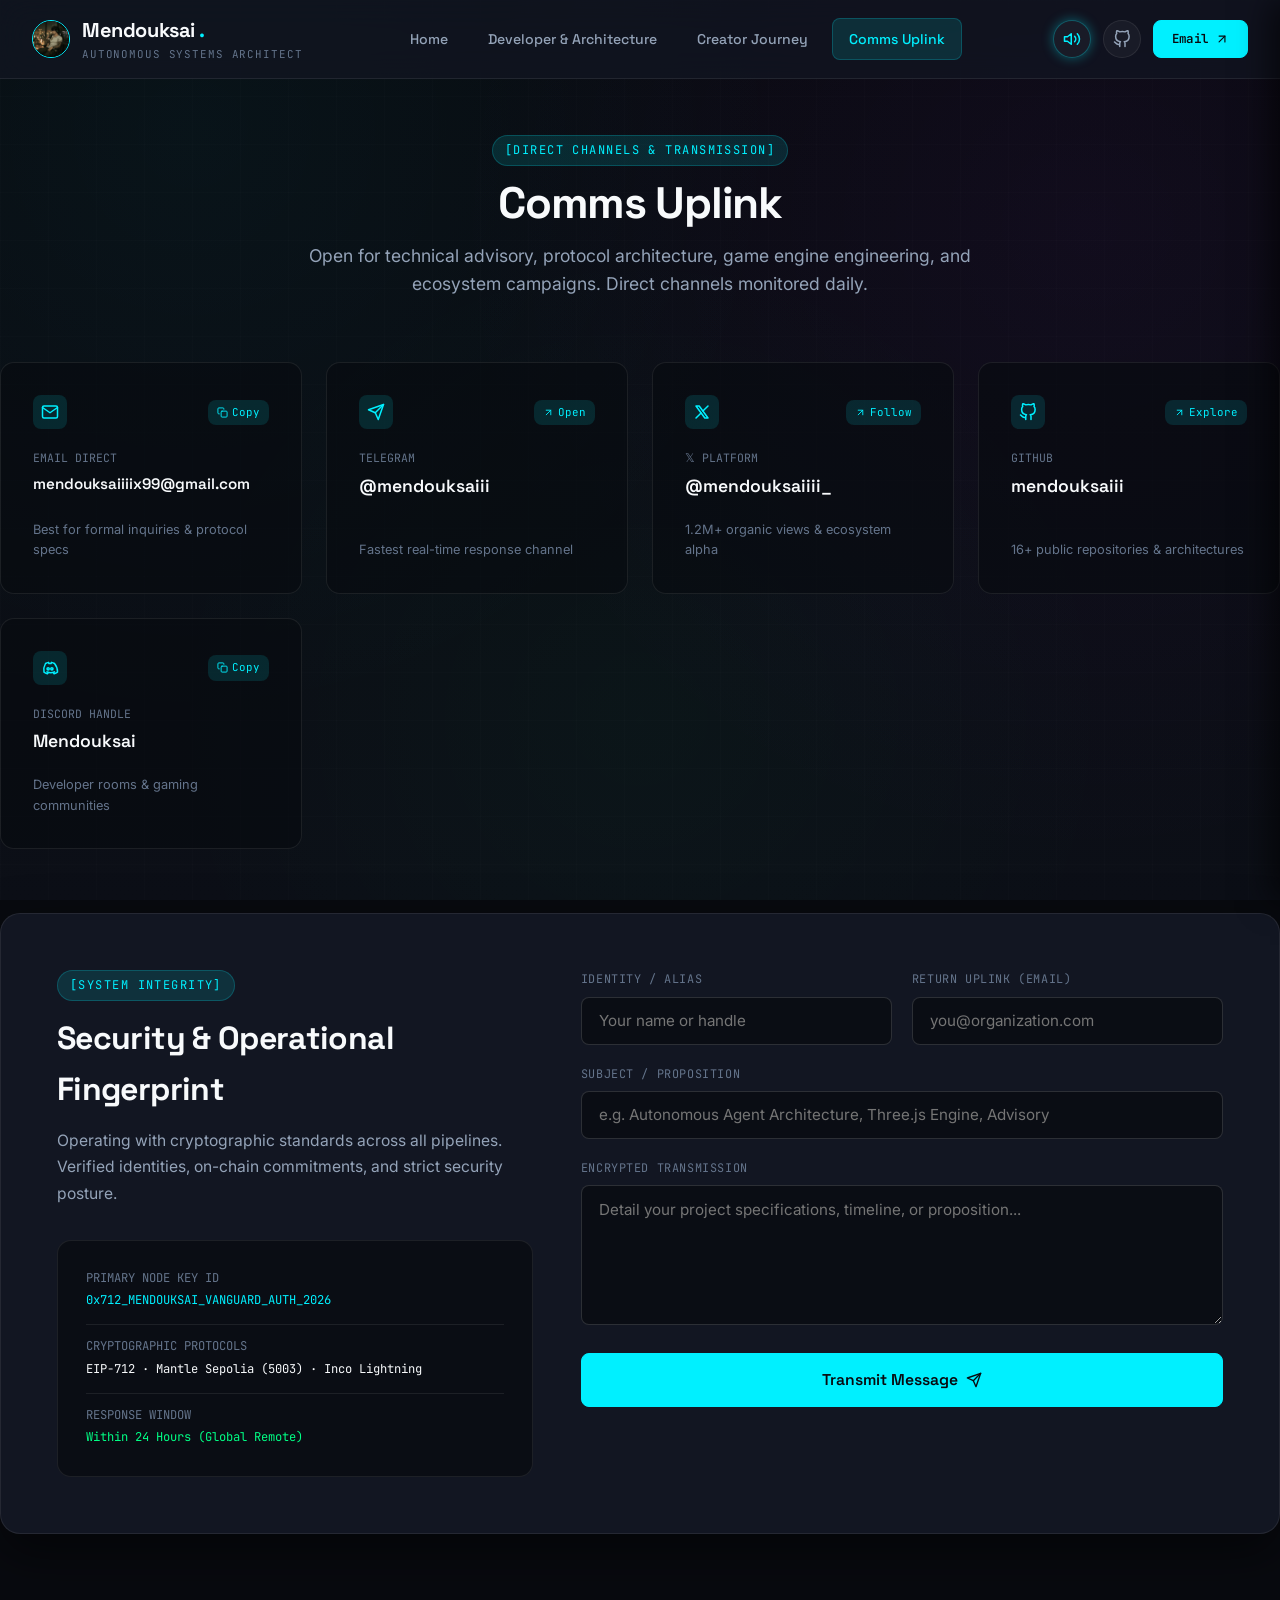
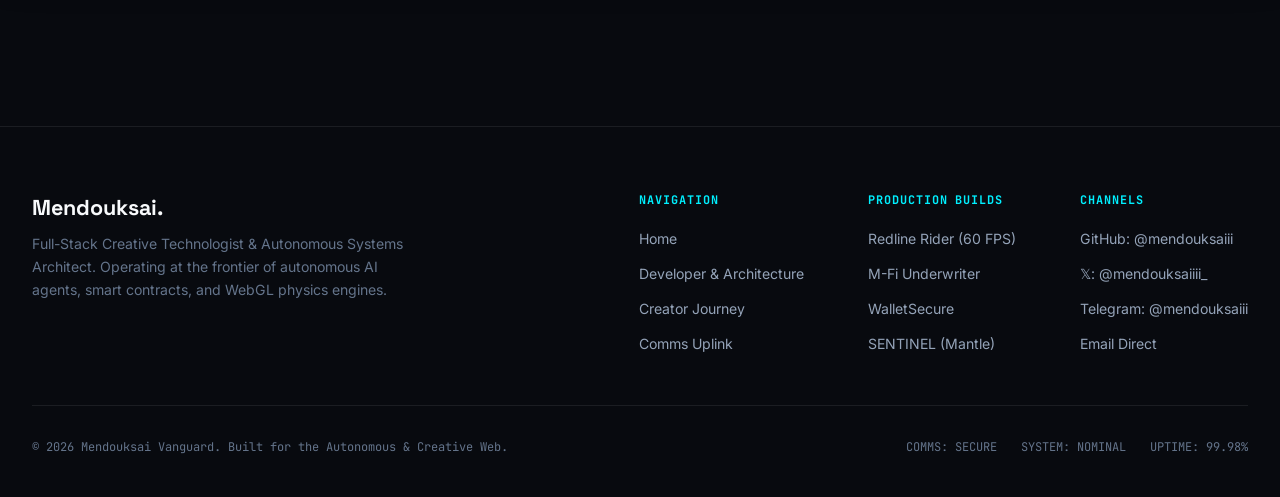
==== commit 47c67c9d: "docs: update README and enrich SEO metadata with Open Graph and SVG favicon" ====
--- a/contact.html
+++ b/contact.html
@@ -5,8 +5,16 @@
   <meta name="viewport" content="width=device-width, initial-scale=1.0">
   <title>Comms Uplink & Direct Transmission | Mendouksai</title>
   <meta name="description" content="Direct communications uplink with Mendouksai — Full-Stack Creative Technologist & Autonomous Systems Architect.">
+  <link rel="canonical" href="https://mendouksai.vercel.app/contact.html">
+  <meta property="og:title" content="Comms Uplink & Direct Transmission | Mendouksai">
+  <meta property="og:description" content="Direct communications uplink with Mendouksai — Full-Stack Creative Technologist & Autonomous Systems Architect.">
+  <meta property="og:image" content="https://mendouksai.vercel.app/assets/redline-banner.png">
+  <meta property="og:url" content="https://mendouksai.vercel.app/contact.html">
+  <meta name="twitter:card" content="summary_large_image">
+  <meta name="twitter:site" content="@mendouksaiiii_">
+  <link rel="icon" type="image/svg+xml" href="assets/favicon.svg">
+  <link rel="alternate icon" href="assets/pfp.jpg">
   <link rel="stylesheet" href="css/styles.css">
-  <link rel="icon" type="image/jpeg" href="assets/pfp.jpg">
 </head>
 <body>
 
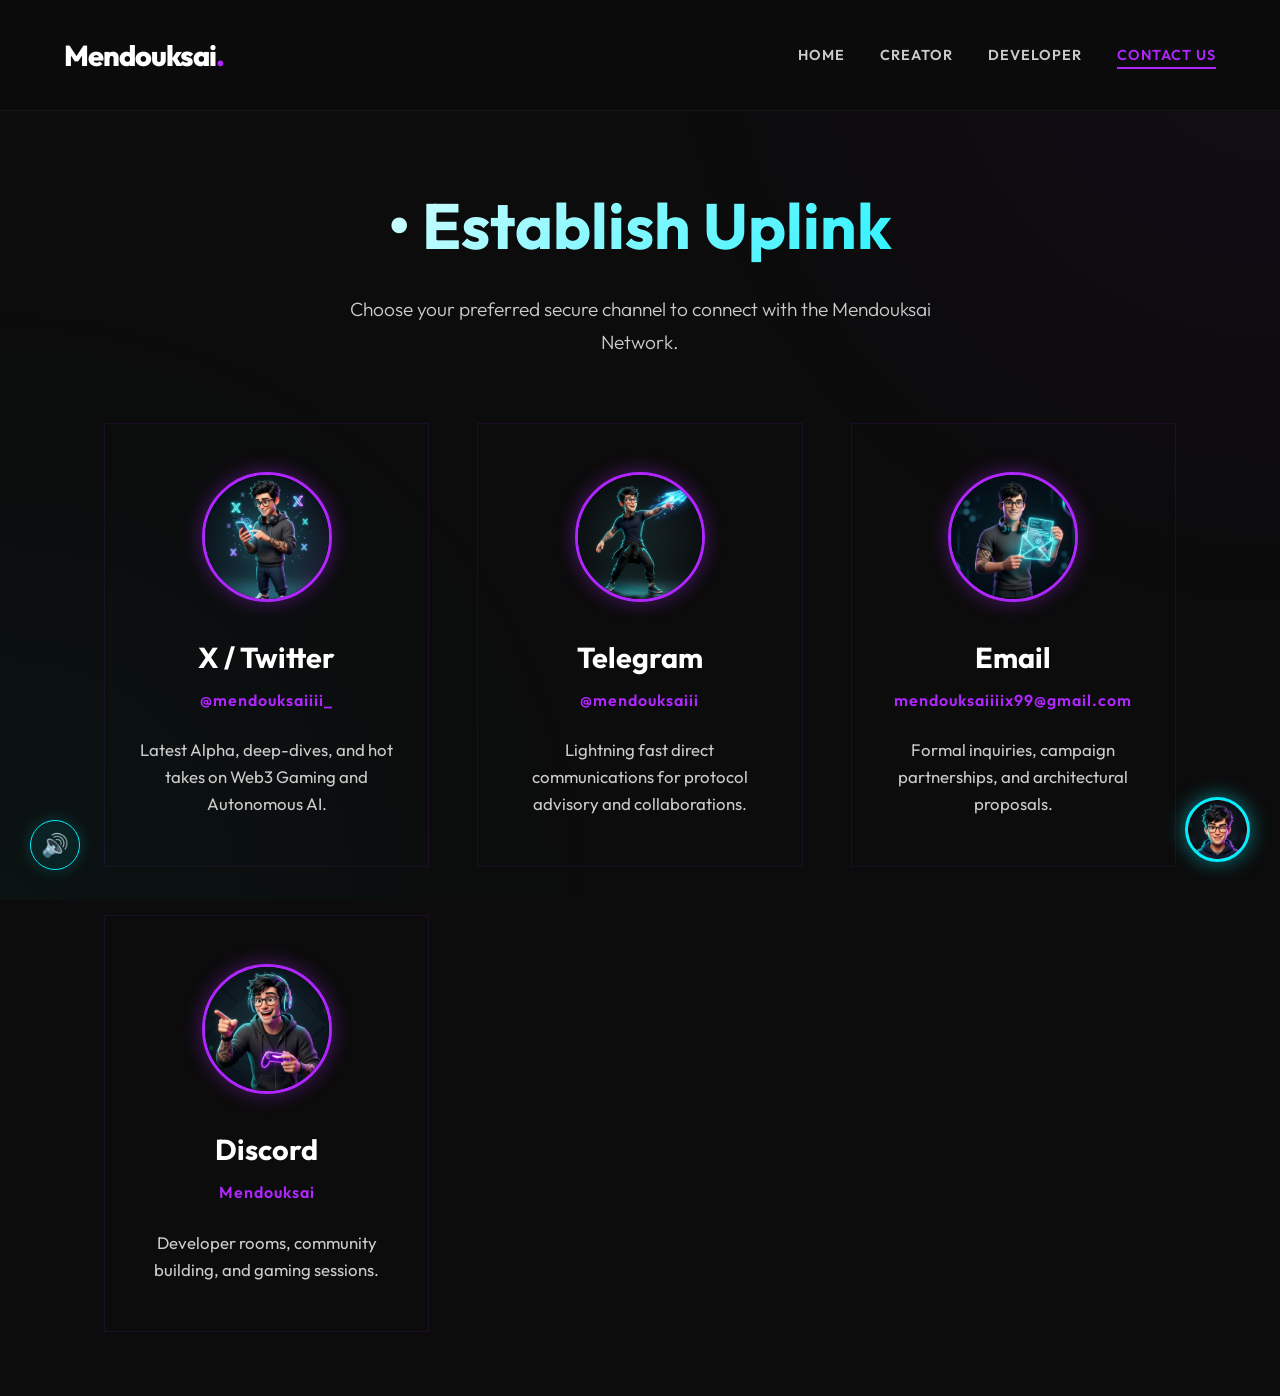
==== commit 83cfe3db: "fix: restore original design, CSS, and animations; update only writings and project copy" ====
--- a/contact.html
+++ b/contact.html
@@ -3,309 +3,192 @@
 <head>
   <meta charset="UTF-8">
   <meta name="viewport" content="width=device-width, initial-scale=1.0">
-  <title>Comms Uplink & Direct Transmission | Mendouksai</title>
-  <meta name="description" content="Direct communications uplink with Mendouksai — Full-Stack Creative Technologist & Autonomous Systems Architect.">
+  <title>Contact | Mendouksai</title>
+  <meta name="description" content="Get in touch with Mendouksai — X, Telegram, Email, Discord, or GitHub. Protocol advisory, game engineering, and Web3 ecosystem partnerships.">
+  <meta name="author" content="Mendouksai">
+  <meta name="theme-color" content="#0c0c0c">
+  <link rel="icon" type="image/svg+xml" href="assets/favicon.svg">
   <link rel="canonical" href="https://mendouksai.vercel.app/contact.html">
-  <meta property="og:title" content="Comms Uplink & Direct Transmission | Mendouksai">
-  <meta property="og:description" content="Direct communications uplink with Mendouksai — Full-Stack Creative Technologist & Autonomous Systems Architect.">
-  <meta property="og:image" content="https://mendouksai.vercel.app/assets/redline-banner.png">
+  <!-- Open Graph / social cards -->
+  <meta property="og:type" content="website">
+  <meta property="og:title" content="Contact | Mendouksai">
+  <meta property="og:description" content="Reach Mendouksai via X, Telegram, Email, or Discord. Partnerships and Web3 collaborations welcome.">
   <meta property="og:url" content="https://mendouksai.vercel.app/contact.html">
+  <meta property="og:image" content="https://mendouksai.vercel.app/assets/pfp.jpg">
   <meta name="twitter:card" content="summary_large_image">
   <meta name="twitter:site" content="@mendouksaiiii_">
-  <link rel="icon" type="image/svg+xml" href="assets/favicon.svg">
-  <link rel="alternate icon" href="assets/pfp.jpg">
+  <meta name="twitter:title" content="Contact | Mendouksai">
+  <meta name="twitter:description" content="Reach Mendouksai via X, Telegram, Email, or Discord.">
+  <meta name="twitter:image" content="https://mendouksai.vercel.app/assets/pfp.jpg">
+  <link rel="preconnect" href="https://fonts.googleapis.com">
+  <link rel="preconnect" href="https://fonts.gstatic.com" crossorigin>
+  <link href="https://fonts.googleapis.com/css2?family=Outfit:wght@300;400;600;800&display=swap" rel="stylesheet">
   <link rel="stylesheet" href="css/styles.css">
+  <style>
+    .contact-grid {
+      display: grid;
+      grid-template-columns: repeat(auto-fit, minmax(250px, 1fr));
+      gap: 3rem;
+      margin-top: 4rem;
+    }
+    .platform-card {
+      text-decoration: none;
+      display: block;
+      height: 100%;
+    }
+    .platform-inner {
+      text-align: center;
+      padding: 3rem 2rem;
+      display: flex;
+      flex-direction: column;
+      align-items: center;
+      justify-content: flex-start;
+      min-height: 380px;
+      position: relative;
+      overflow: hidden;
+      border: 1px solid rgba(176,38,255,0.1);
+      transition: all 0.4s cubic-bezier(0.25, 1, 0.5, 1);
+    }
+    .platform-inner:hover {
+      border-color: var(--cyan);
+      box-shadow: 0 10px 40px rgba(0, 240, 255, 0.2);
+      transform: translateY(-10px);
+    }
+    .platform-inner::before {
+      content: '';
+      position: absolute;
+      top: 0; left: 0; width: 100%; height: 4px;
+      background: linear-gradient(90deg, var(--accent-primary), var(--cyan));
+      transform: scaleX(0);
+      transform-origin: left;
+      transition: transform 0.4s ease;
+    }
+    .platform-inner:hover::before {
+      transform: scaleX(1);
+    }
+    
+    .platform-avatar {
+      width: 130px;
+      height: 130px;
+      border-radius: 50%;
+      border: 3px solid var(--accent-primary);
+      box-shadow: 0 0 20px rgba(176,38,255,0.4);
+      object-fit: cover;
+      margin-bottom: 2rem;
+      transition: transform 0.5s ease;
+    }
+    .platform-inner:hover .platform-avatar {
+      transform: scale(1.1) rotate(5deg);
+      border-color: var(--cyan);
+      box-shadow: 0 0 30px rgba(0,240,255,0.6);
+    }
+    
+    .platform-title {
+      color: #fff;
+      font-size: 1.8rem;
+      margin-bottom: 0.5rem;
+      transition: color 0.3s ease;
+    }
+    .platform-inner:hover .platform-title {
+      color: var(--cyan);
+    }
+    
+    .platform-handle {
+      color: var(--accent-primary);
+      font-weight: 600;
+      letter-spacing: 1px;
+      font-size: 1rem;
+      margin-bottom: 1.5rem;
+      word-break: break-all;
+    }
+    
+    .platform-desc {
+      color: var(--text-secondary);
+      font-size: 1.05rem;
+      line-height: 1.6;
+    }
+  </style>
 </head>
 <body>
+  <div class="bg-gradient"></div>
 
-  <!-- Ambient Dynamic Canvas -->
-  <div class="ambient-bg"></div>
-  <div class="ambient-grid"></div>
+  <nav class="navbar">
+    <div class="logo">Mendouksai<span>.</span></div>
+    <div class="nav-links">
+      <a href="index.html">Home</a>
+      <a href="web3-creator.html">Creator</a>
+      <a href="developer.html">Developer</a>
+      <a href="contact.html" class="active">Contact Us</a>
+    </div>
+  </nav>
 
-  <!-- Sticky Modern Navigation Bar -->
-  <header class="navbar">
-    <div class="nav-container">
-      <a href="index.html" class="nav-brand">
-        <img src="assets/pfp.jpg" alt="Mendouksai Portrait" class="brand-avatar">
-        <div class="brand-text">
-          <span class="brand-title">Mendouksai<span>.</span></span>
-          <span class="brand-role">Autonomous Systems Architect</span>
+  <main class="page-container">
+    <header class="page-header" style="text-align: center; margin-bottom: 2rem;">
+      <h1 style="font-size: 4rem; background: linear-gradient(135deg, #fff, var(--cyan)); -webkit-background-clip: text; background-clip: text; -webkit-text-fill-color: transparent;">Establish Uplink</h1>
+      <p class="page-subtitle" style="max-width: 600px; margin: 0 auto; margin-top: 1rem;">Choose your preferred secure channel to connect with the Mendouksai Network.</p>
+    </header>
+
+    <div class="contact-grid">
+      
+      <!-- X / Twitter -->
+      <a href="https://x.com/mendouksaiiii_" target="_blank" rel="noopener" class="platform-card">
+        <div class="card glass-card platform-inner" style="animation: slideUp 0.8s ease 0s backwards;">
+          <img src="assets/contact-x.jpg" alt="Mendouksai on X" class="platform-avatar">
+          <h3 class="platform-title">X / Twitter</h3>
+          <div class="platform-handle">@mendouksaiiii_</div>
+          <div class="platform-desc">Latest Alpha, deep-dives, and hot takes on Web3 Gaming and Autonomous AI.</div>
         </div>
       </a>
 
-      <nav aria-label="Primary Navigation">
-        <ul class="nav-menu">
-          <li><a href="index.html" class="nav-link">Home</a></li>
-          <li><a href="developer.html" class="nav-link">Developer & Architecture</a></li>
-          <li><a href="web3-creator.html" class="nav-link">Creator Journey</a></li>
-          <li><a href="contact.html" class="nav-link active">Comms Uplink</a></li>
-        </ul>
-      </nav>
-
-      <div class="nav-actions">
-        <button id="soundToggleBtn" class="sound-toggle-btn" aria-label="Toggle Audio Synthesizer" title="Audio Synthesizer: Active">
-          <svg xmlns="http://www.w3.org/2000/svg" width="18" height="18" viewBox="0 0 24 24" fill="none" stroke="currentColor" stroke-width="2" stroke-linecap="round" stroke-linejoin="round">
-            <polygon points="11 5 6 9 2 9 2 15 6 15 11 19 11 5"></polygon>
-            <path d="M15.54 8.46a5 5 0 0 1 0 7.07"></path>
-            <path d="M19.07 4.93a10 10 0 0 1 0 14.14"></path>
-          </svg>
-        </button>
-
-        <a href="https://github.com/mendouksaiii" target="_blank" rel="noopener noreferrer" class="sound-toggle-btn" aria-label="GitHub Profile" title="GitHub: @mendouksaiii">
-          <svg xmlns="http://www.w3.org/2000/svg" width="18" height="18" viewBox="0 0 24 24" fill="none" stroke="currentColor" stroke-width="2" stroke-linecap="round" stroke-linejoin="round">
-            <path d="M9 19c-5 1.5-5-2.5-7-3m14 6v-3.87a3.37 3.37 0 0 0-.94-2.61c3.14-.35 6.44-1.54 6.44-7A5.44 5.44 0 0 0 20 4.77 5.07 5.07 0 0 0 19.91 1S18.73.65 16 2.48a13.38 13.38 0 0 0-7 0C6.27.65 5.09 1 5.09 1A5.07 5.07 0 0 0 5 4.77a5.44 5.44 0 0 0-1.5 3.78c0 5.42 3.3 6.61 6.44 7A3.37 3.37 0 0 0 9 18.13V22"></path>
-          </svg>
-        </a>
-
-        <a href="mailto:mendouksaiiiix99@gmail.com" class="nav-cta">
-          <span>Email</span>
-          <svg xmlns="http://www.w3.org/2000/svg" width="14" height="14" viewBox="0 0 24 24" fill="none" stroke="currentColor" stroke-width="2" stroke-linecap="round" stroke-linejoin="round"><line x1="7" y1="17" x2="17" y2="7"></line><polyline points="7 7 17 7 17 17"></polyline></svg>
-        </a>
-
-        <button id="mobileNavToggle" class="mobile-nav-toggle" aria-label="Open Mobile Menu">
-          <svg xmlns="http://www.w3.org/2000/svg" width="22" height="22" viewBox="0 0 24 24" fill="none" stroke="currentColor" stroke-width="2" stroke-linecap="round" stroke-linejoin="round"><line x1="3" y1="12" x2="21" y2="12"></line><line x1="3" y1="6" x2="21" y2="6"></line><line x1="3" y1="18" x2="21" y2="18"></line></svg>
-        </button>
-      </div>
-    </div>
-  </header>
-
-  <!-- Mobile Drawer -->
-  <div id="mobileDrawer" class="mobile-drawer" aria-hidden="true">
-    <button id="mobileDrawerClose" class="mobile-drawer-close" aria-label="Close Mobile Menu">
-      <svg xmlns="http://www.w3.org/2000/svg" width="24" height="24" viewBox="0 0 24 24" fill="none" stroke="currentColor" stroke-width="2" stroke-linecap="round" stroke-linejoin="round"><line x1="18" y1="6" x2="6" y2="18"></line><line x1="6" y1="6" x2="18" y2="18"></line></svg>
-    </button>
-    <ul class="mobile-drawer-links">
-      <li><a href="index.html">Home</a></li>
-      <li><a href="developer.html">Developer & Architecture</a></li>
-      <li><a href="web3-creator.html">Creator Journey</a></li>
-      <li><a href="contact.html" class="active">Comms Uplink</a></li>
-    </ul>
-  </div>
-
-  <main class="container section-spacing" style="padding-top: 3.5rem;">
-    
-    <!-- Page Header -->
-    <div class="section-header" style="text-align: center; max-width: 820px; margin: 0 auto 4rem;">
-      <span class="section-tag">[DIRECT CHANNELS & TRANSMISSION]</span>
-      <h1 class="section-title">Comms Uplink</h1>
-      <p class="section-subtitle" style="margin: 0.85rem auto 0;">
-        Open for technical advisory, protocol architecture, game engine engineering, and ecosystem campaigns. Direct channels monitored daily.
-      </p>
-    </div>
-
-    <!-- Channels Grid (5 High-Density Cards) -->
-    <div style="display: grid; grid-template-columns: repeat(auto-fit, minmax(240px, 1fr)); gap: 1.5rem; margin-bottom: 4rem;">
-      
-      <!-- Email -->
-      <div class="channel-item copy-trigger" data-copy="mendouksaiiiix99@gmail.com" style="flex-direction: column; align-items: flex-start; gap: 1.25rem; padding: 2rem;">
-        <div style="display: flex; justify-content: space-between; width: 100%; align-items: center;">
-          <div class="channel-icon">
-            <svg xmlns="http://www.w3.org/2000/svg" width="20" height="20" viewBox="0 0 24 24" fill="none" stroke="currentColor" stroke-width="2" stroke-linecap="round" stroke-linejoin="round"><path d="M4 4h16c1.1 0 2 .9 2 2v12c0 1.1-.9 2-2 2H4c-1.1 0-2-.9-2-2V6c0-1.1.9-2 2-2z"></path><polyline points="22,6 12,13 2,6"></polyline></svg>
-          </div>
-          <span class="copy-badge">
-            <svg xmlns="http://www.w3.org/2000/svg" width="11" height="11" viewBox="0 0 24 24" fill="none" stroke="currentColor" stroke-width="2" stroke-linecap="round" stroke-linejoin="round"><rect x="9" y="9" width="13" height="13" rx="2" ry="2"></rect><path d="M5 15H4a2 2 0 0 1-2-2V4a2 2 0 0 1 2-2h9a2 2 0 0 1 2 2v1"></path></svg>
-            Copy
-          </span>
+      <!-- Telegram -->
+      <a href="https://t.me/mendouksaiii" target="_blank" rel="noopener" class="platform-card">
+        <div class="card glass-card platform-inner" style="animation: slideUp 0.8s ease 0.2s backwards;">
+          <img src="assets/contact-tg.jpg" alt="Mendouksai on Telegram" class="platform-avatar">
+          <h3 class="platform-title">Telegram</h3>
+          <div class="platform-handle">@mendouksaiii</div>
+          <div class="platform-desc">Lightning fast direct communications for protocol advisory and collaborations.</div>
         </div>
-        <div>
-          <div class="channel-label">Email Direct</div>
-          <div class="channel-val" style="font-size: 0.95rem; margin-top: 0.25rem; word-break: break-all;">mendouksaiiiix99@gmail.com</div>
-        </div>
-        <div style="font-size: 0.8rem; color: var(--text-dim); margin-top: auto;">Best for formal inquiries & protocol specs</div>
-      </div>
-
-      <!-- Telegram -->
-      <a href="https://t.me/mendouksaiii" target="_blank" rel="noopener noreferrer" class="channel-item" style="flex-direction: column; align-items: flex-start; gap: 1.25rem; padding: 2rem;">
-        <div style="display: flex; justify-content: space-between; width: 100%; align-items: center;">
-          <div class="channel-icon">
-            <svg xmlns="http://www.w3.org/2000/svg" width="20" height="20" viewBox="0 0 24 24" fill="none" stroke="currentColor" stroke-width="2" stroke-linecap="round" stroke-linejoin="round"><line x1="22" y1="2" x2="11" y2="13"></line><polygon points="22 2 15 22 11 13 2 9 22 2"></polygon></svg>
-          </div>
-          <span class="copy-badge">
-            <svg xmlns="http://www.w3.org/2000/svg" width="11" height="11" viewBox="0 0 24 24" fill="none" stroke="currentColor" stroke-width="2" stroke-linecap="round" stroke-linejoin="round"><line x1="7" y1="17" x2="17" y2="7"></line><polyline points="7 7 17 7 17 17"></polyline></svg>
-            Open
-          </span>
-        </div>
-        <div>
-          <div class="channel-label">Telegram</div>
-          <div class="channel-val" style="font-size: 1.1rem; margin-top: 0.25rem;">@mendouksaiii</div>
-        </div>
-        <div style="font-size: 0.8rem; color: var(--text-dim); margin-top: auto;">Fastest real-time response channel</div>
       </a>
 
-      <!-- X / Twitter -->
-      <a href="https://x.com/mendouksaiiii_" target="_blank" rel="noopener noreferrer" class="channel-item" style="flex-direction: column; align-items: flex-start; gap: 1.25rem; padding: 2rem;">
-        <div style="display: flex; justify-content: space-between; width: 100%; align-items: center;">
-          <div class="channel-icon">
-            <svg xmlns="http://www.w3.org/2000/svg" width="20" height="20" viewBox="0 0 24 24" fill="none" stroke="currentColor" stroke-width="2" stroke-linecap="round" stroke-linejoin="round"><path d="M4 4l11.733 16h4.267l-11.733 -16z"></path><path d="M4 20l6.768 -6.768m2.46 -2.46l6.772 -6.772"></path></svg>
-          </div>
-          <span class="copy-badge">
-            <svg xmlns="http://www.w3.org/2000/svg" width="11" height="11" viewBox="0 0 24 24" fill="none" stroke="currentColor" stroke-width="2" stroke-linecap="round" stroke-linejoin="round"><line x1="7" y1="17" x2="17" y2="7"></line><polyline points="7 7 17 7 17 17"></polyline></svg>
-            Follow
-          </span>
+      <!-- Email -->
+      <a href="mailto:mendouksaiiiix99@gmail.com" class="platform-card">
+        <div class="card glass-card platform-inner" style="animation: slideUp 0.8s ease 0.4s backwards;">
+          <img src="assets/contact-email.jpg" alt="Email Mendouksai" class="platform-avatar">
+          <h3 class="platform-title">Email</h3>
+          <div class="platform-handle">mendouksaiiiix99@gmail.com</div>
+          <div class="platform-desc">Formal inquiries, campaign partnerships, and architectural proposals.</div>
         </div>
-        <div>
-          <div class="channel-label">𝕏 Platform</div>
-          <div class="channel-val" style="font-size: 1.1rem; margin-top: 0.25rem;">@mendouksaiiii_</div>
-        </div>
-        <div style="font-size: 0.8rem; color: var(--text-dim); margin-top: auto;">1.2M+ organic views & ecosystem alpha</div>
-      </a>
-
-      <!-- GitHub -->
-      <a href="https://github.com/mendouksaiii" target="_blank" rel="noopener noreferrer" class="channel-item" style="flex-direction: column; align-items: flex-start; gap: 1.25rem; padding: 2rem;">
-        <div style="display: flex; justify-content: space-between; width: 100%; align-items: center;">
-          <div class="channel-icon">
-            <svg xmlns="http://www.w3.org/2000/svg" width="20" height="20" viewBox="0 0 24 24" fill="none" stroke="currentColor" stroke-width="2" stroke-linecap="round" stroke-linejoin="round"><path d="M9 19c-5 1.5-5-2.5-7-3m14 6v-3.87a3.37 3.37 0 0 0-.94-2.61c3.14-.35 6.44-1.54 6.44-7A5.44 5.44 0 0 0 20 4.77 5.07 5.07 0 0 0 19.91 1S18.73.65 16 2.48a13.38 13.38 0 0 0-7 0C6.27.65 5.09 1 5.09 1A5.07 5.07 0 0 0 5 4.77a5.44 5.44 0 0 0-1.5 3.78c0 5.42 3.3 6.61 6.44 7A3.37 3.37 0 0 0 9 18.13V22"></path></svg>
-          </div>
-          <span class="copy-badge">
-            <svg xmlns="http://www.w3.org/2000/svg" width="11" height="11" viewBox="0 0 24 24" fill="none" stroke="currentColor" stroke-width="2" stroke-linecap="round" stroke-linejoin="round"><line x1="7" y1="17" x2="17" y2="7"></line><polyline points="7 7 17 7 17 17"></polyline></svg>
-            Explore
-          </span>
-        </div>
-        <div>
-          <div class="channel-label">GitHub</div>
-          <div class="channel-val" style="font-size: 1.1rem; margin-top: 0.25rem;">mendouksaiii</div>
-        </div>
-        <div style="font-size: 0.8rem; color: var(--text-dim); margin-top: auto;">16+ public repositories & architectures</div>
       </a>
 
       <!-- Discord -->
-      <div class="channel-item copy-trigger" data-copy="Mendouksai" style="flex-direction: column; align-items: flex-start; gap: 1.25rem; padding: 2rem;">
-        <div style="display: flex; justify-content: space-between; width: 100%; align-items: center;">
-          <div class="channel-icon">
-            <svg xmlns="http://www.w3.org/2000/svg" width="20" height="20" viewBox="0 0 24 24" fill="none" stroke="currentColor" stroke-width="2" stroke-linecap="round" stroke-linejoin="round"><path d="M18 6h0a14.5 14.5 0 0 0-4-1.5 9.8 9.8 0 0 0-.5 1.5 12.3 12.3 0 0 0-3 0 9.8 9.8 0 0 0-.5-1.5A14.5 14.5 0 0 0 6 6a17.2 17.2 0 0 0-2 11.5 15 15 0 0 0 4.5 2.3 10.4 10.4 0 0 0 1-1.7 8.3 8.3 0 0 1-1.6-.8l.2-.2c3.2 1.5 6.6 1.5 9.8 0l.2.2a8.3 8.3 0 0 1-1.6.8 10.4 10.4 0 0 0 1 1.7 15 15 0 0 0 4.5-2.3A17.2 17.2 0 0 0 18 6ZM9.5 14.5c-.8 0-1.5-.7-1.5-1.5s.7-1.5 1.5-1.5 1.5.7 1.5 1.5-.7 1.5-1.5 1.5Zm5 0c-.8 0-1.5-.7-1.5-1.5s.7-1.5 1.5-1.5 1.5.7 1.5 1.5-.7 1.5-1.5 1.5Z"></path></svg>
-          </div>
-          <span class="copy-badge">
-            <svg xmlns="http://www.w3.org/2000/svg" width="11" height="11" viewBox="0 0 24 24" fill="none" stroke="currentColor" stroke-width="2" stroke-linecap="round" stroke-linejoin="round"><rect x="9" y="9" width="13" height="13" rx="2" ry="2"></rect><path d="M5 15H4a2 2 0 0 1-2-2V4a2 2 0 0 1 2-2h9a2 2 0 0 1 2 2v1"></path></svg>
-            Copy
-          </span>
+      <div class="platform-card">
+        <div class="card glass-card platform-inner" style="animation: slideUp 0.8s ease 0.6s backwards;">
+          <img src="assets/contact-discord.jpg" alt="Mendouksai on Discord" class="platform-avatar">
+          <h3 class="platform-title">Discord</h3>
+          <div class="platform-handle">Mendouksai</div>
+          <div class="platform-desc">Developer rooms, community building, and gaming sessions.</div>
         </div>
-        <div>
-          <div class="channel-label">Discord Handle</div>
-          <div class="channel-val" style="font-size: 1.1rem; margin-top: 0.25rem;">Mendouksai</div>
-        </div>
-        <div style="font-size: 0.8rem; color: var(--text-dim); margin-top: auto;">Developer rooms & gaming communities</div>
       </div>
 
     </div>
-
-    <!-- Transmission Form & Fingerprint -->
-    <div class="uplink-grid" style="margin-top: 2rem;">
-      
-      <div class="uplink-left">
-        <div class="uplink-intro">
-          <span class="section-tag">[SYSTEM INTEGRITY]</span>
-          <h3>Security & Operational Fingerprint</h3>
-          <p>
-            Operating with cryptographic standards across all pipelines. Verified identities, on-chain commitments, and strict security posture.
-          </p>
-        </div>
-
-        <div style="background: rgba(8,10,15,0.7); border: 1px solid var(--border-subtle); border-radius: var(--radius-md); padding: 1.75rem; font-family: var(--font-mono); font-size: 0.76rem; color: var(--text-muted); display: flex; flex-direction: column; gap: 0.85rem;">
-          <div>
-            <span style="color: var(--text-dim); text-transform: uppercase;">Primary Node Key ID</span>
-            <div style="color: var(--cyan-primary); word-break: break-all; margin-top: 0.2rem;">0x712_MENDOUKSAI_VANGUARD_AUTH_2026</div>
-          </div>
-          <div style="border-top: 1px solid var(--border-subtle); padding-top: 0.75rem;">
-            <span style="color: var(--text-dim); text-transform: uppercase;">Cryptographic Protocols</span>
-            <div style="color: var(--text-main); margin-top: 0.2rem;">EIP-712 · Mantle Sepolia (5003) · Inco Lightning</div>
-          </div>
-          <div style="border-top: 1px solid var(--border-subtle); padding-top: 0.75rem;">
-            <span style="color: var(--text-dim); text-transform: uppercase;">Response Window</span>
-            <div style="color: var(--emerald-primary); margin-top: 0.2rem;">Within 24 Hours (Global Remote)</div>
-          </div>
-        </div>
-      </div>
-
-      <form id="transmissionForm" class="uplink-form">
-        <div class="form-row">
-          <div class="form-group">
-            <label for="senderName" class="form-label">Identity / Alias</label>
-            <input type="text" id="senderName" class="form-input" placeholder="Your name or handle" required>
-          </div>
-          <div class="form-group">
-            <label for="senderEmail" class="form-label">Return Uplink (Email)</label>
-            <input type="email" id="senderEmail" class="form-input" placeholder="you@organization.com" required>
-          </div>
-        </div>
-
-        <div class="form-group">
-          <label for="transmissionTopic" class="form-label">Subject / Proposition</label>
-          <input type="text" id="transmissionTopic" class="form-input" placeholder="e.g. Autonomous Agent Architecture, Three.js Engine, Advisory" required>
-        </div>
-
-        <div class="form-group">
-          <label for="transmissionBody" class="form-label">Encrypted Transmission</label>
-          <textarea id="transmissionBody" class="form-textarea" placeholder="Detail your project specifications, timeline, or proposition..." required></textarea>
-        </div>
-
-        <button type="submit" class="form-submit-btn">
-          <span>Transmit Message</span>
-          <svg xmlns="http://www.w3.org/2000/svg" width="16" height="16" viewBox="0 0 24 24" fill="none" stroke="currentColor" stroke-width="2" stroke-linecap="round" stroke-linejoin="round"><line x1="22" y1="2" x2="11" y2="13"></line><polygon points="22 2 15 22 11 13 2 9 22 2"></polygon></svg>
-        </button>
-      </form>
-
-    </div>
-
   </main>
 
-  <!-- Global Footer -->
-  <footer class="site-footer">
-    <div class="container">
-      <div class="footer-top">
-        <div class="footer-brand">
-          <h4>Mendouksai<span>.</span></h4>
-          <p>Full-Stack Creative Technologist & Autonomous Systems Architect. Operating at the frontier of autonomous AI agents, smart contracts, and WebGL physics engines.</p>
-        </div>
+  <!-- Floating Virtual Assistant Bitmoji -->
+  <div style="position: fixed; bottom: 30px; right: 30px; z-index: 1000; animation: float 5s infinite ease-in-out;" onclick="window.scrollTo({top: 0, behavior: 'smooth'})">
+    <img src="assets/creator-pfp-tiny.jpg" alt="Agent Mendouksai" class="anim-pulse" style="width: 65px; height: 65px; border-radius: 50%; border: 3px solid var(--cyan); box-shadow: 0 0 20px rgba(0,240,255,0.5); cursor: pointer; transition: transform 0.3s ease;" onmouseover="this.style.transform='scale(1.2)'" onmouseout="this.style.transform='scale(1)'" title="Mendouksai Network is Online - Scroll to Top">
+  </div>
 
-        <div class="footer-links-group">
-          <div class="footer-col">
-            <h5>Navigation</h5>
-            <ul>
-              <li><a href="index.html">Home</a></li>
-              <li><a href="developer.html">Developer & Architecture</a></li>
-              <li><a href="web3-creator.html">Creator Journey</a></li>
-              <li><a href="contact.html">Comms Uplink</a></li>
-            </ul>
-          </div>
-
-          <div class="footer-col">
-            <h5>Production Builds</h5>
-            <ul>
-              <li><a href="https://redline-rider.vercel.app" target="_blank" rel="noopener noreferrer">Redline Rider (60 FPS)</a></li>
-              <li><a href="https://m-fi-underwriter.vercel.app" target="_blank" rel="noopener noreferrer">M-Fi Underwriter</a></li>
-              <li><a href="https://walletsecure-8ilj.vercel.app/" target="_blank" rel="noopener noreferrer">WalletSecure</a></li>
-              <li><a href="https://github.com/mendouksaiii/Natural-language-policy-engine.-" target="_blank" rel="noopener noreferrer">SENTINEL (Mantle)</a></li>
-            </ul>
-          </div>
-
-          <div class="footer-col">
-            <h5>Channels</h5>
-            <ul>
-              <li><a href="https://github.com/mendouksaiii" target="_blank" rel="noopener noreferrer">GitHub: @mendouksaiii</a></li>
-              <li><a href="https://x.com/mendouksaiiii_" target="_blank" rel="noopener noreferrer">𝕏: @mendouksaiiii_</a></li>
-              <li><a href="https://t.me/mendouksaiii" target="_blank" rel="noopener noreferrer">Telegram: @mendouksaiii</a></li>
-              <li><a href="mailto:mendouksaiiiix99@gmail.com">Email Direct</a></li>
-            </ul>
-          </div>
-        </div>
-      </div>
-
-      <div class="footer-bottom">
-        <div>&copy; 2026 Mendouksai Vanguard. Built for the Autonomous & Creative Web.</div>
-        <div style="display: flex; gap: 1.5rem;">
-          <span>COMMS: SECURE</span>
-          <span>SYSTEM: NOMINAL</span>
-          <span>UPTIME: 99.98%</span>
-        </div>
-      </div>
-    </div>
-  </footer>
-
-  <!-- Toast Notice -->
-  <div id="toastNotice" class="toast-notice" role="alert">
-    <svg xmlns="http://www.w3.org/2000/svg" width="16" height="16" viewBox="0 0 24 24" fill="none" stroke="var(--emerald-primary)" stroke-width="2" stroke-linecap="round" stroke-linejoin="round"><path d="M22 11.08V12a10 10 0 1 1-5.93-9.14"></path><polyline points="22 4 12 14.01 9 11.01"></polyline></svg>
-    <span id="toastText">Action completed successfully</span>
-  </div>
+  <!-- Sound Toggle Button -->
+  <button id="soundToggle" title="Sound On — Click to Mute" style="
+    position: fixed; bottom: 30px; left: 30px; z-index: 1001;
+    width: 50px; height: 50px; border-radius: 50%;
+    background: rgba(0,240,255,0.08); border: 1px solid var(--cyan);
+    color: var(--cyan); font-size: 1.4rem; cursor: pointer;
+    backdrop-filter: blur(8px); transition: all 0.3s ease;
+    display: flex; align-items: center; justify-content: center;
+    box-shadow: 0 0 15px rgba(0,240,255,0.2);
+  " onmouseover="this.style.boxShadow='0 0 25px rgba(0,240,255,0.6)'; this.style.transform='scale(1.1)';"
+     onmouseout="this.style.boxShadow='0 0 15px rgba(0,240,255,0.2)'; this.style.transform='scale(1)';">🔊</button>
 
   <script src="js/script.js"></script>
 </body>
--- a/css/styles.css
+++ b/css/styles.css
@@ -1,1653 +1,445 @@
-/* ==========================================================================
-   MENDOUKSAI VANGUARD — DESIGN SYSTEM & ARCHITECTURAL STYLESHEET
-   Style Archetype: Swiss International Precision & Neo-Modernist Bento Grid
-   Typography: Space Grotesk (Headings) + Inter (Body) + JetBrains Mono (Code/Metrics)
-   Strict Guardrails: No Emoji Icons, Zero Layout Shift, WCAG AA 4.5:1 Contrast
-   ========================================================================== */
-
-@import url('https://fonts.googleapis.com/css2?family=Inter:wght@300;400;500;600;700&family=JetBrains+Mono:wght@400;500;600;700&family=Space+Grotesk:wght@400;500;600;700&display=swap');
-
-/* --- Root Variables & Theme Tokens --- */
+/* Reset & Base Variables */
 :root {
-  /* Color Palette */
-  --bg-dark: #080a0f;
-  --bg-canvas: #0c0f17;
-  --bg-surface: #121622;
-  --bg-surface-elevated: #171c2b;
-  --bg-surface-hover: #1e2538;
-  --bg-surface-glass: rgba(18, 22, 34, 0.75);
-
-  /* Primary Accent Tokens */
-  --cyan-primary: #00f0ff;
-  --cyan-dim: rgba(0, 240, 255, 0.12);
-  --cyan-glow: rgba(0, 240, 255, 0.35);
-
-  --emerald-primary: #00ff85;
-  --emerald-dim: rgba(0, 255, 133, 0.12);
-  --emerald-glow: rgba(0, 255, 133, 0.35);
-
-  --purple-primary: #b026ff;
-  --purple-dim: rgba(176, 38, 255, 0.12);
-  --purple-glow: rgba(176, 38, 255, 0.35);
-
-  --coral-accent: #ff4757;
-
-  /* Typography Colors (Strict WCAG AA > 4.5:1) */
-  --text-main: #f8fafc;
-  --text-muted: #94a3b8;
-  --text-dim: #64748b;
-  --text-inverse: #080a0f;
-
-  /* Structural Hairline Borders */
-  --border-subtle: rgba(255, 255, 255, 0.08);
-  --border-light: rgba(255, 255, 255, 0.14);
-  --border-cyan: rgba(0, 240, 255, 0.3);
-  --border-purple: rgba(176, 38, 255, 0.3);
-
-  /* Typography Scales */
-  --font-display: 'Space Grotesk', -apple-system, BlinkMacSystemFont, sans-serif;
-  --font-body: 'Inter', -apple-system, BlinkMacSystemFont, sans-serif;
-  --font-mono: 'JetBrains Mono', monospace;
-
-  /* Layout Constants */
-  --max-width: 1320px;
-  --radius-sm: 8px;
-  --radius-md: 14px;
-  --radius-lg: 20px;
-  --radius-full: 9999px;
-
-  /* Transitions */
-  --transition-fast: 180ms cubic-bezier(0.16, 1, 0.3, 1);
-  --transition-smooth: 280ms cubic-bezier(0.16, 1, 0.3, 1);
-}
-
-/* --- Base & Reset --- */
-*, *::before, *::after {
-  box-sizing: border-box;
+  --bg-color: #0c0c0c;
+  --bg-card: #1a1a1a;
+  --text-primary: #ffffff;
+  --text-secondary: #cccccc;
+  --accent-primary: #b026ff; /* Electric Purple */
+  --accent-secondary: #00f0ff; /* Cyan */
+  --cyan: #00f0ff; /* Alias used throughout markup */
+  --glass-border: rgba(176, 38, 255, 0.2);
+}
+
+* {
   margin: 0;
   padding: 0;
-}
-
-html {
-  font-size: 16px;
-  scroll-behavior: smooth;
-  -webkit-text-size-adjust: 100%;
+  box-sizing: border-box;
 }
 
 body {
-  font-family: var(--font-body);
-  background-color: var(--bg-dark);
-  color: var(--text-main);
+  font-family: 'Outfit', sans-serif;
+  background-color: var(--bg-color);
+  color: var(--text-primary);
   line-height: 1.6;
-  min-height: 100vh;
   overflow-x: hidden;
   position: relative;
-  -webkit-font-smoothing: antialiased;
-  -moz-osx-font-smoothing: grayscale;
-}
-
-/* Custom Scrollbars */
-::-webkit-scrollbar {
-  width: 7px;
-  height: 7px;
-}
-::-webkit-scrollbar-track {
-  background: var(--bg-dark);
-}
-::-webkit-scrollbar-thumb {
-  background: var(--bg-surface-elevated);
-  border-radius: var(--radius-full);
-  border: 1px solid var(--border-subtle);
-}
-::-webkit-scrollbar-thumb:hover {
-  background: var(--cyan-primary);
-}
-
-/* Selection */
-::selection {
-  background: var(--cyan-primary);
-  color: var(--text-inverse);
-}
-
-/* --- Ambient Background & Grid Canvas --- */
-.ambient-bg {
+}
+
+/* Background Effects */
+.bg-gradient {
   position: fixed;
-  top: 0;
-  left: 0;
-  width: 100vw;
-  height: 100vh;
+  top: 0; left: 0; width: 100%; height: 100%;
+  background: radial-gradient(circle at top right, rgba(176,38,255,0.05) 0%, transparent 40%),
+              radial-gradient(circle at bottom left, rgba(0,240,255,0.03) 0%, transparent 40%);
   pointer-events: none;
   z-index: -1;
-  background:
-    radial-gradient(circle at 15% 15%, rgba(0, 240, 255, 0.04) 0%, transparent 45%),
-    radial-gradient(circle at 85% 25%, rgba(176, 38, 255, 0.05) 0%, transparent 50%),
-    radial-gradient(circle at 50% 80%, rgba(0, 255, 133, 0.03) 0%, transparent 50%),
-    linear-gradient(180deg, var(--bg-dark) 0%, var(--bg-canvas) 100%);
-}
-
-.ambient-grid {
-  position: fixed;
-  top: 0;
-  left: 0;
-  width: 100vw;
-  height: 100vh;
-  pointer-events: none;
-  z-index: -1;
-  background-image: 
-    linear-gradient(to right, rgba(255, 255, 255, 0.015) 1px, transparent 1px),
-    linear-gradient(to bottom, rgba(255, 255, 255, 0.015) 1px, transparent 1px);
-  background-size: 48px 48px;
-  opacity: 0.8;
-}
-
-/* --- Global Top Telemetry Ticker --- */
-.telemetry-ticker {
-  background: rgba(8, 10, 15, 0.95);
-  border-bottom: 1px solid var(--border-subtle);
-  font-family: var(--font-mono);
-  font-size: 0.75rem;
-  letter-spacing: 0.05em;
-  color: var(--text-muted);
-  padding: 0.45rem 1.5rem;
+}
+
+/* Navbar */
+.navbar {
   display: flex;
   justify-content: space-between;
   align-items: center;
-  overflow: hidden;
-  position: relative;
-  z-index: 101;
-}
-
-.ticker-left {
-  display: flex;
-  align-items: center;
-  gap: 0.75rem;
-  white-space: nowrap;
-}
-
-.ticker-pulse {
-  width: 7px;
-  height: 7px;
-  border-radius: 50%;
-  background: var(--emerald-primary);
-  box-shadow: 0 0 8px var(--emerald-primary);
-  animation: pulse-dot 2s infinite ease-in-out;
-}
-
-@keyframes pulse-dot {
-  0%, 100% { opacity: 1; transform: scale(1); }
-  50% { opacity: 0.4; transform: scale(0.85); }
-}
-
-.ticker-right {
-  display: flex;
-  align-items: center;
-  gap: 1.5rem;
-  white-space: nowrap;
-}
-
-.ticker-item strong {
-  color: var(--cyan-primary);
-  font-weight: 600;
-}
-
-/* --- Sticky Modern Navigation Bar --- */
-.navbar {
+  padding: 2rem 5%;
   position: sticky;
   top: 0;
-  width: 100%;
-  background: var(--bg-surface-glass);
-  backdrop-filter: blur(16px);
-  -webkit-backdrop-filter: blur(16px);
-  border-bottom: 1px solid var(--border-subtle);
+  background: rgba(12, 12, 12, 0.9);
+  backdrop-filter: blur(10px);
   z-index: 100;
-  transition: background var(--transition-fast), border-color var(--transition-fast);
-}
-
-.nav-container {
-  max-width: var(--max-width);
-  margin: 0 auto;
-  padding: 0.9rem 2rem;
-  display: flex;
-  justify-content: space-between;
-  align-items: center;
-}
-
-.nav-brand {
-  display: flex;
-  align-items: center;
-  gap: 0.75rem;
+  border-bottom: 1px solid rgba(255,255,255,0.05);
+}
+
+.logo {
+  font-size: 1.8rem;
+  font-weight: 800;
+  letter-spacing: -1px;
+}
+.logo span {
+  color: var(--accent-primary);
+}
+
+.nav-links a {
+  color: var(--text-secondary);
   text-decoration: none;
-  cursor: pointer;
-}
-
-.brand-avatar {
-  width: 38px;
-  height: 38px;
-  border-radius: 50%;
-  border: 1.5px solid var(--cyan-primary);
-  object-fit: cover;
-  transition: transform var(--transition-fast), border-color var(--transition-fast);
-}
-
-.nav-brand:hover .brand-avatar {
-  border-color: var(--emerald-primary);
-}
-
-.brand-text {
-  display: flex;
-  flex-direction: column;
-}
-
-.brand-title {
-  font-family: var(--font-display);
-  font-weight: 700;
-  font-size: 1.25rem;
-  color: var(--text-main);
-  letter-spacing: -0.02em;
-  display: flex;
-  align-items: center;
-  gap: 0.25rem;
-}
-
-.brand-title span {
-  color: var(--cyan-primary);
-}
-
-.brand-role {
-  font-family: var(--font-mono);
-  font-size: 0.68rem;
-  color: var(--text-dim);
+  margin-left: 2rem;
+  font-weight: 600;
+  font-size: 0.9rem;
   text-transform: uppercase;
-  letter-spacing: 0.08em;
-}
-
-.nav-menu {
-  display: flex;
-  align-items: center;
-  gap: 0.5rem;
-  list-style: none;
-}
-
-.nav-link {
-  font-family: var(--font-display);
-  font-size: 0.88rem;
-  font-weight: 500;
-  color: var(--text-muted);
-  text-decoration: none;
-  padding: 0.55rem 1rem;
-  border-radius: var(--radius-sm);
-  transition: color var(--transition-fast), background var(--transition-fast);
-  cursor: pointer;
-  display: flex;
-  align-items: center;
-  gap: 0.4rem;
-}
-
-.nav-link:hover {
-  color: var(--text-main);
-  background: rgba(255, 255, 255, 0.04);
-}
-
-.nav-link.active {
-  color: var(--cyan-primary);
-  background: var(--cyan-dim);
-  border: 1px solid rgba(0, 240, 255, 0.2);
-}
-
-.nav-actions {
-  display: flex;
-  align-items: center;
-  gap: 0.75rem;
-}
-
-/* Audio Synthesizer Button */
-.sound-toggle-btn {
-  background: rgba(255, 255, 255, 0.04);
-  border: 1px solid var(--border-subtle);
-  color: var(--text-muted);
-  width: 38px;
-  height: 38px;
-  border-radius: 50%;
-  display: inline-flex;
-  align-items: center;
-  justify-content: center;
-  cursor: pointer;
-  transition: all var(--transition-fast);
-}
-
-.sound-toggle-btn:hover {
-  color: var(--cyan-primary);
-  border-color: var(--border-cyan);
-  background: var(--cyan-dim);
-}
-
-.sound-toggle-btn.active {
-  color: var(--cyan-primary);
-  border-color: var(--border-cyan);
-  box-shadow: 0 0 12px var(--cyan-glow);
-}
-
-.sound-toggle-btn svg {
-  width: 18px;
-  height: 18px;
-}
-
-/* Uplink / Resume Button in Nav */
-.nav-cta {
-  font-family: var(--font-mono);
-  font-size: 0.78rem;
-  font-weight: 600;
-  color: var(--text-inverse);
-  background: var(--cyan-primary);
-  padding: 0.5rem 1.1rem;
-  border-radius: var(--radius-sm);
-  text-decoration: none;
-  letter-spacing: 0.04em;
-  transition: all var(--transition-fast);
-  cursor: pointer;
-  display: inline-flex;
-  align-items: center;
-  gap: 0.4rem;
-  border: 1px solid var(--cyan-primary);
-}
-
-.nav-cta:hover {
-  background: #33f3ff;
-  box-shadow: 0 0 16px var(--cyan-glow);
-}
-
-.nav-cta svg {
-  width: 14px;
-  height: 14px;
-}
-
-/* Mobile Toggle Hamburger */
-.mobile-nav-toggle {
-  display: none;
-  background: transparent;
-  border: 1px solid var(--border-subtle);
-  color: var(--text-main);
-  padding: 0.5rem;
-  border-radius: var(--radius-sm);
-  cursor: pointer;
-}
-.mobile-nav-toggle svg {
-  width: 22px;
-  height: 22px;
-  display: block;
-}
-
-/* --- Container & Common Sections --- */
-.container {
-  max-width: var(--max-width);
-  margin: 0 auto;
-  padding: 0 2rem;
-}
-
-.section-spacing {
-  padding: 6rem 0;
-}
-
-.section-header {
-  margin-bottom: 3.5rem;
-  position: relative;
-}
-
-.section-tag {
-  font-family: var(--font-mono);
-  font-size: 0.75rem;
-  color: var(--cyan-primary);
-  text-transform: uppercase;
-  letter-spacing: 0.12em;
-  display: inline-flex;
-  align-items: center;
-  gap: 0.5rem;
-  margin-bottom: 0.75rem;
-  background: var(--cyan-dim);
-  padding: 0.3rem 0.75rem;
-  border-radius: var(--radius-full);
-  border: 1px solid rgba(0, 240, 255, 0.2);
-}
-
-.section-title {
-  font-family: var(--font-display);
-  font-size: 2.75rem;
-  font-weight: 700;
-  letter-spacing: -0.03em;
-  color: var(--text-main);
-  line-height: 1.15;
-}
-
-.section-subtitle {
-  font-size: 1.1rem;
-  color: var(--text-muted);
-  max-width: 680px;
-  margin-top: 0.75rem;
-  line-height: 1.6;
-}
-
-/* --- HERO SECTION --- */
-.hero-section {
-  padding: 5rem 0 4rem;
-  position: relative;
-}
-
-.hero-grid {
-  display: grid;
-  grid-template-columns: 1.25fr 0.75fr;
-  gap: 3.5rem;
-  align-items: center;
-}
-
-.hero-left {
-  display: flex;
-  flex-direction: column;
-  gap: 1.5rem;
-}
-
-.hero-status-pill {
-  font-family: var(--font-mono);
-  font-size: 0.75rem;
-  color: var(--emerald-primary);
-  background: var(--emerald-dim);
-  border: 1px solid rgba(0, 255, 133, 0.25);
-  padding: 0.35rem 0.85rem;
-  border-radius: var(--radius-full);
-  display: inline-flex;
-  align-items: center;
-  gap: 0.6rem;
-  width: fit-content;
-}
-
-.hero-status-pill .pulse-indicator {
-  width: 6px;
-  height: 6px;
-  border-radius: 50%;
-  background: var(--emerald-primary);
-  box-shadow: 0 0 8px var(--emerald-primary);
-}
-
-.hero-headline {
-  font-family: var(--font-display);
-  font-size: 3.6rem;
-  font-weight: 700;
-  line-height: 1.08;
-  letter-spacing: -0.035em;
-  color: var(--text-main);
-}
-
-.hero-headline .highlight-cyan {
-  color: var(--cyan-primary);
-  position: relative;
-  display: inline-block;
-}
-
-.hero-headline .highlight-purple {
-  color: var(--purple-primary);
-}
-
-.hero-bio {
-  font-size: 1.15rem;
-  line-height: 1.7;
-  color: var(--text-muted);
-  max-width: 640px;
-}
-
-.hero-actions {
-  display: flex;
-  flex-wrap: wrap;
-  align-items: center;
-  gap: 1rem;
-  margin-top: 0.5rem;
-}
-
-/* Buttons */
-.btn-primary {
-  font-family: var(--font-display);
-  font-size: 0.95rem;
-  font-weight: 600;
-  color: var(--text-inverse);
-  background: var(--cyan-primary);
-  padding: 0.85rem 1.75rem;
-  border-radius: var(--radius-sm);
-  text-decoration: none;
-  cursor: pointer;
-  border: 1px solid var(--cyan-primary);
-  display: inline-flex;
-  align-items: center;
-  gap: 0.5rem;
-  transition: all var(--transition-fast);
-}
-
-.btn-primary:hover {
-  background: #2ef3ff;
-  box-shadow: 0 0 24px var(--cyan-glow);
-}
-
-.btn-secondary {
-  font-family: var(--font-display);
-  font-size: 0.95rem;
-  font-weight: 600;
-  color: var(--text-main);
-  background: var(--bg-surface);
-  padding: 0.85rem 1.75rem;
-  border-radius: var(--radius-sm);
-  text-decoration: none;
-  cursor: pointer;
-  border: 1px solid var(--border-light);
-  display: inline-flex;
-  align-items: center;
-  gap: 0.5rem;
-  transition: all var(--transition-fast);
-}
-
-.btn-secondary:hover {
-  border-color: var(--border-cyan);
-  background: var(--bg-surface-elevated);
-}
-
-.btn-ghost {
-  font-family: var(--font-mono);
-  font-size: 0.82rem;
-  font-weight: 500;
-  color: var(--text-muted);
-  padding: 0.85rem 1.25rem;
-  text-decoration: none;
-  cursor: pointer;
-  display: inline-flex;
-  align-items: center;
-  gap: 0.4rem;
-  transition: color var(--transition-fast);
-}
-
-.btn-ghost:hover {
-  color: var(--cyan-primary);
-}
-
-/* Quick Metrics Row */
-.hero-metrics-strip {
-  display: grid;
-  grid-template-columns: repeat(4, 1fr);
-  gap: 1.5rem;
-  margin-top: 1.5rem;
-  padding-top: 2rem;
-  border-top: 1px solid var(--border-subtle);
-}
-
-.metric-card {
-  display: flex;
-  flex-direction: column;
-}
-
-.metric-value {
-  font-family: var(--font-display);
-  font-size: 1.85rem;
-  font-weight: 700;
-  color: var(--text-main);
-  line-height: 1.1;
-  letter-spacing: -0.02em;
-}
-
-.metric-value.cyan { color: var(--cyan-primary); }
-.metric-value.emerald { color: var(--emerald-primary); }
-.metric-value.purple { color: var(--purple-primary); }
-
-.metric-label {
-  font-family: var(--font-mono);
-  font-size: 0.72rem;
-  color: var(--text-dim);
-  text-transform: uppercase;
-  letter-spacing: 0.05em;
-  margin-top: 0.35rem;
-}
-
-/* Hero Right: Profile Card & Terminal Telemetry */
-.hero-right {
-  display: flex;
-  flex-direction: column;
-  gap: 1.5rem;
-}
-
-.profile-card {
-  background: var(--bg-surface);
-  border: 1px solid var(--border-subtle);
-  border-radius: var(--radius-lg);
-  padding: 1.75rem;
-  position: relative;
-  overflow: hidden;
-  box-shadow: 0 20px 40px rgba(0, 0, 0, 0.4);
-}
-
-.profile-card::before {
+  letter-spacing: 1px;
+  transition: color 0.3s ease;
+  position: relative;
+}
+
+.nav-links a:hover, .nav-links a.active {
+  color: var(--accent-primary);
+}
+
+.nav-links a::after {
   content: '';
   position: absolute;
-  top: 0;
-  left: 0;
-  right: 0;
-  height: 2px;
-  background: linear-gradient(90deg, var(--cyan-primary), var(--purple-primary), var(--emerald-primary));
-}
-
-.profile-header {
-  display: flex;
-  align-items: center;
-  gap: 1.25rem;
-  margin-bottom: 1.25rem;
-}
-
-.profile-img-wrap {
-  position: relative;
-  width: 76px;
-  height: 76px;
-  flex-shrink: 0;
-}
-
-.profile-img {
+  bottom: -5px; left: 0; width: 0%; height: 2px;
+  background: var(--accent-primary);
+  transition: width 0.3s ease;
+}
+.nav-links a:hover::after, .nav-links a.active::after {
   width: 100%;
-  height: 100%;
-  border-radius: var(--radius-md);
-  object-fit: cover;
-  border: 1.5px solid var(--border-light);
-}
-
-.profile-badge {
-  position: absolute;
-  bottom: -4px;
-  right: -4px;
-  background: var(--bg-dark);
-  border: 1px solid var(--emerald-primary);
-  width: 14px;
-  height: 14px;
-  border-radius: 50%;
-  display: flex;
-  align-items: center;
-  justify-content: center;
-}
-
-.profile-badge::after {
-  content: '';
-  width: 8px;
-  height: 8px;
-  border-radius: 50%;
-  background: var(--emerald-primary);
-}
-
-.profile-name {
-  font-family: var(--font-display);
-  font-size: 1.35rem;
-  font-weight: 700;
-  color: var(--text-main);
-  letter-spacing: -0.01em;
-}
-
-.profile-title {
-  font-size: 0.85rem;
-  color: var(--cyan-primary);
-  font-weight: 500;
-}
-
-.profile-location {
-  font-family: var(--font-mono);
-  font-size: 0.72rem;
-  color: var(--text-dim);
-  display: flex;
-  align-items: center;
-  gap: 0.35rem;
-  margin-top: 0.25rem;
-}
-
-.profile-details-grid {
-  display: grid;
-  grid-template-columns: 1fr 1fr;
-  gap: 0.75rem;
-  background: rgba(8, 10, 15, 0.6);
-  border: 1px solid var(--border-subtle);
-  border-radius: var(--radius-sm);
-  padding: 0.85rem;
-  font-family: var(--font-mono);
-  font-size: 0.72rem;
-}
-
-.profile-detail-item span {
-  color: var(--text-dim);
-  display: block;
-  font-size: 0.68rem;
-  text-transform: uppercase;
-}
-
-.profile-detail-item strong {
-  color: var(--text-main);
-  font-weight: 600;
-}
-
-/* Micro Terminal Telemetry Box */
-.terminal-card {
-  background: #07090e;
-  border: 1px solid var(--border-subtle);
-  border-radius: var(--radius-md);
-  overflow: hidden;
-  font-family: var(--font-mono);
-}
-
-.terminal-header {
-  background: rgba(255, 255, 255, 0.03);
-  border-bottom: 1px solid var(--border-subtle);
-  padding: 0.5rem 0.85rem;
+}
+
+/* Hero Section */
+.hero {
+  min-height: calc(100vh - 100px);
   display: flex;
   align-items: center;
   justify-content: space-between;
-}
-
-.terminal-dots {
-  display: flex;
-  gap: 0.35rem;
-}
-
-.terminal-dot {
-  width: 9px;
-  height: 9px;
-  border-radius: 50%;
-  background: rgba(255, 255, 255, 0.15);
-}
-
-.terminal-dot.red { background: #ff5f56; }
-.terminal-dot.yellow { background: #ffbd2e; }
-.terminal-dot.green { background: #27c93f; }
-
-.terminal-title {
-  font-size: 0.7rem;
-  color: var(--text-dim);
-  text-transform: uppercase;
-  letter-spacing: 0.08em;
-}
-
-.terminal-body {
-  padding: 0.85rem 1rem;
-  font-size: 0.75rem;
-  line-height: 1.6;
-  max-height: 130px;
-  overflow-y: hidden;
-  color: var(--text-muted);
-}
-
-.terminal-line {
-  display: flex;
-  gap: 0.5rem;
-  align-items: flex-start;
-  margin-bottom: 0.3rem;
-}
-
-.terminal-line .t-prefix {
-  color: var(--cyan-primary);
-  flex-shrink: 0;
-}
-
-.terminal-line .t-accent {
-  color: var(--emerald-primary);
-}
-
-.terminal-line .t-warn {
-  color: var(--purple-primary);
-}
-
-/* --- BENTO PROJECT MATRIX & FILTER CONTROLS --- */
-.bento-controls {
-  display: flex;
-  flex-wrap: wrap;
-  align-items: center;
-  gap: 0.6rem;
-  margin-bottom: 2rem;
-}
-
-.filter-btn {
-  font-family: var(--font-mono);
-  font-size: 0.76rem;
-  color: var(--text-muted);
-  background: var(--bg-surface);
-  border: 1px solid var(--border-subtle);
-  padding: 0.5rem 1.1rem;
-  border-radius: var(--radius-full);
-  cursor: pointer;
-  transition: all var(--transition-fast);
-  display: inline-flex;
-  align-items: center;
-  gap: 0.4rem;
-}
-
-.filter-btn:hover {
-  color: var(--text-main);
-  border-color: var(--border-light);
-  background: var(--bg-surface-elevated);
-}
-
-.filter-btn.active {
-  color: var(--cyan-primary);
-  border-color: var(--cyan-primary);
-  background: var(--cyan-dim);
-}
-
-/* 12-Column Responsive Bento Grid */
-.bento-grid {
-  display: grid;
-  grid-template-columns: repeat(12, 1fr);
-  gap: 1.5rem;
-}
-
-/* Bento Card Base */
-.bento-card {
-  background: var(--bg-surface);
-  border: 1px solid var(--border-subtle);
-  border-radius: var(--radius-lg);
+  padding: 0 5%;
+  gap: 4rem;
+}
+
+.hero-content {
+  flex: 1;
+  max-width: 600px;
+  animation: slideUp 1s ease;
+}
+
+@keyframes slideUp {
+  0% { opacity: 0; transform: translateY(40px); }
+  100% { opacity: 1; transform: translateY(0); }
+}
+
+.hero-title {
+  font-size: 4rem;
+  font-weight: 800;
+  line-height: 1.1;
+  margin-bottom: 1.5rem;
+  letter-spacing: -2px;
+}
+
+.hero-subtitle {
+  font-size: 1.1rem;
+  color: var(--text-secondary);
+  font-weight: 300;
+  margin-bottom: 2.5rem;
+}
+
+.primary-btn {
+  display: inline-block;
+  background: var(--accent-primary);
+  color: #fff;
+  padding: 1rem 2.5rem;
+  border-radius: 8px;
+  text-decoration: none;
+  font-weight: 600;
+  transition: all 0.3s ease;
+  border: none;
+  box-shadow: 0 4px 15px rgba(176, 38, 255, 0.3);
+}
+
+.primary-btn:hover {
+  transform: scale(1.05);
+  box-shadow: 0 6px 20px rgba(176, 38, 255, 0.5);
+}
+
+.hero-image {
+  flex: 1;
+  display: flex;
+  justify-content: center;
+  position: relative;
+}
+
+.pfp-container {
+  width: 400px;
+  height: 500px;
+  border-radius: 20px;
   overflow: hidden;
-  display: flex;
-  flex-direction: column;
-  position: relative;
-  transition: border-color var(--transition-smooth), box-shadow var(--transition-smooth);
-}
-
-.bento-card:hover {
-  border-color: var(--border-cyan);
-  box-shadow: 0 12px 30px rgba(0, 0, 0, 0.4);
-}
-
-/* Bento Card Grid Spans */
-.span-8 { grid-column: span 8; }
-.span-6 { grid-column: span 6; }
-.span-4 { grid-column: span 4; }
-.span-12 { grid-column: span 12; }
-
-/* Bento Media Area */
-.bento-media {
-  position: relative;
-  width: 100%;
-  height: 220px;
-  overflow: hidden;
-  background: #0d111a;
-}
-
-.bento-media.large {
-  height: 280px;
-}
-
-.bento-media img {
+  border: 2px solid var(--accent-primary);
+  box-shadow: 0 0 40px rgba(176, 38, 255, 0.2);
+  position: relative;
+}
+
+.pfp-container img {
   width: 100%;
   height: 100%;
   object-fit: cover;
-  transition: transform 400ms cubic-bezier(0.16, 1, 0.3, 1);
-}
-
-.bento-card:hover .bento-media img {
-  transform: scale(1.02);
-}
-
-.bento-status-pill {
-  position: absolute;
-  top: 1rem;
-  left: 1rem;
-  font-family: var(--font-mono);
-  font-size: 0.68rem;
-  font-weight: 600;
-  text-transform: uppercase;
-  letter-spacing: 0.06em;
-  padding: 0.3rem 0.65rem;
-  border-radius: var(--radius-full);
-  backdrop-filter: blur(8px);
-  z-index: 2;
-  display: inline-flex;
-  align-items: center;
-  gap: 0.35rem;
-}
-
-.status-live {
-  background: rgba(0, 255, 133, 0.15);
-  color: var(--emerald-primary);
-  border: 1px solid rgba(0, 255, 133, 0.3);
-}
-
-.status-hackathon {
-  background: rgba(176, 38, 255, 0.15);
-  color: var(--purple-primary);
-  border: 1px solid rgba(176, 38, 255, 0.3);
-}
-
-.status-production {
-  background: rgba(0, 240, 255, 0.15);
-  color: var(--cyan-primary);
-  border: 1px solid rgba(0, 240, 255, 0.3);
-}
-
-/* Bento Content */
-.bento-content {
-  padding: 1.75rem;
-  display: flex;
-  flex-direction: column;
-  flex: 1;
-}
-
-.bento-meta {
-  display: flex;
-  justify-content: space-between;
-  align-items: center;
-  margin-bottom: 0.75rem;
-}
-
-.bento-index {
-  font-family: var(--font-mono);
-  font-size: 0.75rem;
-  color: var(--text-dim);
-  font-weight: 600;
-}
-
-.bento-category {
-  font-family: var(--font-mono);
-  font-size: 0.7rem;
-  color: var(--cyan-primary);
-  text-transform: uppercase;
-  letter-spacing: 0.05em;
-}
-
-.bento-title {
-  font-family: var(--font-display);
-  font-size: 1.45rem;
-  font-weight: 700;
-  color: var(--text-main);
-  letter-spacing: -0.015em;
-  line-height: 1.25;
-  margin-bottom: 0.6rem;
-}
-
-.bento-desc {
-  font-size: 0.92rem;
-  color: var(--text-muted);
-  line-height: 1.6;
-  margin-bottom: 1.25rem;
-  flex: 1;
-}
-
-.bento-tags {
-  display: flex;
-  flex-wrap: wrap;
-  gap: 0.4rem;
-  margin-bottom: 1.5rem;
-}
-
-.tech-tag {
-  font-family: var(--font-mono);
-  font-size: 0.68rem;
-  color: var(--text-muted);
-  background: rgba(255, 255, 255, 0.04);
-  border: 1px solid var(--border-subtle);
-  padding: 0.2rem 0.55rem;
-  border-radius: var(--radius-sm);
-}
-
-.bento-footer {
-  display: flex;
-  align-items: center;
-  justify-content: space-between;
-  padding-top: 1rem;
-  border-top: 1px solid var(--border-subtle);
-  margin-top: auto;
-}
-
-.bento-links {
-  display: flex;
-  align-items: center;
-  gap: 0.85rem;
-}
-
-.link-btn {
-  font-family: var(--font-mono);
-  font-size: 0.76rem;
-  color: var(--text-muted);
-  text-decoration: none;
-  display: inline-flex;
-  align-items: center;
-  gap: 0.35rem;
-  transition: color var(--transition-fast);
-  cursor: pointer;
-}
-
-.link-btn:hover {
-  color: var(--cyan-primary);
-}
-
-.link-btn svg {
-  width: 14px;
-  height: 14px;
-}
-
-.inspect-trigger {
-  font-family: var(--font-display);
-  font-size: 0.78rem;
-  font-weight: 600;
-  color: var(--cyan-primary);
-  background: var(--cyan-dim);
-  border: 1px solid rgba(0, 240, 255, 0.2);
-  padding: 0.35rem 0.75rem;
-  border-radius: var(--radius-sm);
-  cursor: pointer;
-  display: inline-flex;
-  align-items: center;
-  gap: 0.35rem;
-  transition: all var(--transition-fast);
-}
-
-.inspect-trigger:hover {
-  background: rgba(0, 240, 255, 0.2);
-  border-color: var(--cyan-primary);
-}
-
-.inspect-trigger svg {
-  width: 13px;
-  height: 13px;
-}
-
-/* --- SYSTEM ARCHITECTURE PIPELINES SHOWCASE --- */
-.arch-showcase-grid {
+}
+
+/* Sub-page Settings */
+.page-container {
+  max-width: 1200px;
+  margin: 0 auto;
+  padding: 4rem 5%;
+}
+
+.page-header {
+  text-align: center;
+  max-width: 800px;
+  margin: 0 auto 4rem;
+}
+
+.page-header h1 {
+  font-size: 3.5rem;
+}
+.page-header h1::before {
+  content: "• ";
+  color: var(--accent-primary);
+}
+
+/* Portfolio 3-Column Grid */
+.portfolio-grid {
   display: grid;
   grid-template-columns: repeat(3, 1fr);
-  gap: 1.5rem;
-}
-
-.arch-card {
-  background: var(--bg-surface);
-  border: 1px solid var(--border-subtle);
-  border-radius: var(--radius-lg);
-  padding: 2rem;
+  gap: 2rem;
+}
+
+.port-card {
+  background: var(--bg-card);
+  border-radius: 15px;
+  overflow: hidden;
+  border: 1px solid rgba(255,255,255,0.05);
+  transition: all 0.4s ease;
+  position: relative;
+  height: 400px;
   display: flex;
   flex-direction: column;
-  transition: border-color var(--transition-smooth);
-}
-
-.arch-card:hover {
-  border-color: var(--border-light);
-}
-
-.arch-icon {
-  width: 44px;
-  height: 44px;
-  border-radius: var(--radius-md);
-  background: var(--cyan-dim);
-  border: 1px solid rgba(0, 240, 255, 0.2);
-  color: var(--cyan-primary);
+}
+
+.port-card:hover {
+  border-color: var(--accent-primary);
+  box-shadow: 0 0 20px rgba(176, 38, 255, 0.2);
+  transform: translateY(-5px);
+}
+
+.port-img {
+  height: 200px;
+  background: #222;
+  position: relative;
+}
+
+.port-content {
+  padding: 1.5rem;
+  flex: 1;
+  display: flex;
+  flex-direction: column;
+}
+
+.port-content h3 {
+  font-size: 1.4rem;
+  margin-bottom: 0.5rem;
+  color: #fff;
+}
+
+.port-content p {
+  color: var(--text-secondary);
+  font-size: 0.95rem;
+  flex: 1;
+}
+
+.port-hover-overlay {
+  position: absolute;
+  top: 0; left: 0; width: 100%; height: 100%;
+  background: rgba(176, 38, 255, 0.85);
   display: flex;
   align-items: center;
   justify-content: center;
-  margin-bottom: 1.25rem;
-}
-
-.arch-icon.purple {
-  background: var(--purple-dim);
-  border-color: rgba(176, 38, 255, 0.2);
-  color: var(--purple-primary);
-}
-
-.arch-icon.emerald {
-  background: var(--emerald-dim);
-  border-color: rgba(0, 255, 133, 0.2);
-  color: var(--emerald-primary);
-}
-
-.arch-icon svg {
-  width: 22px;
-  height: 22px;
-}
-
-.arch-card h3 {
-  font-family: var(--font-display);
-  font-size: 1.3rem;
-  font-weight: 700;
-  color: var(--text-main);
-  margin-bottom: 0.5rem;
-}
-
-.arch-card p {
-  font-size: 0.92rem;
-  color: var(--text-muted);
-  line-height: 1.6;
-  margin-bottom: 1.5rem;
-  flex: 1;
-}
-
-.arch-steps {
-  list-style: none;
-  font-family: var(--font-mono);
-  font-size: 0.74rem;
-  color: var(--text-muted);
-  display: flex;
-  flex-direction: column;
-  gap: 0.6rem;
-  background: rgba(8, 10, 15, 0.5);
-  border: 1px solid var(--border-subtle);
-  border-radius: var(--radius-sm);
-  padding: 1rem;
-}
-
-.arch-step-item {
-  display: flex;
-  align-items: flex-start;
-  gap: 0.5rem;
-}
-
-.arch-step-num {
-  color: var(--cyan-primary);
-  font-weight: 600;
-}
-
-/* --- ECOSYSTEM & PARTNERS SECTION --- */
-.partners-banner {
-  background: var(--bg-surface);
-  border: 1px solid var(--border-subtle);
-  border-radius: var(--radius-lg);
-  padding: 3rem 2.5rem;
-  margin-top: 1rem;
-}
-
-.partners-headline {
-  text-align: center;
-  max-width: 600px;
-  margin: 0 auto 2.5rem;
-}
-
-.partners-headline h3 {
-  font-family: var(--font-display);
-  font-size: 1.8rem;
-  font-weight: 700;
-  color: var(--text-main);
-  letter-spacing: -0.02em;
-}
-
-.partners-headline p {
-  color: var(--text-muted);
-  font-size: 0.95rem;
-  margin-top: 0.4rem;
-}
-
-.partners-logos-grid {
-  display: grid;
-  grid-template-columns: repeat(4, 1fr);
-  gap: 1.5rem;
-}
-
-.partner-card {
-  background: rgba(8, 10, 15, 0.6);
-  border: 1px solid var(--border-subtle);
-  border-radius: var(--radius-md);
-  padding: 1.5rem;
-  display: flex;
-  flex-direction: column;
-  align-items: center;
-  text-align: center;
-  transition: all var(--transition-fast);
-}
-
-.partner-card:hover {
-  border-color: var(--border-purple);
-  transform: translateY(-2px);
-}
-
-.partner-badge {
-  font-family: var(--font-display);
-  font-size: 1.25rem;
-  font-weight: 700;
-  color: var(--text-main);
-  margin-bottom: 0.35rem;
-}
-
-.partner-type {
-  font-family: var(--font-mono);
-  font-size: 0.68rem;
-  color: var(--purple-primary);
-  text-transform: uppercase;
-  letter-spacing: 0.08em;
-  margin-bottom: 0.6rem;
-}
-
-.partner-desc {
-  font-size: 0.82rem;
-  color: var(--text-muted);
-  line-height: 1.5;
-}
-
-/* --- TRANSMISSION UPLINK (CONTACT HUB) --- */
-.uplink-grid {
-  display: grid;
-  grid-template-columns: 1fr 1.35fr;
-  gap: 3rem;
-  background: var(--bg-surface);
-  border: 1px solid var(--border-subtle);
-  border-radius: var(--radius-lg);
-  padding: 3.5rem;
-  box-shadow: 0 20px 50px rgba(0, 0, 0, 0.5);
-}
-
-.uplink-left {
-  display: flex;
-  flex-direction: column;
-  gap: 2rem;
-}
-
-.uplink-intro h3 {
-  font-family: var(--font-display);
-  font-size: 2rem;
-  font-weight: 700;
-  color: var(--text-main);
-  letter-spacing: -0.02em;
-  margin-bottom: 0.75rem;
-}
-
-.uplink-intro p {
-  color: var(--text-muted);
-  font-size: 0.98rem;
-  line-height: 1.7;
-}
-
-.channel-list {
-  display: flex;
-  flex-direction: column;
-  gap: 0.85rem;
-}
-
-.channel-item {
-  background: rgba(8, 10, 15, 0.6);
-  border: 1px solid var(--border-subtle);
-  border-radius: var(--radius-md);
-  padding: 0.9rem 1.2rem;
-  display: flex;
-  align-items: center;
-  justify-content: space-between;
-  text-decoration: none;
-  color: var(--text-main);
-  transition: all var(--transition-fast);
-  cursor: pointer;
-}
-
-.channel-item:hover {
-  border-color: var(--border-cyan);
-  background: var(--bg-surface-elevated);
-}
-
-.channel-left-info {
-  display: flex;
-  align-items: center;
-  gap: 0.85rem;
-}
-
-.channel-icon {
-  width: 34px;
-  height: 34px;
-  border-radius: var(--radius-sm);
-  background: var(--cyan-dim);
-  color: var(--cyan-primary);
-  display: flex;
-  align-items: center;
-  justify-content: center;
-}
-
-.channel-icon svg {
-  width: 18px;
-  height: 18px;
-}
-
-.channel-label {
-  font-family: var(--font-mono);
-  font-size: 0.72rem;
-  color: var(--text-dim);
-  text-transform: uppercase;
-}
-
-.channel-val {
-  font-family: var(--font-display);
-  font-size: 0.92rem;
-  font-weight: 600;
-}
-
-.copy-badge {
-  font-family: var(--font-mono);
-  font-size: 0.68rem;
-  color: var(--cyan-primary);
-  background: var(--cyan-dim);
-  padding: 0.25rem 0.55rem;
-  border-radius: var(--radius-sm);
-  display: flex;
-  align-items: center;
-  gap: 0.25rem;
-}
-
-/* Uplink Form */
-.uplink-form {
-  display: flex;
-  flex-direction: column;
-  gap: 1.25rem;
-}
-
-.form-row {
-  display: grid;
-  grid-template-columns: 1fr 1fr;
-  gap: 1.25rem;
-}
-
-.form-group {
-  display: flex;
-  flex-direction: column;
-  gap: 0.45rem;
-}
-
-.form-label {
-  font-family: var(--font-mono);
-  font-size: 0.74rem;
-  color: var(--text-dim);
-  text-transform: uppercase;
-  letter-spacing: 0.05em;
-}
-
-.form-input, .form-textarea {
-  background: rgba(8, 10, 15, 0.7);
-  border: 1px solid var(--border-light);
-  border-radius: var(--radius-sm);
-  padding: 0.85rem 1.1rem;
-  color: var(--text-main);
-  font-family: var(--font-body);
-  font-size: 0.95rem;
-  transition: border-color var(--transition-fast), box-shadow var(--transition-fast);
-  outline: none;
-}
-
-.form-input:focus, .form-textarea:focus {
-  border-color: var(--cyan-primary);
-  box-shadow: 0 0 14px var(--cyan-glow);
-}
-
-.form-textarea {
-  min-height: 140px;
-  resize: vertical;
-}
-
-.form-submit-btn {
-  font-family: var(--font-display);
-  font-size: 0.98rem;
-  font-weight: 600;
-  color: var(--text-inverse);
-  background: var(--cyan-primary);
-  border: 1px solid var(--cyan-primary);
-  padding: 1rem 2rem;
-  border-radius: var(--radius-sm);
-  cursor: pointer;
-  display: inline-flex;
-  align-items: center;
-  justify-content: center;
-  gap: 0.5rem;
-  transition: all var(--transition-fast);
-  margin-top: 0.5rem;
-}
-
-.form-submit-btn:hover {
-  background: #2ef3ff;
-  box-shadow: 0 0 20px var(--cyan-glow);
-}
-
-.form-submit-btn svg {
-  width: 16px;
-  height: 16px;
-}
-
-/* --- FOOTER --- */
-.site-footer {
-  border-top: 1px solid var(--border-subtle);
-  background: var(--bg-dark);
-  padding: 4rem 0 2.5rem;
-  margin-top: 6rem;
-}
-
-.footer-top {
-  display: flex;
-  justify-content: space-between;
-  align-items: flex-start;
-  flex-wrap: wrap;
-  gap: 3rem;
-  margin-bottom: 3rem;
-}
-
-.footer-brand h4 {
-  font-family: var(--font-display);
-  font-size: 1.35rem;
-  font-weight: 700;
-  color: var(--text-main);
-}
-
-.footer-brand p {
-  color: var(--text-dim);
-  font-size: 0.88rem;
-  max-width: 380px;
-  margin-top: 0.5rem;
-}
-
-.footer-links-group {
-  display: flex;
-  gap: 4rem;
-}
-
-.footer-col h5 {
-  font-family: var(--font-mono);
-  font-size: 0.74rem;
-  color: var(--cyan-primary);
-  text-transform: uppercase;
-  letter-spacing: 0.08em;
-  margin-bottom: 1rem;
-}
-
-.footer-col ul {
-  list-style: none;
-  display: flex;
-  flex-direction: column;
-  gap: 0.6rem;
-}
-
-.footer-col a {
-  color: var(--text-muted);
-  text-decoration: none;
-  font-size: 0.88rem;
-  transition: color var(--transition-fast);
-}
-
-.footer-col a:hover {
-  color: var(--cyan-primary);
-}
-
-.footer-bottom {
-  border-top: 1px solid var(--border-subtle);
-  padding-top: 2rem;
-  display: flex;
-  justify-content: space-between;
-  align-items: center;
-  font-family: var(--font-mono);
-  font-size: 0.75rem;
-  color: var(--text-dim);
-  flex-wrap: wrap;
-  gap: 1rem;
-}
-
-/* --- PROJECT MODAL / ARCHITECTURE INSPECTOR --- */
-.modal-backdrop {
-  position: fixed;
-  top: 0;
-  left: 0;
-  width: 100vw;
-  height: 100vh;
-  background: rgba(8, 10, 15, 0.85);
-  backdrop-filter: blur(12px);
-  z-index: 1000;
-  display: flex;
-  align-items: center;
-  justify-content: center;
-  padding: 1.5rem;
   opacity: 0;
-  pointer-events: none;
-  transition: opacity var(--transition-fast);
-}
-
-.modal-backdrop.open {
-  opacity: 1;
-  pointer-events: auto;
-}
-
-.modal-box {
-  background: var(--bg-surface);
-  border: 1px solid var(--border-light);
-  border-radius: var(--radius-lg);
-  max-width: 760px;
-  width: 100%;
-  max-height: 90vh;
-  overflow-y: auto;
-  position: relative;
-  box-shadow: 0 25px 60px rgba(0, 0, 0, 0.8);
-  transform: translateY(20px);
-  transition: transform var(--transition-smooth);
-}
-
-.modal-backdrop.open .modal-box {
-  transform: translateY(0);
-}
-
-.modal-close-btn {
-  position: absolute;
-  top: 1.25rem;
-  right: 1.25rem;
-  background: rgba(255, 255, 255, 0.05);
-  border: 1px solid var(--border-subtle);
-  color: var(--text-muted);
-  width: 36px;
-  height: 36px;
-  border-radius: 50%;
-  display: flex;
-  align-items: center;
-  justify-content: center;
-  cursor: pointer;
-  transition: all var(--transition-fast);
-  z-index: 10;
-}
-
-.modal-close-btn:hover {
-  color: var(--text-main);
-  border-color: var(--border-light);
-  background: rgba(255, 255, 255, 0.1);
-}
-
-.modal-content-inner {
-  padding: 2.5rem;
-}
-
-/* Toast Notification */
-.toast-notice {
-  position: fixed;
-  bottom: 2rem;
-  right: 2rem;
-  background: var(--bg-surface-elevated);
-  border: 1px solid var(--cyan-primary);
-  color: var(--text-main);
-  padding: 0.85rem 1.5rem;
-  border-radius: var(--radius-sm);
-  font-family: var(--font-mono);
-  font-size: 0.82rem;
-  box-shadow: 0 10px 30px rgba(0, 240, 255, 0.25);
-  display: flex;
-  align-items: center;
-  gap: 0.6rem;
-  transform: translateY(100px);
-  opacity: 0;
-  transition: all var(--transition-smooth);
-  z-index: 2000;
-  pointer-events: none;
-}
-
-.toast-notice.show {
-  transform: translateY(0);
-  opacity: 1;
-}
-
-/* --- RESPONSIVE MEDIA QUERIES --- */
-@media (max-width: 1200px) {
-  .hero-grid { grid-template-columns: 1fr; gap: 3rem; }
-  .hero-right { max-width: 600px; margin: 0 auto; width: 100%; }
-  .arch-showcase-grid { grid-template-columns: 1fr; }
-  .span-8, .span-6, .span-4 { grid-column: span 12; }
-}
-
-@media (max-width: 900px) {
-  .nav-menu { display: none; }
-  .mobile-nav-toggle { display: block; }
-  .hero-headline { font-size: 2.8rem; }
-  .hero-metrics-strip { grid-template-columns: repeat(2, 1fr); gap: 1.5rem; }
-  .partners-logos-grid { grid-template-columns: repeat(2, 1fr); }
-  .uplink-grid { grid-template-columns: 1fr; padding: 2rem; gap: 2rem; }
-  .form-row { grid-template-columns: 1fr; }
-  .telemetry-ticker { display: none; }
-}
-
-@media (max-width: 640px) {
-  .hero-headline { font-size: 2.2rem; }
-  .section-title { font-size: 2.1rem; }
-  .hero-actions { flex-direction: column; align-items: stretch; }
-  .hero-actions .btn-primary, .hero-actions .btn-secondary { width: 100%; justify-content: center; }
-  .partners-logos-grid { grid-template-columns: 1fr; }
-  .hero-metrics-strip { grid-template-columns: 1fr; }
-  .footer-links-group { flex-direction: column; gap: 2rem; }
-}
-
-/* Mobile Nav Drawer */
-.mobile-drawer {
-  position: fixed;
-  top: 0;
-  right: 0;
-  width: 280px;
-  height: 100vh;
-  background: var(--bg-surface);
-  border-left: 1px solid var(--border-light);
-  padding: 2rem 1.5rem;
-  z-index: 1050;
-  transform: translateX(100%);
-  transition: transform var(--transition-smooth);
-  display: flex;
-  flex-direction: column;
-  gap: 1.5rem;
-  box-shadow: -10px 0 30px rgba(0, 0, 0, 0.6);
-}
-
-.mobile-drawer.open {
-  transform: translateX(0);
-}
-
-.mobile-drawer-close {
-  align-self: flex-end;
-  background: transparent;
-  border: none;
-  color: var(--text-muted);
-  cursor: pointer;
-}
-.mobile-drawer-close svg {
-  width: 24px;
-  height: 24px;
-}
-
-.mobile-drawer-links {
-  list-style: none;
-  display: flex;
+  transition: opacity 0.3s ease;
   flex-direction: column;
   gap: 1rem;
 }
 
-.mobile-drawer-links a {
-  font-family: var(--font-display);
+.port-card:hover .port-hover-overlay {
+  opacity: 1;
+}
+
+.view-btn {
+  padding: 0.8rem 2rem;
+  background: #fff;
+  color: var(--accent-primary);
+  border-radius: 5px;
+  text-decoration: none;
+  font-weight: bold;
+}
+
+/* Tweets / Testimonial Style Grid */
+.tweet-grid {
+  display: grid;
+  grid-template-columns: repeat(auto-fit, minmax(350px, 1fr));
+  gap: 2rem;
+}
+
+.testimonial-card {
+  background: var(--bg-card);
+  border-radius: 16px;
+  padding: 2rem;
+  border: 1px solid transparent;
+  transition: all 0.3s ease;
+  position: relative;
+}
+
+.testimonial-card:hover {
+  border-color: var(--accent-primary);
+  box-shadow: 0 0 25px rgba(176, 38, 255, 0.15);
+}
+
+.test-header {
+  display: flex;
+  align-items: center;
+  gap: 1rem;
+  margin-bottom: 1.5rem;
+}
+
+.test-avatar {
+  width: 50px;
+  height: 50px;
+  border-radius: 50%;
+  object-fit: cover;
+  border: 2px solid var(--accent-primary);
+}
+
+.test-info h4 {
+  color: #fff;
   font-size: 1.1rem;
+}
+.test-info span {
+  color: var(--text-secondary);
+  font-size: 0.9rem;
+}
+
+.test-icon {
+  margin-left: auto;
+  font-size: 1.5rem;
+  color: var(--text-secondary);
+}
+
+.test-body {
+  font-size: 1rem;
+  line-height: 1.6;
+  color: var(--text-secondary);
+}
+
+.test-metrics {
+  margin-top: 1.5rem;
+  padding-top: 1rem;
+  border-top: 1px solid rgba(255,255,255,0.05);
+  display: flex;
+  justify-content: space-between;
+  color: var(--accent-primary);
+  font-size: 0.9rem;
   font-weight: 600;
-  color: var(--text-main);
-  text-decoration: none;
-  display: block;
-  padding: 0.5rem 0;
-  border-bottom: 1px solid var(--border-subtle);
-}
-
-.mobile-drawer-links a.active {
-  color: var(--cyan-primary);
-}
+}
+
+@media (max-width: 900px) {
+  .hero { flex-direction: column; text-align: center; justify-content: center; gap: 2rem; }
+  .pfp-container { width: 100%; height: 400px; margin: 0 auto; }
+  .portfolio-grid { grid-template-columns: 1fr; gap: 2rem; }
+  
+  /* Typography Scaling */
+  .hero-title, .page-header h1 { font-size: 2.8rem !important; }
+  .article-title, .section-title { font-size: 2rem !important; }
+  .hero-subtitle, .page-subtitle { font-size: 1rem !important; }
+  
+  /* Navbar */
+  .navbar { flex-direction: column; padding: 1.5rem; gap: 1rem; }
+  
+  /* Nav Links Scrollable */
+  .nav-links {
+    display: flex;
+    overflow-x: auto;
+    white-space: nowrap;
+    width: 100%;
+    padding-bottom: 0.5rem;
+    justify-content: flex-start;
+  }
+  .nav-links::-webkit-scrollbar { height: 4px; }
+  .nav-links::-webkit-scrollbar-thumb { background: var(--accent-primary); border-radius: 10px; }
+  .nav-links a { margin-left: 0; margin-right: 1.5rem; font-size: 0.85rem; }
+  
+  /* Layout Stacking */
+  .hero-writeup {
+    margin-top: 1rem;
+    padding: 1.5rem !important;
+    text-align: left;
+    flex-direction: column !important;
+    align-items: center;
+  }
+  .split-layout { flex-direction: column; margin-top: 2rem; }
+  
+  /* Article Sections */
+  .article-section {
+    padding: 2rem !important;
+    margin-bottom: 3rem !important;
+    flex-direction: column !important;
+  }
+  .article-avatar {
+    flex-direction: row !important;
+    flex-wrap: wrap;
+    justify-content: center !important;
+    gap: 1rem !important;
+  }
+  .article-avatar img { width: 140px !important; margin: 0 !important; }
+  
+  /* Contact Form / Banners */
+  .stats-banner { flex-direction: column; padding: 1.5rem !important; gap: 2rem !important; text-align: center; align-items: center; }
+  .contact-container { padding: 2rem !important; flex-direction: column; gap: 2rem; }
+  
+  /* Contact Grid Specifics */
+  .contact-grid { margin-top: 2rem; gap: 1.5rem; }
+  .platform-inner { min-height: 280px; padding: 2rem 1.5rem; }
+  .platform-avatar { width: 100px; height: 100px; }
+}
+
+/* Supplemental Animations */
+.anim-pulse { animation: neon-pulse 3s infinite alternate; }
+.anim-slide-up { animation: slideUp 1s ease both; }
+
+@keyframes neon-pulse {
+  0% { box-shadow: 0 0 10px rgba(176,38,255,0.2); border-color: rgba(176,38,255,0.3); }
+  100% { box-shadow: 0 0 40px rgba(0,240,255,0.6); border-color: rgba(0,240,255,0.8); }
+}
+
+/* Floating animation referenced across all pages */
+@keyframes float {
+  0%, 100% { transform: translateY(0); }
+  50% { transform: translateY(-14px); }
+}
+
+/* Hero avatar (index) */
+.hero-pfp {
+  width: 130px;
+  height: 130px;
+  border-radius: 50%;
+  object-fit: cover;
+  border: 3px solid var(--accent-primary);
+  box-shadow: 0 0 30px rgba(176, 38, 255, 0.45);
+  margin-bottom: 2rem;
+  animation: float 6s infinite ease-in-out;
+}
+
+/* Accent word inside headings */
+.highlight {
+  background: linear-gradient(135deg, var(--cyan), var(--accent-primary));
+  -webkit-background-clip: text;
+  background-clip: text;
+  -webkit-text-fill-color: transparent;
+  text-shadow: 0 0 30px rgba(0, 240, 255, 0.25);
+}
+
+/* Section/page subtitles */
+.page-subtitle {
+  color: var(--text-secondary);
+  font-size: 1.2rem;
+  font-weight: 300;
+  line-height: 1.7;
+  margin-top: 1rem;
+}
+
+/* Respect users who prefer reduced motion */
+@media (prefers-reduced-motion: reduce) {
+  *,
+  *::before,
+  *::after {
+    animation-duration: 0.001ms !important;
+    animation-iteration-count: 1 !important;
+    transition-duration: 0.001ms !important;
+    scroll-behavior: auto !important;
+  }
+}
